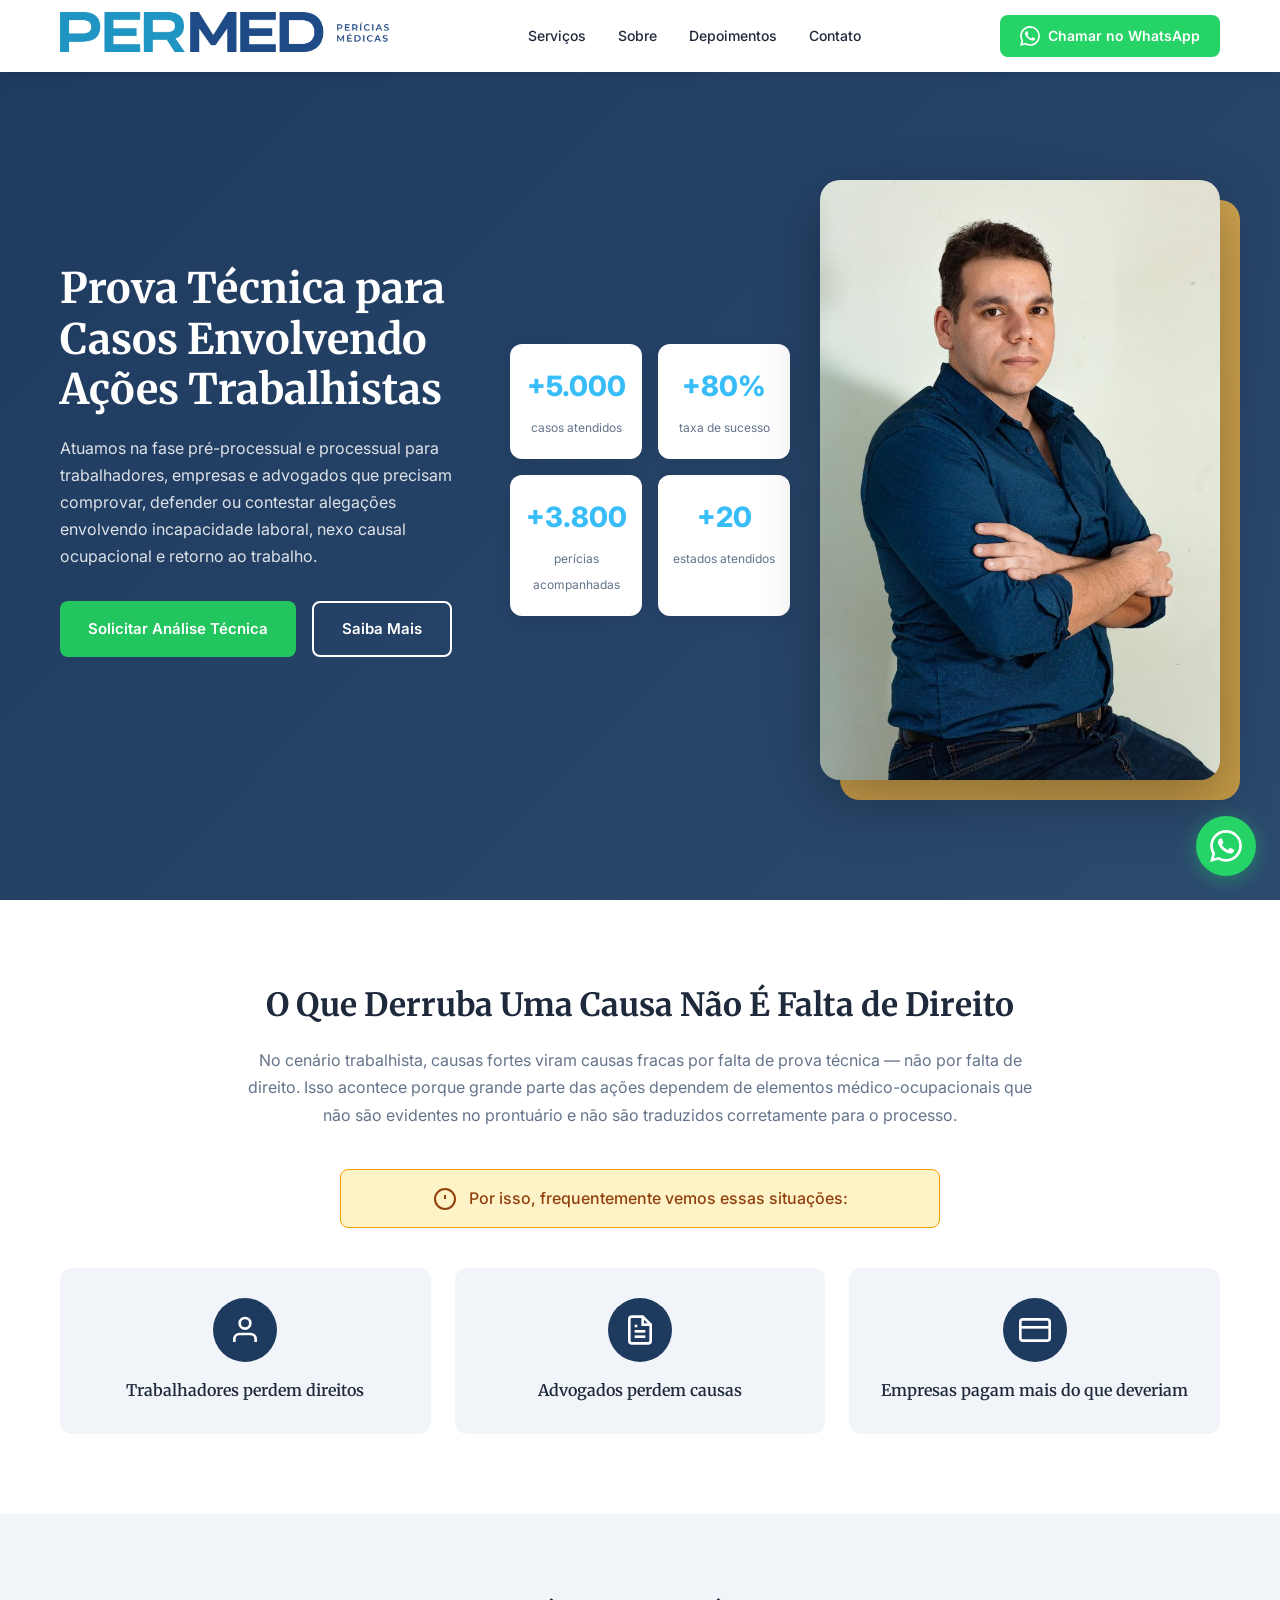
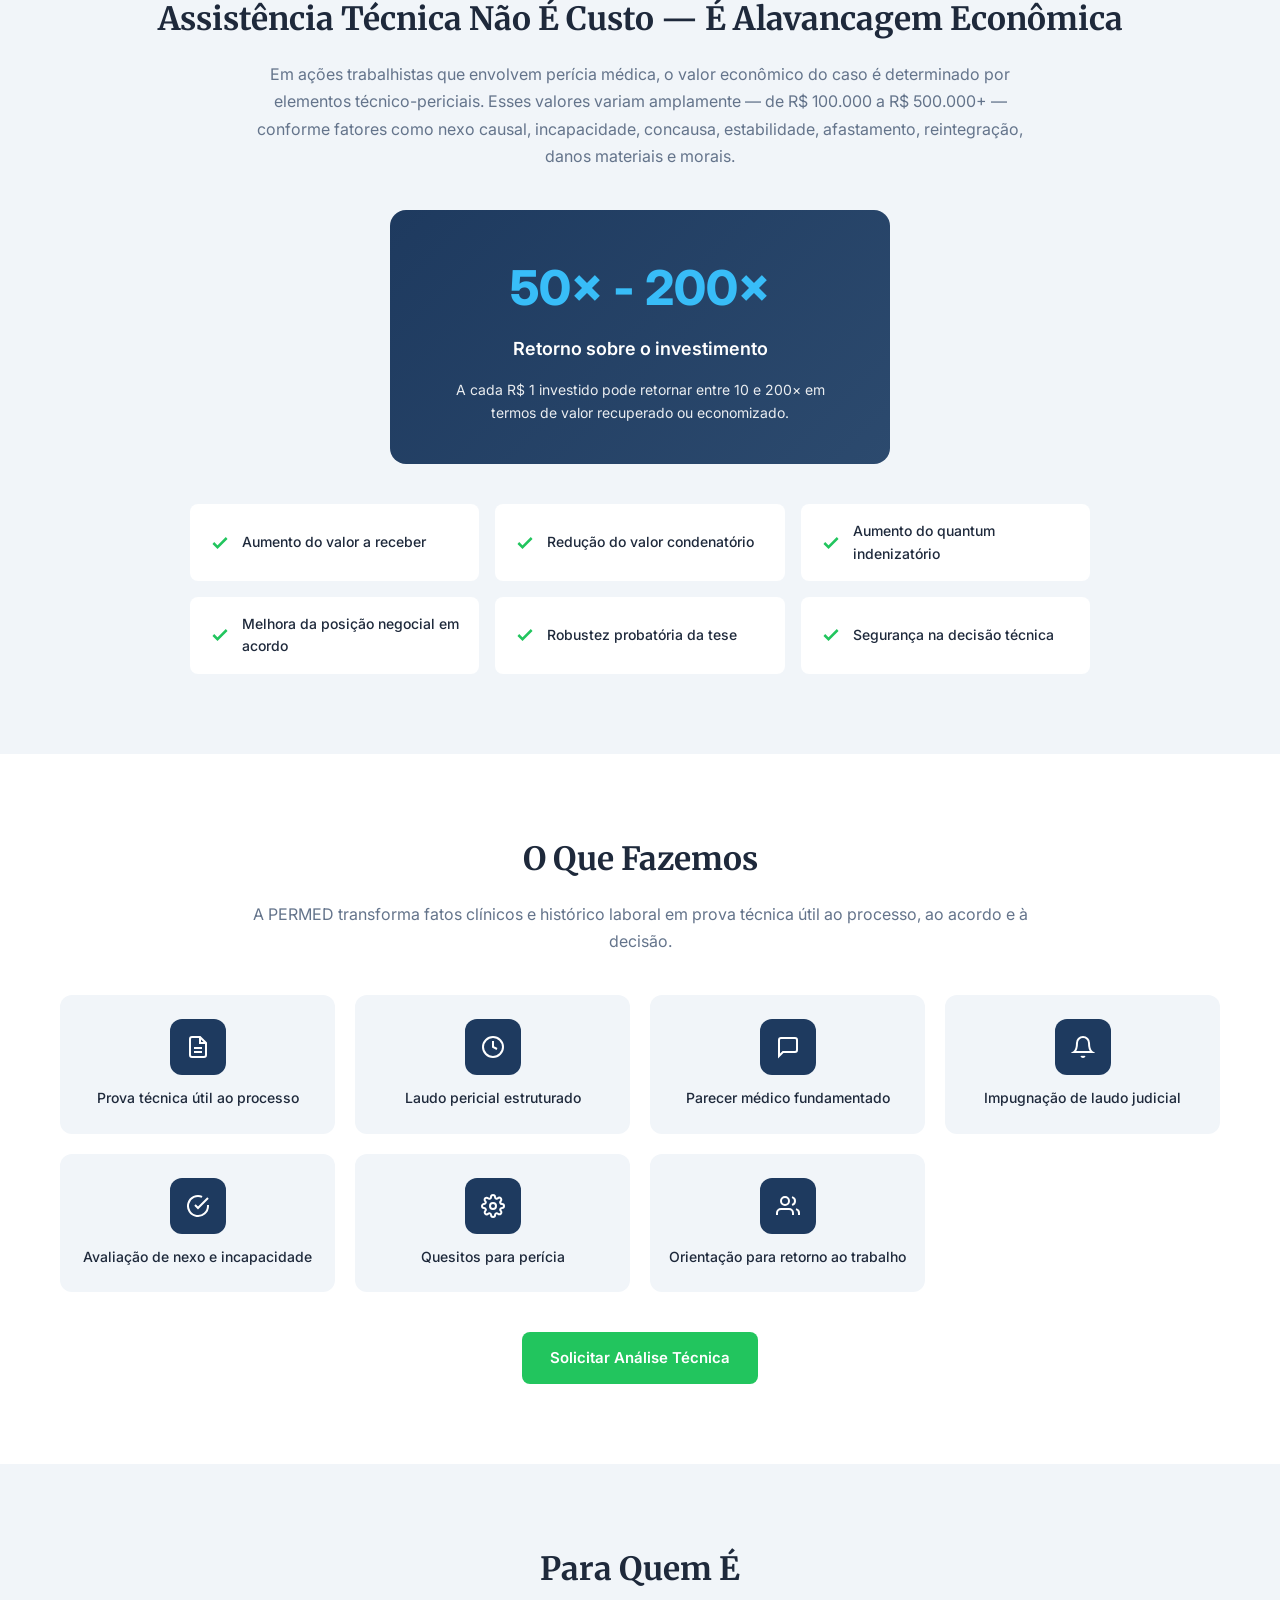
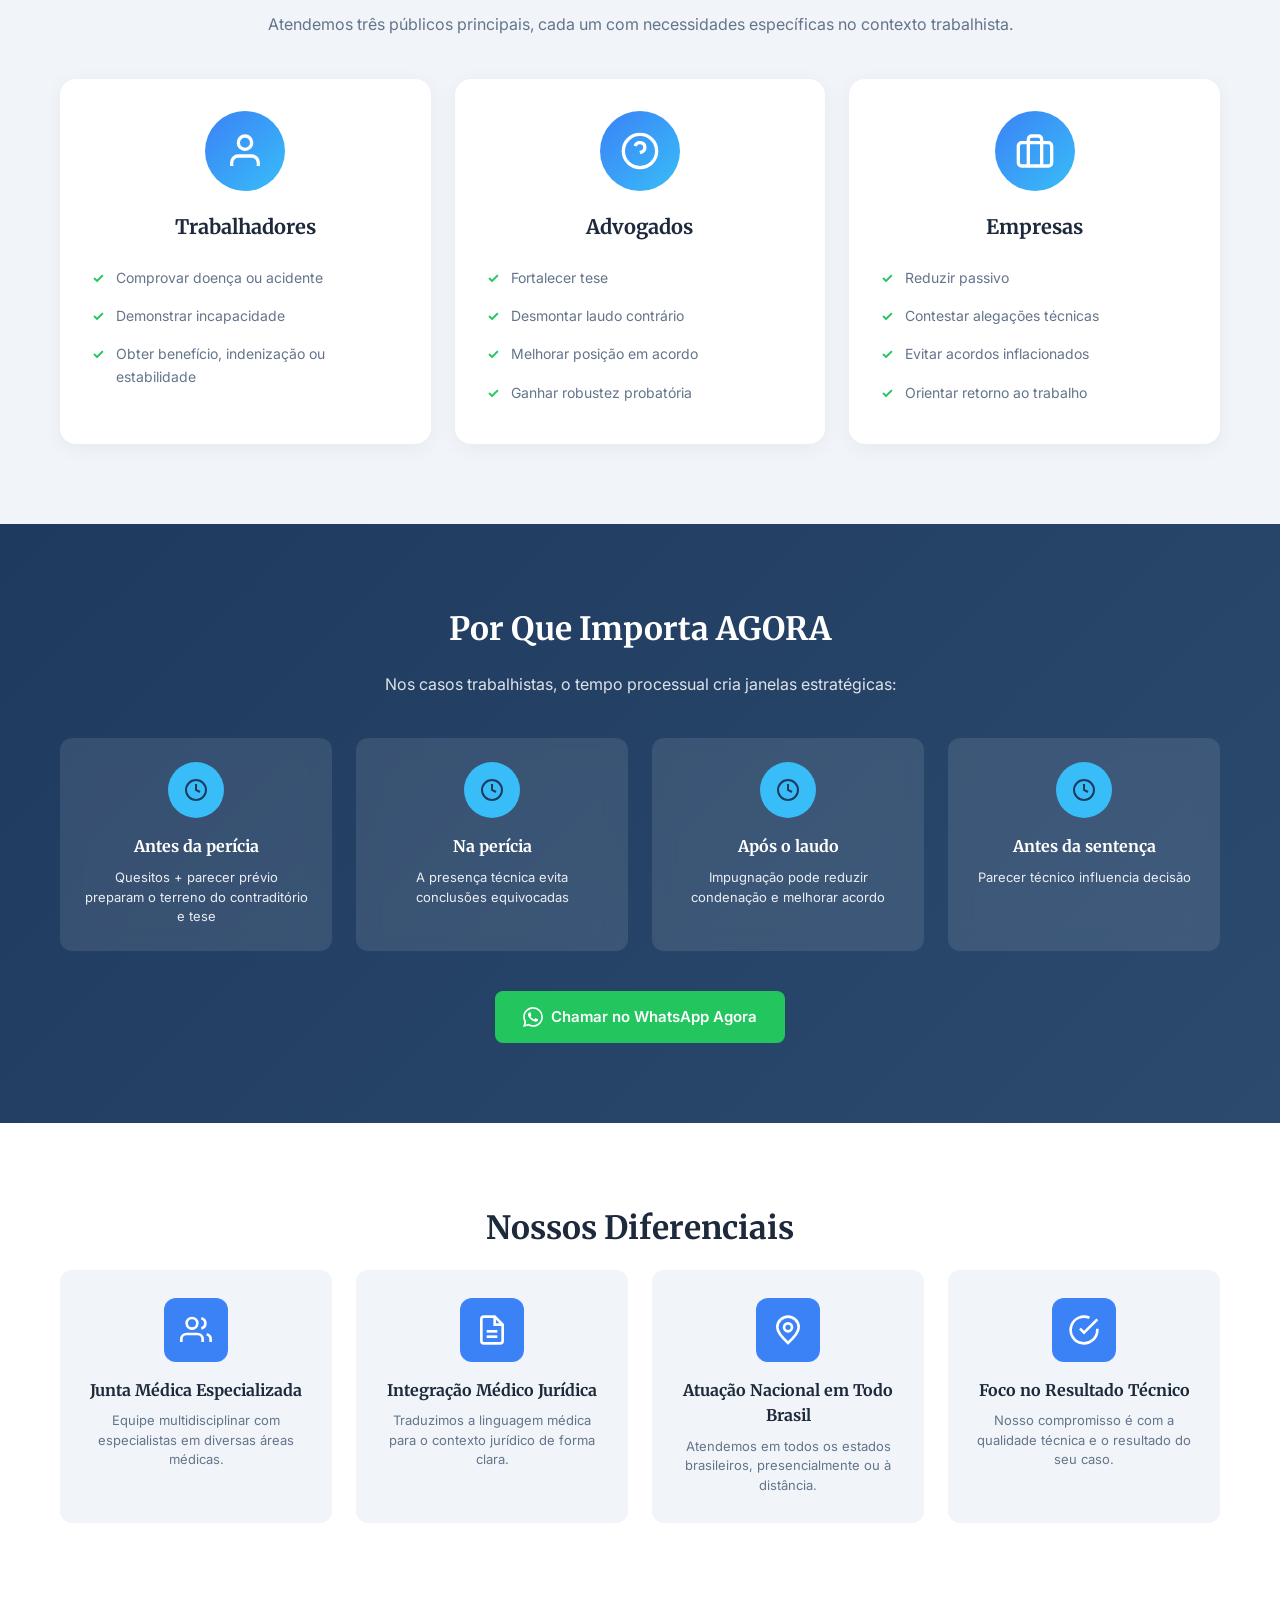
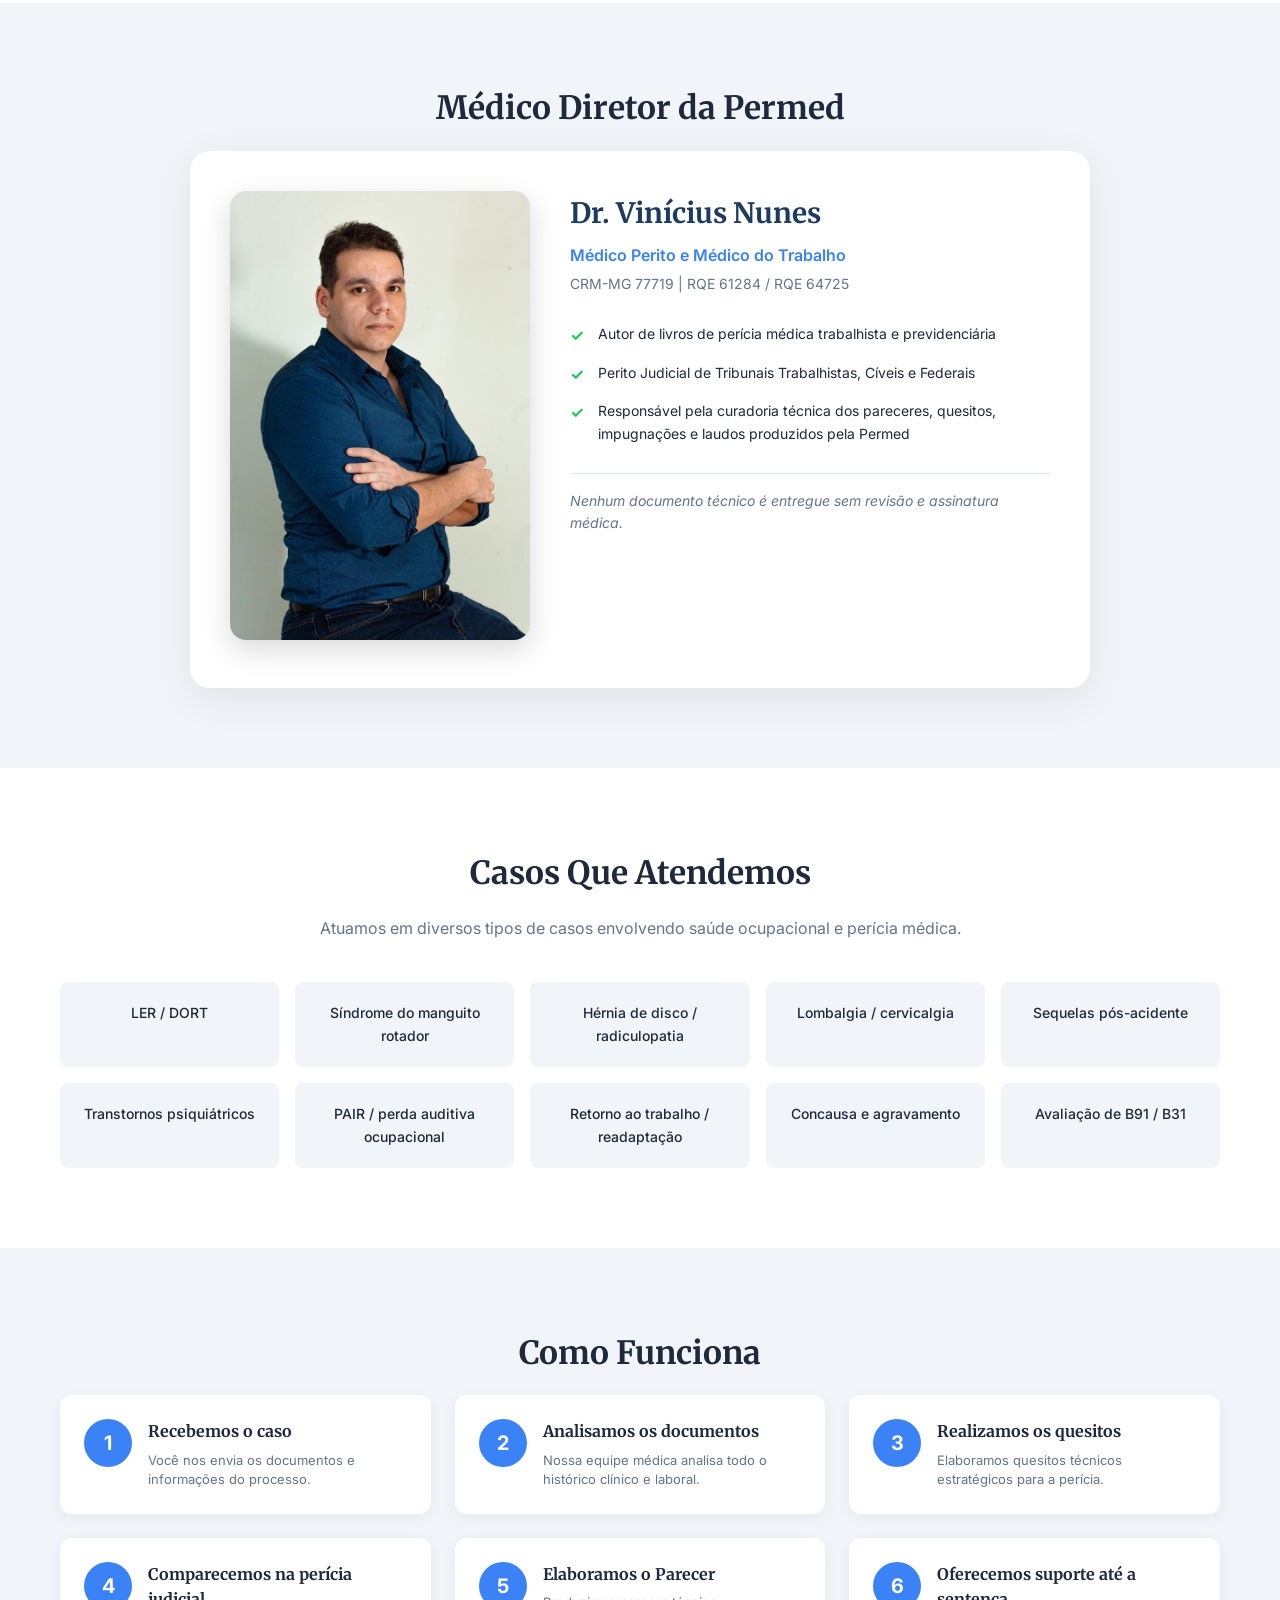
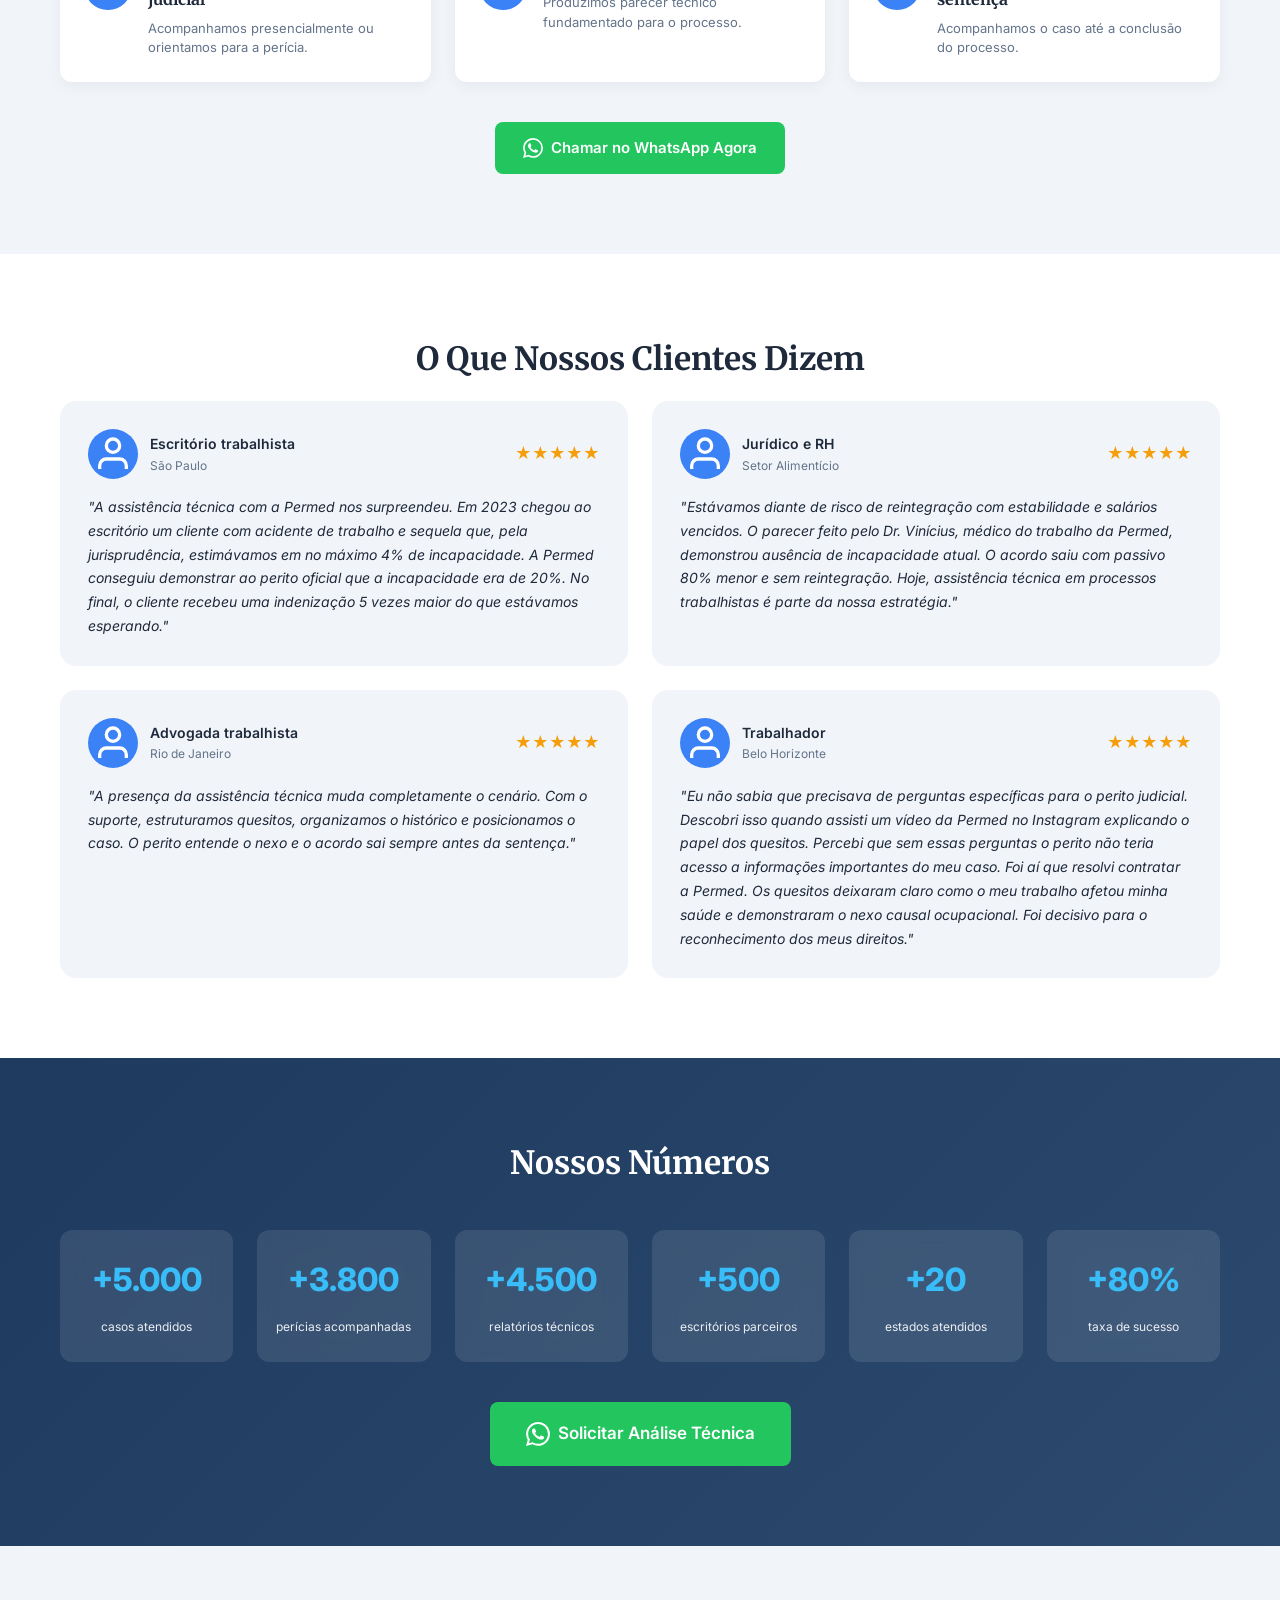
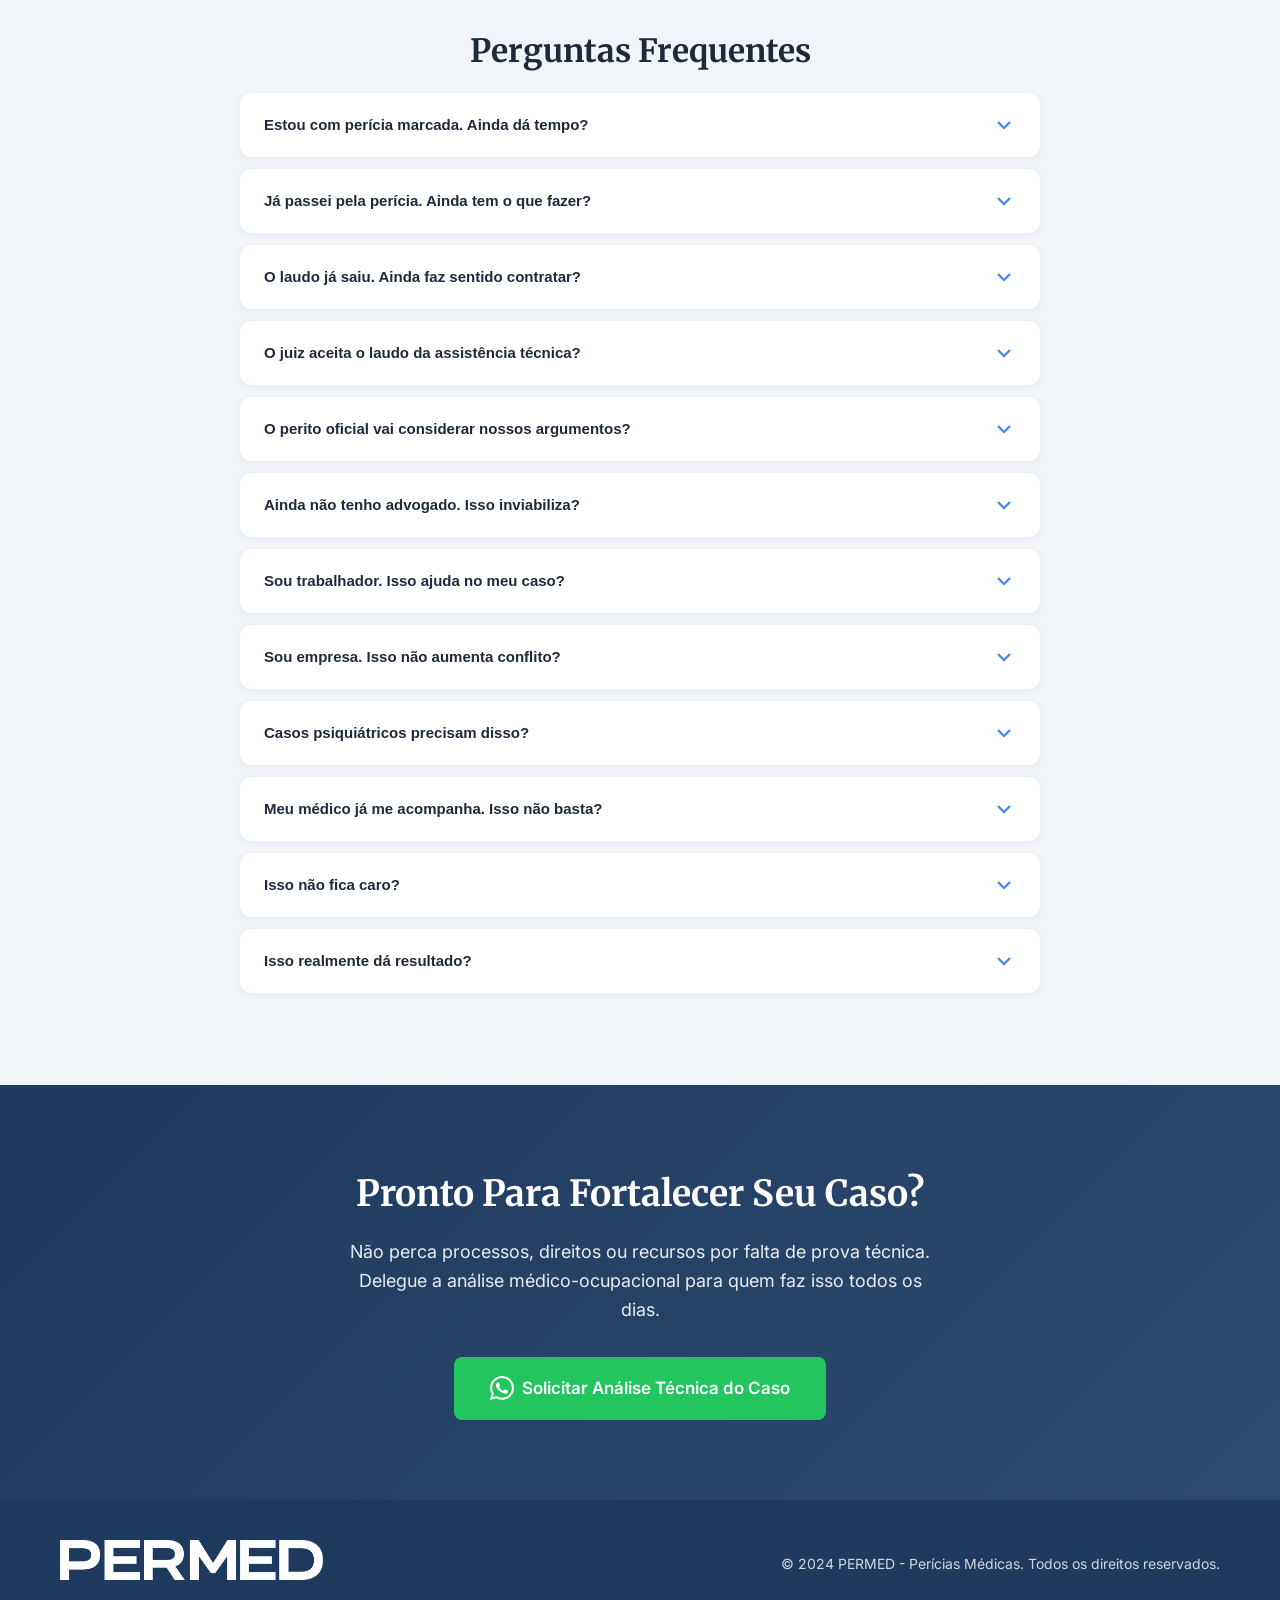
==== index.html @ 044e889b "Landing page PERMED - Perícias Médicas" ====
<!DOCTYPE html>
<html lang="pt-BR">
<head>
    <meta charset="UTF-8">
    <meta name="viewport" content="width=device-width, initial-scale=1.0">
    <title>PERMED - Perícias Médicas | Prova Técnica para Ações Trabalhistas</title>
    <link rel="preconnect" href="https://fonts.googleapis.com">
    <link rel="preconnect" href="https://fonts.gstatic.com" crossorigin>
    <link href="https://fonts.googleapis.com/css2?family=Inter:wght@400;500;600;700;800&family=Merriweather:wght@400;700;900&display=swap" rel="stylesheet">
    <link rel="stylesheet" href="styles.css">
</head>
<body>
    <!-- Header -->
    <header class="header">
        <div class="container header-container">
            <a href="#" class="logo">
                <img src="assets/images/Permedhorizontal.png" alt="PERMED - Perícias Médicas">
            </a>
            <nav class="nav-menu">
                <a href="#servicos">Serviços</a>
                <a href="#sobre">Sobre</a>
                <a href="#depoimentos">Depoimentos</a>
                <a href="#contato">Contato</a>
            </nav>
            <a href="https://wa.me/5534991131656" class="btn-whatsapp-header" target="_blank">
                <svg width="20" height="20" viewBox="0 0 24 24" fill="currentColor">
                    <path d="M17.472 14.382c-.297-.149-1.758-.867-2.03-.967-.273-.099-.471-.148-.67.15-.197.297-.767.966-.94 1.164-.173.199-.347.223-.644.075-.297-.15-1.255-.463-2.39-1.475-.883-.788-1.48-1.761-1.653-2.059-.173-.297-.018-.458.13-.606.134-.133.298-.347.446-.52.149-.174.198-.298.298-.497.099-.198.05-.371-.025-.52-.075-.149-.669-1.612-.916-2.207-.242-.579-.487-.5-.669-.51-.173-.008-.371-.01-.57-.01-.198 0-.52.074-.792.372-.272.297-1.04 1.016-1.04 2.479 0 1.462 1.065 2.875 1.213 3.074.149.198 2.096 3.2 5.077 4.487.709.306 1.262.489 1.694.625.712.227 1.36.195 1.871.118.571-.085 1.758-.719 2.006-1.413.248-.694.248-1.289.173-1.413-.074-.124-.272-.198-.57-.347m-5.421 7.403h-.004a9.87 9.87 0 01-5.031-1.378l-.361-.214-3.741.982.998-3.648-.235-.374a9.86 9.86 0 01-1.51-5.26c.001-5.45 4.436-9.884 9.888-9.884 2.64 0 5.122 1.03 6.988 2.898a9.825 9.825 0 012.893 6.994c-.003 5.45-4.437 9.884-9.885 9.884m8.413-18.297A11.815 11.815 0 0012.05 0C5.495 0 .16 5.335.157 11.892c0 2.096.547 4.142 1.588 5.945L.057 24l6.305-1.654a11.882 11.882 0 005.683 1.448h.005c6.554 0 11.89-5.335 11.893-11.893a11.821 11.821 0 00-3.48-8.413z"/>
                </svg>
                Chamar no WhatsApp
            </a>
            <button class="mobile-menu-btn">
                <span></span>
                <span></span>
                <span></span>
            </button>
        </div>
    </header>

    <!-- Hero Section -->
    <section class="hero">
        <div class="container hero-container">
            <div class="hero-text">
                <h1>Prova Técnica para Casos Envolvendo Ações Trabalhistas</h1>
                <p class="hero-subtitle">Atuamos na fase pré-processual e processual para trabalhadores, empresas e advogados que precisam comprovar, defender ou contestar alegações envolvendo incapacidade laboral, nexo causal ocupacional e retorno ao trabalho.</p>
                <div class="hero-buttons">
                    <a href="https://wa.me/5534991131656" class="btn btn-primary" target="_blank">Solicitar Análise Técnica</a>
                    <a href="#servicos" class="btn btn-outline">Saiba Mais</a>
                </div>
            </div>
            <div class="hero-stats">
                <div class="stat-item">
                    <span class="stat-number">+5.000</span>
                    <span class="stat-label">casos atendidos</span>
                </div>
                <div class="stat-item">
                    <span class="stat-number">+80%</span>
                    <span class="stat-label">taxa de sucesso</span>
                </div>
                <div class="stat-item">
                    <span class="stat-number">+3.800</span>
                    <span class="stat-label">perícias acompanhadas</span>
                </div>
                <div class="stat-item">
                    <span class="stat-number">+20</span>
                    <span class="stat-label">estados atendidos</span>
                </div>
            </div>
            <div class="hero-image">
                <img src="assets/images/PHOTO-2023-08-17-19-17-45.jpg" alt="Dr. Vinícius Nunes">
            </div>
        </div>
    </section>

    <!-- Seção Dor -->
    <section class="section-pain">
        <div class="container">
            <h2>O Que Derruba Uma Causa Não É Falta de Direito</h2>
            <p class="section-intro">No cenário trabalhista, causas fortes viram causas fracas por falta de prova técnica — não por falta de direito. Isso acontece porque grande parte das ações dependem de elementos médico-ocupacionais que não são evidentes no prontuário e não são traduzidos corretamente para o processo.</p>
            
            <div class="pain-alert">
                <svg width="24" height="24" viewBox="0 0 24 24" fill="none" stroke="currentColor" stroke-width="2">
                    <circle cx="12" cy="12" r="10"></circle>
                    <line x1="12" y1="8" x2="12" y2="12"></line>
                    <line x1="12" y1="16" x2="12.01" y2="16"></line>
                </svg>
                <span>Por isso, frequentemente vemos essas situações:</span>
            </div>

            <div class="pain-cards">
                <div class="pain-card">
                    <div class="pain-icon">
                        <svg width="32" height="32" viewBox="0 0 24 24" fill="none" stroke="currentColor" stroke-width="2">
                            <path d="M20 21v-2a4 4 0 0 0-4-4H8a4 4 0 0 0-4 4v2"></path>
                            <circle cx="12" cy="7" r="4"></circle>
                        </svg>
                    </div>
                    <h3>Trabalhadores perdem direitos</h3>
                </div>
                <div class="pain-card">
                    <div class="pain-icon">
                        <svg width="32" height="32" viewBox="0 0 24 24" fill="none" stroke="currentColor" stroke-width="2">
                            <path d="M14 2H6a2 2 0 0 0-2 2v16a2 2 0 0 0 2 2h12a2 2 0 0 0 2-2V8z"></path>
                            <polyline points="14 2 14 8 20 8"></polyline>
                            <line x1="16" y1="13" x2="8" y2="13"></line>
                            <line x1="16" y1="17" x2="8" y2="17"></line>
                            <polyline points="10 9 9 9 8 9"></polyline>
                        </svg>
                    </div>
                    <h3>Advogados perdem causas</h3>
                </div>
                <div class="pain-card">
                    <div class="pain-icon">
                        <svg width="32" height="32" viewBox="0 0 24 24" fill="none" stroke="currentColor" stroke-width="2">
                            <rect x="1" y="4" width="22" height="16" rx="2" ry="2"></rect>
                            <line x1="1" y1="10" x2="23" y2="10"></line>
                        </svg>
                    </div>
                    <h3>Empresas pagam mais do que deveriam</h3>
                </div>
            </div>
        </div>
    </section>

    <!-- Seção ROI -->
    <section class="section-roi" id="servicos">
        <div class="container">
            <h2>Assistência Técnica Não É Custo — É Alavancagem Econômica</h2>
            <p class="section-intro">Em ações trabalhistas que envolvem perícia médica, o valor econômico do caso é determinado por elementos técnico-periciais. Esses valores variam amplamente — de R$ 100.000 a R$ 500.000+ — conforme fatores como nexo causal, incapacidade, concausa, estabilidade, afastamento, reintegração, danos materiais e morais.</p>
            
            <div class="roi-highlight">
                <div class="roi-box">
                    <span class="roi-value">50× - 200×</span>
                    <span class="roi-label">Retorno sobre o investimento</span>
                    <p class="roi-desc">A cada R$ 1 investido pode retornar entre 10 e 200× em termos de valor recuperado ou economizado.</p>
                </div>
            </div>

            <div class="benefits-grid">
                <div class="benefit-item">
                    <svg width="20" height="20" viewBox="0 0 24 24" fill="none" stroke="currentColor" stroke-width="3">
                        <polyline points="20 6 9 17 4 12"></polyline>
                    </svg>
                    <span>Aumento do valor a receber</span>
                </div>
                <div class="benefit-item">
                    <svg width="20" height="20" viewBox="0 0 24 24" fill="none" stroke="currentColor" stroke-width="3">
                        <polyline points="20 6 9 17 4 12"></polyline>
                    </svg>
                    <span>Redução do valor condenatório</span>
                </div>
                <div class="benefit-item">
                    <svg width="20" height="20" viewBox="0 0 24 24" fill="none" stroke="currentColor" stroke-width="3">
                        <polyline points="20 6 9 17 4 12"></polyline>
                    </svg>
                    <span>Aumento do quantum indenizatório</span>
                </div>
                <div class="benefit-item">
                    <svg width="20" height="20" viewBox="0 0 24 24" fill="none" stroke="currentColor" stroke-width="3">
                        <polyline points="20 6 9 17 4 12"></polyline>
                    </svg>
                    <span>Melhora da posição negocial em acordo</span>
                </div>
                <div class="benefit-item">
                    <svg width="20" height="20" viewBox="0 0 24 24" fill="none" stroke="currentColor" stroke-width="3">
                        <polyline points="20 6 9 17 4 12"></polyline>
                    </svg>
                    <span>Robustez probatória da tese</span>
                </div>
                <div class="benefit-item">
                    <svg width="20" height="20" viewBox="0 0 24 24" fill="none" stroke="currentColor" stroke-width="3">
                        <polyline points="20 6 9 17 4 12"></polyline>
                    </svg>
                    <span>Segurança na decisão técnica</span>
                </div>
            </div>
        </div>
    </section>

    <!-- Seção O Que Fazemos -->
    <section class="section-services">
        <div class="container">
            <h2>O Que Fazemos</h2>
            <p class="section-intro">A PERMED transforma fatos clínicos e histórico laboral em prova técnica útil ao processo, ao acordo e à decisão.</p>
            
            <div class="services-grid">
                <div class="service-item">
                    <div class="service-icon">
                        <svg width="24" height="24" viewBox="0 0 24 24" fill="none" stroke="currentColor" stroke-width="2">
                            <path d="M14 2H6a2 2 0 0 0-2 2v16a2 2 0 0 0 2 2h12a2 2 0 0 0 2-2V8z"></path>
                            <polyline points="14 2 14 8 20 8"></polyline>
                            <line x1="16" y1="13" x2="8" y2="13"></line>
                            <line x1="16" y1="17" x2="8" y2="17"></line>
                        </svg>
                    </div>
                    <span>Prova técnica útil ao processo</span>
                </div>
                <div class="service-item">
                    <div class="service-icon">
                        <svg width="24" height="24" viewBox="0 0 24 24" fill="none" stroke="currentColor" stroke-width="2">
                            <circle cx="12" cy="12" r="10"></circle>
                            <polyline points="12 6 12 12 16 14"></polyline>
                        </svg>
                    </div>
                    <span>Laudo pericial estruturado</span>
                </div>
                <div class="service-item">
                    <div class="service-icon">
                        <svg width="24" height="24" viewBox="0 0 24 24" fill="none" stroke="currentColor" stroke-width="2">
                            <path d="M21 15a2 2 0 0 1-2 2H7l-4 4V5a2 2 0 0 1 2-2h14a2 2 0 0 1 2 2z"></path>
                        </svg>
                    </div>
                    <span>Parecer médico fundamentado</span>
                </div>
                <div class="service-item">
                    <div class="service-icon">
                        <svg width="24" height="24" viewBox="0 0 24 24" fill="none" stroke="currentColor" stroke-width="2">
                            <path d="M18 8A6 6 0 0 0 6 8c0 7-3 9-3 9h18s-3-2-3-9"></path>
                            <path d="M13.73 21a2 2 0 0 1-3.46 0"></path>
                        </svg>
                    </div>
                    <span>Impugnação de laudo judicial</span>
                </div>
                <div class="service-item">
                    <div class="service-icon">
                        <svg width="24" height="24" viewBox="0 0 24 24" fill="none" stroke="currentColor" stroke-width="2">
                            <path d="M22 11.08V12a10 10 0 1 1-5.93-9.14"></path>
                            <polyline points="22 4 12 14.01 9 11.01"></polyline>
                        </svg>
                    </div>
                    <span>Avaliação de nexo e incapacidade</span>
                </div>
                <div class="service-item">
                    <div class="service-icon">
                        <svg width="24" height="24" viewBox="0 0 24 24" fill="none" stroke="currentColor" stroke-width="2">
                            <circle cx="12" cy="12" r="3"></circle>
                            <path d="M19.4 15a1.65 1.65 0 0 0 .33 1.82l.06.06a2 2 0 0 1 0 2.83 2 2 0 0 1-2.83 0l-.06-.06a1.65 1.65 0 0 0-1.82-.33 1.65 1.65 0 0 0-1 1.51V21a2 2 0 0 1-2 2 2 2 0 0 1-2-2v-.09A1.65 1.65 0 0 0 9 19.4a1.65 1.65 0 0 0-1.82.33l-.06.06a2 2 0 0 1-2.83 0 2 2 0 0 1 0-2.83l.06-.06a1.65 1.65 0 0 0 .33-1.82 1.65 1.65 0 0 0-1.51-1H3a2 2 0 0 1-2-2 2 2 0 0 1 2-2h.09A1.65 1.65 0 0 0 4.6 9a1.65 1.65 0 0 0-.33-1.82l-.06-.06a2 2 0 0 1 0-2.83 2 2 0 0 1 2.83 0l.06.06a1.65 1.65 0 0 0 1.82.33H9a1.65 1.65 0 0 0 1-1.51V3a2 2 0 0 1 2-2 2 2 0 0 1 2 2v.09a1.65 1.65 0 0 0 1 1.51 1.65 1.65 0 0 0 1.82-.33l.06-.06a2 2 0 0 1 2.83 0 2 2 0 0 1 0 2.83l-.06.06a1.65 1.65 0 0 0-.33 1.82V9a1.65 1.65 0 0 0 1.51 1H21a2 2 0 0 1 2 2 2 2 0 0 1-2 2h-.09a1.65 1.65 0 0 0-1.51 1z"></path>
                        </svg>
                    </div>
                    <span>Quesitos para perícia</span>
                </div>
                <div class="service-item">
                    <div class="service-icon">
                        <svg width="24" height="24" viewBox="0 0 24 24" fill="none" stroke="currentColor" stroke-width="2">
                            <path d="M17 21v-2a4 4 0 0 0-4-4H5a4 4 0 0 0-4 4v2"></path>
                            <circle cx="9" cy="7" r="4"></circle>
                            <path d="M23 21v-2a4 4 0 0 0-3-3.87"></path>
                            <path d="M16 3.13a4 4 0 0 1 0 7.75"></path>
                        </svg>
                    </div>
                    <span>Orientação para retorno ao trabalho</span>
                </div>
            </div>

            <div class="cta-center">
                <a href="https://wa.me/5534991131656" class="btn btn-primary" target="_blank">Solicitar Análise Técnica</a>
            </div>
        </div>
    </section>

    <!-- Seção Para Quem É -->
    <section class="section-audience">
        <div class="container">
            <h2>Para Quem É</h2>
            <p class="section-intro">Atendemos três públicos principais, cada um com necessidades específicas no contexto trabalhista.</p>
            
            <div class="audience-grid">
                <div class="audience-card">
                    <div class="audience-icon">
                        <svg width="40" height="40" viewBox="0 0 24 24" fill="none" stroke="currentColor" stroke-width="2">
                            <path d="M20 21v-2a4 4 0 0 0-4-4H8a4 4 0 0 0-4 4v2"></path>
                            <circle cx="12" cy="7" r="4"></circle>
                        </svg>
                    </div>
                    <h3>Trabalhadores</h3>
                    <ul>
                        <li>Comprovar doença ou acidente</li>
                        <li>Demonstrar incapacidade</li>
                        <li>Obter benefício, indenização ou estabilidade</li>
                    </ul>
                </div>
                <div class="audience-card">
                    <div class="audience-icon">
                        <svg width="40" height="40" viewBox="0 0 24 24" fill="none" stroke="currentColor" stroke-width="2">
                            <circle cx="12" cy="12" r="10"></circle>
                            <path d="M9.09 9a3 3 0 0 1 5.83 1c0 2-3 3-3 3"></path>
                            <line x1="12" y1="17" x2="12.01" y2="17"></line>
                        </svg>
                    </div>
                    <h3>Advogados</h3>
                    <ul>
                        <li>Fortalecer tese</li>
                        <li>Desmontar laudo contrário</li>
                        <li>Melhorar posição em acordo</li>
                        <li>Ganhar robustez probatória</li>
                    </ul>
                </div>
                <div class="audience-card">
                    <div class="audience-icon">
                        <svg width="40" height="40" viewBox="0 0 24 24" fill="none" stroke="currentColor" stroke-width="2">
                            <rect x="2" y="7" width="20" height="14" rx="2" ry="2"></rect>
                            <path d="M16 21V5a2 2 0 0 0-2-2h-4a2 2 0 0 0-2 2v16"></path>
                        </svg>
                    </div>
                    <h3>Empresas</h3>
                    <ul>
                        <li>Reduzir passivo</li>
                        <li>Contestar alegações técnicas</li>
                        <li>Evitar acordos inflacionados</li>
                        <li>Orientar retorno ao trabalho</li>
                    </ul>
                </div>
            </div>
        </div>
    </section>

    <!-- Seção Por Que Importa Agora -->
    <section class="section-urgency">
        <div class="container">
            <h2>Por Que Importa AGORA</h2>
            <p class="section-intro">Nos casos trabalhistas, o tempo processual cria janelas estratégicas:</p>
            
            <div class="timeline">
                <div class="timeline-item">
                    <div class="timeline-icon">
                        <svg width="24" height="24" viewBox="0 0 24 24" fill="none" stroke="currentColor" stroke-width="2">
                            <circle cx="12" cy="12" r="10"></circle>
                            <polyline points="12 6 12 12 16 14"></polyline>
                        </svg>
                    </div>
                    <div class="timeline-content">
                        <h4>Antes da perícia</h4>
                        <p>Quesitos + parecer prévio preparam o terreno do contraditório e tese</p>
                    </div>
                </div>
                <div class="timeline-item">
                    <div class="timeline-icon">
                        <svg width="24" height="24" viewBox="0 0 24 24" fill="none" stroke="currentColor" stroke-width="2">
                            <circle cx="12" cy="12" r="10"></circle>
                            <polyline points="12 6 12 12 16 14"></polyline>
                        </svg>
                    </div>
                    <div class="timeline-content">
                        <h4>Na perícia</h4>
                        <p>A presença técnica evita conclusões equivocadas</p>
                    </div>
                </div>
                <div class="timeline-item">
                    <div class="timeline-icon">
                        <svg width="24" height="24" viewBox="0 0 24 24" fill="none" stroke="currentColor" stroke-width="2">
                            <circle cx="12" cy="12" r="10"></circle>
                            <polyline points="12 6 12 12 16 14"></polyline>
                        </svg>
                    </div>
                    <div class="timeline-content">
                        <h4>Após o laudo</h4>
                        <p>Impugnação pode reduzir condenação e melhorar acordo</p>
                    </div>
                </div>
                <div class="timeline-item">
                    <div class="timeline-icon">
                        <svg width="24" height="24" viewBox="0 0 24 24" fill="none" stroke="currentColor" stroke-width="2">
                            <circle cx="12" cy="12" r="10"></circle>
                            <polyline points="12 6 12 12 16 14"></polyline>
                        </svg>
                    </div>
                    <div class="timeline-content">
                        <h4>Antes da sentença</h4>
                        <p>Parecer técnico influencia decisão</p>
                    </div>
                </div>
            </div>

            <div class="cta-center">
                <a href="https://wa.me/5534991131656" class="btn btn-primary" target="_blank">
                    <svg width="20" height="20" viewBox="0 0 24 24" fill="currentColor">
                        <path d="M17.472 14.382c-.297-.149-1.758-.867-2.03-.967-.273-.099-.471-.148-.67.15-.197.297-.767.966-.94 1.164-.173.199-.347.223-.644.075-.297-.15-1.255-.463-2.39-1.475-.883-.788-1.48-1.761-1.653-2.059-.173-.297-.018-.458.13-.606.134-.133.298-.347.446-.52.149-.174.198-.298.298-.497.099-.198.05-.371-.025-.52-.075-.149-.669-1.612-.916-2.207-.242-.579-.487-.5-.669-.51-.173-.008-.371-.01-.57-.01-.198 0-.52.074-.792.372-.272.297-1.04 1.016-1.04 2.479 0 1.462 1.065 2.875 1.213 3.074.149.198 2.096 3.2 5.077 4.487.709.306 1.262.489 1.694.625.712.227 1.36.195 1.871.118.571-.085 1.758-.719 2.006-1.413.248-.694.248-1.289.173-1.413-.074-.124-.272-.198-.57-.347m-5.421 7.403h-.004a9.87 9.87 0 01-5.031-1.378l-.361-.214-3.741.982.998-3.648-.235-.374a9.86 9.86 0 01-1.51-5.26c.001-5.45 4.436-9.884 9.888-9.884 2.64 0 5.122 1.03 6.988 2.898a9.825 9.825 0 012.893 6.994c-.003 5.45-4.437 9.884-9.885 9.884m8.413-18.297A11.815 11.815 0 0012.05 0C5.495 0 .16 5.335.157 11.892c0 2.096.547 4.142 1.588 5.945L.057 24l6.305-1.654a11.882 11.882 0 005.683 1.448h.005c6.554 0 11.89-5.335 11.893-11.893a11.821 11.821 0 00-3.48-8.413z"/>
                    </svg>
                    Chamar no WhatsApp Agora
                </a>
            </div>
        </div>
    </section>

    <!-- Seção Diferenciais -->
    <section class="section-differentials">
        <div class="container">
            <h2>Nossos Diferenciais</h2>
            
            <div class="differentials-grid">
                <div class="differential-card">
                    <div class="differential-icon">
                        <svg width="32" height="32" viewBox="0 0 24 24" fill="none" stroke="currentColor" stroke-width="2">
                            <path d="M17 21v-2a4 4 0 0 0-4-4H5a4 4 0 0 0-4 4v2"></path>
                            <circle cx="9" cy="7" r="4"></circle>
                            <path d="M23 21v-2a4 4 0 0 0-3-3.87"></path>
                            <path d="M16 3.13a4 4 0 0 1 0 7.75"></path>
                        </svg>
                    </div>
                    <h3>Junta Médica Especializada</h3>
                    <p>Equipe multidisciplinar com especialistas em diversas áreas médicas.</p>
                </div>
                <div class="differential-card">
                    <div class="differential-icon">
                        <svg width="32" height="32" viewBox="0 0 24 24" fill="none" stroke="currentColor" stroke-width="2">
                            <path d="M14 2H6a2 2 0 0 0-2 2v16a2 2 0 0 0 2 2h12a2 2 0 0 0 2-2V8z"></path>
                            <polyline points="14 2 14 8 20 8"></polyline>
                            <line x1="16" y1="13" x2="8" y2="13"></line>
                            <line x1="16" y1="17" x2="8" y2="17"></line>
                        </svg>
                    </div>
                    <h3>Integração Médico Jurídica</h3>
                    <p>Traduzimos a linguagem médica para o contexto jurídico de forma clara.</p>
                </div>
                <div class="differential-card">
                    <div class="differential-icon">
                        <svg width="32" height="32" viewBox="0 0 24 24" fill="none" stroke="currentColor" stroke-width="2">
                            <circle cx="12" cy="10" r="3"></circle>
                            <path d="M12 21.7C17.3 17 20 13 20 10a8 8 0 1 0-16 0c0 3 2.7 6.9 8 11.7z"></path>
                        </svg>
                    </div>
                    <h3>Atuação Nacional em Todo Brasil</h3>
                    <p>Atendemos em todos os estados brasileiros, presencialmente ou à distância.</p>
                </div>
                <div class="differential-card">
                    <div class="differential-icon">
                        <svg width="32" height="32" viewBox="0 0 24 24" fill="none" stroke="currentColor" stroke-width="2">
                            <path d="M22 11.08V12a10 10 0 1 1-5.93-9.14"></path>
                            <polyline points="22 4 12 14.01 9 11.01"></polyline>
                        </svg>
                    </div>
                    <h3>Foco no Resultado Técnico</h3>
                    <p>Nosso compromisso é com a qualidade técnica e o resultado do seu caso.</p>
                </div>
            </div>
        </div>
    </section>

    <!-- Seção Médico Diretor -->
    <section class="section-doctor" id="sobre">
        <div class="container">
            <h2>Médico Diretor da Permed</h2>
            
            <div class="doctor-card">
                <div class="doctor-image">
                    <img src="assets/images/PHOTO-2023-08-17-19-17-45.jpg" alt="Dr. Vinícius Nunes">
                </div>
                <div class="doctor-info">
                    <h3>Dr. Vinícius Nunes</h3>
                    <p class="doctor-title">Médico Perito e Médico do Trabalho</p>
                    <p class="doctor-crm">CRM-MG 77719 | RQE 61284 / RQE 64725</p>
                    <ul class="doctor-credentials">
                        <li>Autor de livros de perícia médica trabalhista e previdenciária</li>
                        <li>Perito Judicial de Tribunais Trabalhistas, Cíveis e Federais</li>
                        <li>Responsável pela curadoria técnica dos pareceres, quesitos, impugnações e laudos produzidos pela Permed</li>
                    </ul>
                    <p class="doctor-note">Nenhum documento técnico é entregue sem revisão e assinatura médica.</p>
                </div>
            </div>
        </div>
    </section>

    <!-- Seção Casos que Atendemos -->
    <section class="section-cases">
        <div class="container">
            <h2>Casos Que Atendemos</h2>
            <p class="section-intro">Atuamos em diversos tipos de casos envolvendo saúde ocupacional e perícia médica.</p>
            
            <div class="cases-grid">
                <div class="case-item">LER / DORT</div>
                <div class="case-item">Síndrome do manguito rotador</div>
                <div class="case-item">Hérnia de disco / radiculopatia</div>
                <div class="case-item">Lombalgia / cervicalgia</div>
                <div class="case-item">Sequelas pós-acidente</div>
                <div class="case-item">Transtornos psiquiátricos</div>
                <div class="case-item">PAIR / perda auditiva ocupacional</div>
                <div class="case-item">Retorno ao trabalho / readaptação</div>
                <div class="case-item">Concausa e agravamento</div>
                <div class="case-item">Avaliação de B91 / B31</div>
            </div>
        </div>
    </section>

    <!-- Seção Como Funciona -->
    <section class="section-process">
        <div class="container">
            <h2>Como Funciona</h2>
            
            <div class="process-steps">
                <div class="process-step">
                    <div class="step-number">1</div>
                    <div class="step-content">
                        <h4>Recebemos o caso</h4>
                        <p>Você nos envia os documentos e informações do processo.</p>
                    </div>
                </div>
                <div class="process-step">
                    <div class="step-number">2</div>
                    <div class="step-content">
                        <h4>Analisamos os documentos</h4>
                        <p>Nossa equipe médica analisa todo o histórico clínico e laboral.</p>
                    </div>
                </div>
                <div class="process-step">
                    <div class="step-number">3</div>
                    <div class="step-content">
                        <h4>Realizamos os quesitos</h4>
                        <p>Elaboramos quesitos técnicos estratégicos para a perícia.</p>
                    </div>
                </div>
                <div class="process-step">
                    <div class="step-number">4</div>
                    <div class="step-content">
                        <h4>Comparecemos na perícia judicial</h4>
                        <p>Acompanhamos presencialmente ou orientamos para a perícia.</p>
                    </div>
                </div>
                <div class="process-step">
                    <div class="step-number">5</div>
                    <div class="step-content">
                        <h4>Elaboramos o Parecer</h4>
                        <p>Produzimos parecer técnico fundamentado para o processo.</p>
                    </div>
                </div>
                <div class="process-step">
                    <div class="step-number">6</div>
                    <div class="step-content">
                        <h4>Oferecemos suporte até a sentença</h4>
                        <p>Acompanhamos o caso até a conclusão do processo.</p>
                    </div>
                </div>
            </div>

            <div class="cta-center">
                <a href="https://wa.me/5534991131656" class="btn btn-primary" target="_blank">
                    <svg width="20" height="20" viewBox="0 0 24 24" fill="currentColor">
                        <path d="M17.472 14.382c-.297-.149-1.758-.867-2.03-.967-.273-.099-.471-.148-.67.15-.197.297-.767.966-.94 1.164-.173.199-.347.223-.644.075-.297-.15-1.255-.463-2.39-1.475-.883-.788-1.48-1.761-1.653-2.059-.173-.297-.018-.458.13-.606.134-.133.298-.347.446-.52.149-.174.198-.298.298-.497.099-.198.05-.371-.025-.52-.075-.149-.669-1.612-.916-2.207-.242-.579-.487-.5-.669-.51-.173-.008-.371-.01-.57-.01-.198 0-.52.074-.792.372-.272.297-1.04 1.016-1.04 2.479 0 1.462 1.065 2.875 1.213 3.074.149.198 2.096 3.2 5.077 4.487.709.306 1.262.489 1.694.625.712.227 1.36.195 1.871.118.571-.085 1.758-.719 2.006-1.413.248-.694.248-1.289.173-1.413-.074-.124-.272-.198-.57-.347m-5.421 7.403h-.004a9.87 9.87 0 01-5.031-1.378l-.361-.214-3.741.982.998-3.648-.235-.374a9.86 9.86 0 01-1.51-5.26c.001-5.45 4.436-9.884 9.888-9.884 2.64 0 5.122 1.03 6.988 2.898a9.825 9.825 0 012.893 6.994c-.003 5.45-4.437 9.884-9.885 9.884m8.413-18.297A11.815 11.815 0 0012.05 0C5.495 0 .16 5.335.157 11.892c0 2.096.547 4.142 1.588 5.945L.057 24l6.305-1.654a11.882 11.882 0 005.683 1.448h.005c6.554 0 11.89-5.335 11.893-11.893a11.821 11.821 0 00-3.48-8.413z"/>
                    </svg>
                    Chamar no WhatsApp Agora
                </a>
            </div>
        </div>
    </section>

    <!-- Seção Depoimentos -->
    <section class="section-testimonials" id="depoimentos">
        <div class="container">
            <h2>O Que Nossos Clientes Dizem</h2>
            
            <div class="testimonials-grid">
                <div class="testimonial-card">
                    <div class="testimonial-header">
                        <div class="testimonial-avatar">
                            <svg width="40" height="40" viewBox="0 0 24 24" fill="none" stroke="currentColor" stroke-width="2">
                                <path d="M20 21v-2a4 4 0 0 0-4-4H8a4 4 0 0 0-4 4v2"></path>
                                <circle cx="12" cy="7" r="4"></circle>
                            </svg>
                        </div>
                        <div class="testimonial-info">
                            <span class="testimonial-name">Escritório trabalhista</span>
                            <span class="testimonial-location">São Paulo</span>
                        </div>
                        <div class="testimonial-stars">★★★★★</div>
                    </div>
                    <p class="testimonial-text">"A assistência técnica com a Permed nos surpreendeu. Em 2023 chegou ao escritório um cliente com acidente de trabalho e sequela que, pela jurisprudência, estimávamos em no máximo 4% de incapacidade. A Permed conseguiu demonstrar ao perito oficial que a incapacidade era de 20%. No final, o cliente recebeu uma indenização 5 vezes maior do que estávamos esperando."</p>
                </div>

                <div class="testimonial-card">
                    <div class="testimonial-header">
                        <div class="testimonial-avatar">
                            <svg width="40" height="40" viewBox="0 0 24 24" fill="none" stroke="currentColor" stroke-width="2">
                                <path d="M20 21v-2a4 4 0 0 0-4-4H8a4 4 0 0 0-4 4v2"></path>
                                <circle cx="12" cy="7" r="4"></circle>
                            </svg>
                        </div>
                        <div class="testimonial-info">
                            <span class="testimonial-name">Jurídico e RH</span>
                            <span class="testimonial-location">Setor Alimentício</span>
                        </div>
                        <div class="testimonial-stars">★★★★★</div>
                    </div>
                    <p class="testimonial-text">"Estávamos diante de risco de reintegração com estabilidade e salários vencidos. O parecer feito pelo Dr. Vinícius, médico do trabalho da Permed, demonstrou ausência de incapacidade atual. O acordo saiu com passivo 80% menor e sem reintegração. Hoje, assistência técnica em processos trabalhistas é parte da nossa estratégia."</p>
                </div>

                <div class="testimonial-card">
                    <div class="testimonial-header">
                        <div class="testimonial-avatar">
                            <svg width="40" height="40" viewBox="0 0 24 24" fill="none" stroke="currentColor" stroke-width="2">
                                <path d="M20 21v-2a4 4 0 0 0-4-4H8a4 4 0 0 0-4 4v2"></path>
                                <circle cx="12" cy="7" r="4"></circle>
                            </svg>
                        </div>
                        <div class="testimonial-info">
                            <span class="testimonial-name">Advogada trabalhista</span>
                            <span class="testimonial-location">Rio de Janeiro</span>
                        </div>
                        <div class="testimonial-stars">★★★★★</div>
                    </div>
                    <p class="testimonial-text">"A presença da assistência técnica muda completamente o cenário. Com o suporte, estruturamos quesitos, organizamos o histórico e posicionamos o caso. O perito entende o nexo e o acordo sai sempre antes da sentença."</p>
                </div>

                <div class="testimonial-card">
                    <div class="testimonial-header">
                        <div class="testimonial-avatar">
                            <svg width="40" height="40" viewBox="0 0 24 24" fill="none" stroke="currentColor" stroke-width="2">
                                <path d="M20 21v-2a4 4 0 0 0-4-4H8a4 4 0 0 0-4 4v2"></path>
                                <circle cx="12" cy="7" r="4"></circle>
                            </svg>
                        </div>
                        <div class="testimonial-info">
                            <span class="testimonial-name">Trabalhador</span>
                            <span class="testimonial-location">Belo Horizonte</span>
                        </div>
                        <div class="testimonial-stars">★★★★★</div>
                    </div>
                    <p class="testimonial-text">"Eu não sabia que precisava de perguntas específicas para o perito judicial. Descobri isso quando assisti um vídeo da Permed no Instagram explicando o papel dos quesitos. Percebi que sem essas perguntas o perito não teria acesso a informações importantes do meu caso. Foi aí que resolvi contratar a Permed. Os quesitos deixaram claro como o meu trabalho afetou minha saúde e demonstraram o nexo causal ocupacional. Foi decisivo para o reconhecimento dos meus direitos."</p>
                </div>
            </div>
        </div>
    </section>

    <!-- Seção Números -->
    <section class="section-numbers">
        <div class="container">
            <h2>Nossos Números</h2>
            
            <div class="numbers-grid">
                <div class="number-item">
                    <span class="number-value">+5.000</span>
                    <span class="number-label">casos atendidos</span>
                </div>
                <div class="number-item">
                    <span class="number-value">+3.800</span>
                    <span class="number-label">perícias acompanhadas</span>
                </div>
                <div class="number-item">
                    <span class="number-value">+4.500</span>
                    <span class="number-label">relatórios técnicos</span>
                </div>
                <div class="number-item">
                    <span class="number-value">+500</span>
                    <span class="number-label">escritórios parceiros</span>
                </div>
                <div class="number-item">
                    <span class="number-value">+20</span>
                    <span class="number-label">estados atendidos</span>
                </div>
                <div class="number-item">
                    <span class="number-value">+80%</span>
                    <span class="number-label">taxa de sucesso</span>
                </div>
            </div>

            <div class="cta-center">
                <a href="https://wa.me/5534991131656" class="btn btn-primary btn-large" target="_blank">
                    <svg width="24" height="24" viewBox="0 0 24 24" fill="currentColor">
                        <path d="M17.472 14.382c-.297-.149-1.758-.867-2.03-.967-.273-.099-.471-.148-.67.15-.197.297-.767.966-.94 1.164-.173.199-.347.223-.644.075-.297-.15-1.255-.463-2.39-1.475-.883-.788-1.48-1.761-1.653-2.059-.173-.297-.018-.458.13-.606.134-.133.298-.347.446-.52.149-.174.198-.298.298-.497.099-.198.05-.371-.025-.52-.075-.149-.669-1.612-.916-2.207-.242-.579-.487-.5-.669-.51-.173-.008-.371-.01-.57-.01-.198 0-.52.074-.792.372-.272.297-1.04 1.016-1.04 2.479 0 1.462 1.065 2.875 1.213 3.074.149.198 2.096 3.2 5.077 4.487.709.306 1.262.489 1.694.625.712.227 1.36.195 1.871.118.571-.085 1.758-.719 2.006-1.413.248-.694.248-1.289.173-1.413-.074-.124-.272-.198-.57-.347m-5.421 7.403h-.004a9.87 9.87 0 01-5.031-1.378l-.361-.214-3.741.982.998-3.648-.235-.374a9.86 9.86 0 01-1.51-5.26c.001-5.45 4.436-9.884 9.888-9.884 2.64 0 5.122 1.03 6.988 2.898a9.825 9.825 0 012.893 6.994c-.003 5.45-4.437 9.884-9.885 9.884m8.413-18.297A11.815 11.815 0 0012.05 0C5.495 0 .16 5.335.157 11.892c0 2.096.547 4.142 1.588 5.945L.057 24l6.305-1.654a11.882 11.882 0 005.683 1.448h.005c6.554 0 11.89-5.335 11.893-11.893a11.821 11.821 0 00-3.48-8.413z"/>
                    </svg>
                    Solicitar Análise Técnica
                </a>
            </div>
        </div>
    </section>

    <!-- Seção FAQ -->
    <section class="section-faq">
        <div class="container">
            <h2>Perguntas Frequentes</h2>
            
            <div class="faq-list">
                <div class="faq-item">
                    <button class="faq-question">
                        <span>Estou com perícia marcada. Ainda dá tempo?</span>
                        <svg width="24" height="24" viewBox="0 0 24 24" fill="none" stroke="currentColor" stroke-width="2">
                            <polyline points="6 9 12 15 18 9"></polyline>
                        </svg>
                    </button>
                    <div class="faq-answer">
                        <p>Sim. Essa é uma das melhores janelas. Preparamos quesitos, parecer prévio e orientamos a presença na perícia.</p>
                    </div>
                </div>

                <div class="faq-item">
                    <button class="faq-question">
                        <span>Já passei pela perícia. Ainda tem o que fazer?</span>
                        <svg width="24" height="24" viewBox="0 0 24 24" fill="none" stroke="currentColor" stroke-width="2">
                            <polyline points="6 9 12 15 18 9"></polyline>
                        </svg>
                    </button>
                    <div class="faq-answer">
                        <p>Sim. Atuamos com parecer pós-perícia e auxiliamos na complementação dos quesitos.</p>
                    </div>
                </div>

                <div class="faq-item">
                    <button class="faq-question">
                        <span>O laudo já saiu. Ainda faz sentido contratar?</span>
                        <svg width="24" height="24" viewBox="0 0 24 24" fill="none" stroke="currentColor" stroke-width="2">
                            <polyline points="6 9 12 15 18 9"></polyline>
                        </svg>
                    </button>
                    <div class="faq-answer">
                        <p>Sim. Essa é a fase própria da impugnação técnica, onde podemos apontar falhas, omissões e melhorar as conclusões finais.</p>
                    </div>
                </div>

                <div class="faq-item">
                    <button class="faq-question">
                        <span>O juiz aceita o laudo da assistência técnica?</span>
                        <svg width="24" height="24" viewBox="0 0 24 24" fill="none" stroke="currentColor" stroke-width="2">
                            <polyline points="6 9 12 15 18 9"></polyline>
                        </svg>
                    </button>
                    <div class="faq-answer">
                        <p>Sim. A legislação garante contraditório técnico. As partes têm direito de produzir prova própria.</p>
                    </div>
                </div>

                <div class="faq-item">
                    <button class="faq-question">
                        <span>O perito oficial vai considerar nossos argumentos?</span>
                        <svg width="24" height="24" viewBox="0 0 24 24" fill="none" stroke="currentColor" stroke-width="2">
                            <polyline points="6 9 12 15 18 9"></polyline>
                        </svg>
                    </button>
                    <div class="faq-answer">
                        <p>Peritos consideram o que está nos autos. Por isso atuamos via quesitos, pareceres e impugnações dentro do processo.</p>
                    </div>
                </div>

                <div class="faq-item">
                    <button class="faq-question">
                        <span>Ainda não tenho advogado. Isso inviabiliza?</span>
                        <svg width="24" height="24" viewBox="0 0 24 24" fill="none" stroke="currentColor" stroke-width="2">
                            <polyline points="6 9 12 15 18 9"></polyline>
                        </svg>
                    </button>
                    <div class="faq-answer">
                        <p>Não. Atuamos antes do jurídico e, quando necessário, fazemos o encaminhamento para escritório parceiro.</p>
                    </div>
                </div>

                <div class="faq-item">
                    <button class="faq-question">
                        <span>Sou trabalhador. Isso ajuda no meu caso?</span>
                        <svg width="24" height="24" viewBox="0 0 24 24" fill="none" stroke="currentColor" stroke-width="2">
                            <polyline points="6 9 12 15 18 9"></polyline>
                        </svg>
                    </button>
                    <div class="faq-answer">
                        <p>Sim. Auxilia a demonstrar nexo, incapacidade e repercussões ocupacionais — elementos que não aparecem no prontuário clínico comum.</p>
                    </div>
                </div>

                <div class="faq-item">
                    <button class="faq-question">
                        <span>Sou empresa. Isso não aumenta conflito?</span>
                        <svg width="24" height="24" viewBox="0 0 24 24" fill="none" stroke="currentColor" stroke-width="2">
                            <polyline points="6 9 12 15 18 9"></polyline>
                        </svg>
                    </button>
                    <div class="faq-answer">
                        <p>Não. Prova técnica traz proporcionalidade e dados concretos, evitando acordos inflacionados e decisões desproporcionais.</p>
                    </div>
                </div>

                <div class="faq-item">
                    <button class="faq-question">
                        <span>Casos psiquiátricos precisam disso?</span>
                        <svg width="24" height="24" viewBox="0 0 24 24" fill="none" stroke="currentColor" stroke-width="2">
                            <polyline points="6 9 12 15 18 9"></polyline>
                        </svg>
                    </button>
                    <div class="faq-answer">
                        <p>Muito. São os que mais dependem de estruturação técnica pela subjetividade e fragmentação do histórico.</p>
                    </div>
                </div>

                <div class="faq-item">
                    <button class="faq-question">
                        <span>Meu médico já me acompanha. Isso não basta?</span>
                        <svg width="24" height="24" viewBox="0 0 24 24" fill="none" stroke="currentColor" stroke-width="2">
                            <polyline points="6 9 12 15 18 9"></polyline>
                        </svg>
                    </button>
                    <div class="faq-answer">
                        <p>O médico assistente avalia o tratamento. A perícia judicial avalia repercussão funcional e laboral. São análises diferentes.</p>
                    </div>
                </div>

                <div class="faq-item">
                    <button class="faq-question">
                        <span>Isso não fica caro?</span>
                        <svg width="24" height="24" viewBox="0 0 24 24" fill="none" stroke="currentColor" stroke-width="2">
                            <polyline points="6 9 12 15 18 9"></polyline>
                        </svg>
                    </button>
                    <div class="faq-answer">
                        <p>O alto custo está na incerteza. Em casos que envolvem perícia, assistência técnica não é gasto — é estratégia econômica.</p>
                    </div>
                </div>

                <div class="faq-item">
                    <button class="faq-question">
                        <span>Isso realmente dá resultado?</span>
                        <svg width="24" height="24" viewBox="0 0 24 24" fill="none" stroke="currentColor" stroke-width="2">
                            <polyline points="6 9 12 15 18 9"></polyline>
                        </svg>
                    </button>
                    <div class="faq-answer">
                        <p>Sim. Em média, cada R$ 1 investido pode retornar entre 10× e 200× em termos de valor recuperado ou economizado.</p>
                    </div>
                </div>
            </div>
        </div>
    </section>

    <!-- Seção CTA Final -->
    <section class="section-final-cta" id="contato">
        <div class="container">
            <h2>Pronto Para Fortalecer Seu Caso?</h2>
            <p>Não perca processos, direitos ou recursos por falta de prova técnica. Delegue a análise médico-ocupacional para quem faz isso todos os dias.</p>
            
            <a href="https://wa.me/5534991131656" class="btn btn-primary btn-large" target="_blank">
                <svg width="24" height="24" viewBox="0 0 24 24" fill="currentColor">
                    <path d="M17.472 14.382c-.297-.149-1.758-.867-2.03-.967-.273-.099-.471-.148-.67.15-.197.297-.767.966-.94 1.164-.173.199-.347.223-.644.075-.297-.15-1.255-.463-2.39-1.475-.883-.788-1.48-1.761-1.653-2.059-.173-.297-.018-.458.13-.606.134-.133.298-.347.446-.52.149-.174.198-.298.298-.497.099-.198.05-.371-.025-.52-.075-.149-.669-1.612-.916-2.207-.242-.579-.487-.5-.669-.51-.173-.008-.371-.01-.57-.01-.198 0-.52.074-.792.372-.272.297-1.04 1.016-1.04 2.479 0 1.462 1.065 2.875 1.213 3.074.149.198 2.096 3.2 5.077 4.487.709.306 1.262.489 1.694.625.712.227 1.36.195 1.871.118.571-.085 1.758-.719 2.006-1.413.248-.694.248-1.289.173-1.413-.074-.124-.272-.198-.57-.347m-5.421 7.403h-.004a9.87 9.87 0 01-5.031-1.378l-.361-.214-3.741.982.998-3.648-.235-.374a9.86 9.86 0 01-1.51-5.26c.001-5.45 4.436-9.884 9.888-9.884 2.64 0 5.122 1.03 6.988 2.898a9.825 9.825 0 012.893 6.994c-.003 5.45-4.437 9.884-9.885 9.884m8.413-18.297A11.815 11.815 0 0012.05 0C5.495 0 .16 5.335.157 11.892c0 2.096.547 4.142 1.588 5.945L.057 24l6.305-1.654a11.882 11.882 0 005.683 1.448h.005c6.554 0 11.89-5.335 11.893-11.893a11.821 11.821 0 00-3.48-8.413z"/>
                </svg>
                Solicitar Análise Técnica do Caso
            </a>
        </div>
    </section>

    <!-- Footer -->
    <footer class="footer">
        <div class="container footer-container">
            <div class="footer-logo">
                <img src="assets/images/PermedBranca.png" alt="PERMED - Perícias Médicas">
            </div>
            <div class="footer-info">
                <p>© 2024 PERMED - Perícias Médicas. Todos os direitos reservados.</p>
            </div>
        </div>
    </footer>

    <!-- WhatsApp Float Button -->
    <a href="https://wa.me/5534991131656" class="whatsapp-float" target="_blank">
        <svg width="32" height="32" viewBox="0 0 24 24" fill="currentColor">
            <path d="M17.472 14.382c-.297-.149-1.758-.867-2.03-.967-.273-.099-.471-.148-.67.15-.197.297-.767.966-.94 1.164-.173.199-.347.223-.644.075-.297-.15-1.255-.463-2.39-1.475-.883-.788-1.48-1.761-1.653-2.059-.173-.297-.018-.458.13-.606.134-.133.298-.347.446-.52.149-.174.198-.298.298-.497.099-.198.05-.371-.025-.52-.075-.149-.669-1.612-.916-2.207-.242-.579-.487-.5-.669-.51-.173-.008-.371-.01-.57-.01-.198 0-.52.074-.792.372-.272.297-1.04 1.016-1.04 2.479 0 1.462 1.065 2.875 1.213 3.074.149.198 2.096 3.2 5.077 4.487.709.306 1.262.489 1.694.625.712.227 1.36.195 1.871.118.571-.085 1.758-.719 2.006-1.413.248-.694.248-1.289.173-1.413-.074-.124-.272-.198-.57-.347m-5.421 7.403h-.004a9.87 9.87 0 01-5.031-1.378l-.361-.214-3.741.982.998-3.648-.235-.374a9.86 9.86 0 01-1.51-5.26c.001-5.45 4.436-9.884 9.888-9.884 2.64 0 5.122 1.03 6.988 2.898a9.825 9.825 0 012.893 6.994c-.003 5.45-4.437 9.884-9.885 9.884m8.413-18.297A11.815 11.815 0 0012.05 0C5.495 0 .16 5.335.157 11.892c0 2.096.547 4.142 1.588 5.945L.057 24l6.305-1.654a11.882 11.882 0 005.683 1.448h.005c6.554 0 11.89-5.335 11.893-11.893a11.821 11.821 0 00-3.48-8.413z"/>
        </svg>
    </a>

    <script src="script.js"></script>
</body>
</html>
---- styles.css ----
/* Reset e Base */
* {
    margin: 0;
    padding: 0;
    box-sizing: border-box;
}

html {
    scroll-behavior: smooth;
}

body {
    font-family: 'Inter', -apple-system, BlinkMacSystemFont, 'Segoe UI', Roboto, sans-serif;
    font-size: 16px;
    line-height: 1.6;
    color: #333;
    background-color: #fff;
}

/* Títulos com Merriweather */
h1, h2, h3, h4, h5, h6 {
    font-family: 'Merriweather', Georgia, serif;
}

.container {
    max-width: 1200px;
    margin: 0 auto;
    padding: 0 20px;
}

/* Cores principais baseadas no PDF */
:root {
    --primary-dark: #1e3a5f;
    --primary-blue: #2c4a6e;
    --secondary-blue: #3b82f6;
    --accent-cyan: #38bdf8;
    --green-whatsapp: #25d366;
    --green-cta: #22c55e;
    --gray-light: #f1f5f9;
    --gray-medium: #94a3b8;
    --gray-dark: #475569;
    --white: #ffffff;
    --text-dark: #1e293b;
    --text-medium: #64748b;
    --border-color: #e2e8f0;
}

/* Header */
.header {
    position: fixed;
    top: 0;
    left: 0;
    right: 0;
    background: var(--white);
    box-shadow: 0 2px 10px rgba(0, 0, 0, 0.1);
    z-index: 1000;
    padding: 12px 0;
}

.header-container {
    display: flex;
    align-items: center;
    justify-content: space-between;
}

.logo img {
    height: 40px;
    width: auto;
}

.nav-menu {
    display: flex;
    gap: 32px;
}

.nav-menu a {
    text-decoration: none;
    color: var(--text-dark);
    font-weight: 500;
    font-size: 14px;
    transition: color 0.3s;
}

.nav-menu a:hover {
    color: var(--secondary-blue);
}

.btn-whatsapp-header {
    display: flex;
    align-items: center;
    gap: 8px;
    background: var(--green-whatsapp);
    color: var(--white);
    padding: 10px 20px;
    border-radius: 8px;
    text-decoration: none;
    font-weight: 600;
    font-size: 14px;
    transition: background 0.3s, transform 0.2s;
}

.btn-whatsapp-header:hover {
    background: #20bd5a;
    transform: translateY(-2px);
}

.mobile-menu-btn {
    display: none;
    flex-direction: column;
    gap: 5px;
    background: none;
    border: none;
    cursor: pointer;
    padding: 5px;
}

.mobile-menu-btn span {
    display: block;
    width: 25px;
    height: 3px;
    background: var(--text-dark);
    border-radius: 2px;
    transition: 0.3s;
}

/* Hero Section */
.hero {
    background: linear-gradient(135deg, var(--primary-dark) 0%, var(--primary-blue) 100%);
    padding: 120px 0 60px;
    min-height: 100vh;
    display: flex;
    align-items: center;
    position: relative;
    overflow: hidden;
}

.hero-container {
    display: grid;
    grid-template-columns: 1fr auto auto;
    gap: 30px;
    align-items: center;
}

.hero-text {
    max-width: 500px;
}

.hero h1 {
    font-family: 'Merriweather', Georgia, serif;
    font-size: 42px;
    font-weight: 700;
    color: var(--white);
    line-height: 1.2;
    margin-bottom: 20px;
}

.hero-subtitle {
    font-size: 16px;
    color: rgba(255, 255, 255, 0.85);
    margin-bottom: 30px;
    line-height: 1.7;
}

.hero-buttons {
    display: flex;
    gap: 16px;
    margin-bottom: 40px;
}

.btn {
    display: inline-flex;
    align-items: center;
    justify-content: center;
    gap: 8px;
    padding: 14px 28px;
    border-radius: 8px;
    font-weight: 600;
    font-size: 15px;
    text-decoration: none;
    transition: all 0.3s;
    cursor: pointer;
    border: none;
}

.btn-primary {
    background: var(--green-cta);
    color: var(--white);
}

.btn-primary:hover {
    background: #16a34a;
    transform: translateY(-2px);
    box-shadow: 0 4px 15px rgba(34, 197, 94, 0.4);
}

.btn-outline {
    background: transparent;
    color: var(--white);
    border: 2px solid var(--white);
}

.btn-outline:hover {
    background: var(--white);
    color: var(--primary-dark);
}

.btn-large {
    padding: 18px 36px;
    font-size: 17px;
}

.hero-stats {
    display: grid;
    grid-template-columns: repeat(2, 1fr);
    gap: 16px;
    max-width: 280px;
}

.stat-item {
    text-align: center;
    padding: 20px 15px;
    background: #ffffff;
    border-radius: 12px;
    box-shadow: 0 4px 15px rgba(0, 0, 0, 0.1);
}

.stat-number {
    display: block;
    font-size: 28px;
    font-weight: 800;
    color: #38bdf8;
    margin-bottom: 5px;
}

.stat-label {
    font-size: 12px;
    color: #64748b;
    text-transform: lowercase;
}

.hero-image {
    display: flex;
    justify-content: center;
    align-items: center;
    position: relative;
}

.hero-image::before {
    content: '';
    position: absolute;
    top: 20px;
    right: -20px;
    bottom: -20px;
    left: 20px;
    background: linear-gradient(135deg, #d4a853 0%, #c49a47 100%);
    border-radius: 20px;
    z-index: 0;
}

.hero-image img {
    max-width: 400px;
    width: 100%;
    position: relative;
    z-index: 1;
    height: auto;
    border-radius: 20px;
    box-shadow: 0 20px 60px rgba(0, 0, 0, 0.3);
}

/* Seções */
section {
    padding: 80px 0;
}

section h2 {
    font-family: 'Merriweather', Georgia, serif;
    font-size: 32px;
    font-weight: 700;
    color: var(--text-dark);
    text-align: center;
    margin-bottom: 16px;
}

.section-intro {
    text-align: center;
    color: var(--text-medium);
    max-width: 800px;
    margin: 0 auto 40px;
    font-size: 16px;
    line-height: 1.7;
}

/* Seção Dor */
.section-pain {
    background: var(--white);
}

.pain-alert {
    display: flex;
    align-items: center;
    justify-content: center;
    gap: 12px;
    background: #fef3c7;
    border: 1px solid #f59e0b;
    border-radius: 8px;
    padding: 16px 24px;
    margin: 30px auto;
    max-width: 600px;
    color: #92400e;
    font-weight: 500;
}

.pain-cards {
    display: grid;
    grid-template-columns: repeat(3, 1fr);
    gap: 24px;
    margin-top: 40px;
}

.pain-card {
    background: var(--gray-light);
    border-radius: 12px;
    padding: 30px;
    text-align: center;
    transition: transform 0.3s, box-shadow 0.3s;
}

.pain-card:hover {
    transform: translateY(-5px);
    box-shadow: 0 10px 30px rgba(0, 0, 0, 0.1);
}

.pain-icon {
    width: 64px;
    height: 64px;
    background: var(--primary-dark);
    border-radius: 50%;
    display: flex;
    align-items: center;
    justify-content: center;
    margin: 0 auto 16px;
    color: var(--white);
}

.pain-card h3 {
    font-size: 16px;
    font-weight: 600;
    color: var(--text-dark);
}

/* Seção ROI */
.section-roi {
    background: var(--gray-light);
}

.roi-highlight {
    display: flex;
    justify-content: center;
    margin: 40px 0;
}

.roi-box {
    background: linear-gradient(135deg, var(--primary-dark) 0%, var(--primary-blue) 100%);
    color: var(--white);
    padding: 40px 60px;
    border-radius: 16px;
    text-align: center;
    max-width: 500px;
}

.roi-value {
    display: block;
    font-size: 48px;
    font-weight: 800;
    color: var(--accent-cyan);
    margin-bottom: 8px;
}

.roi-label {
    display: block;
    font-size: 18px;
    font-weight: 600;
    margin-bottom: 16px;
}

.roi-desc {
    font-size: 14px;
    opacity: 0.9;
}

.benefits-grid {
    display: grid;
    grid-template-columns: repeat(3, 1fr);
    gap: 16px;
    max-width: 900px;
    margin: 0 auto;
}

.benefit-item {
    display: flex;
    align-items: center;
    gap: 12px;
    padding: 16px 20px;
    background: var(--white);
    border-radius: 8px;
    font-size: 14px;
    font-weight: 500;
    color: var(--text-dark);
}

.benefit-item svg {
    color: var(--green-cta);
    flex-shrink: 0;
}

/* Seção Serviços */
.section-services {
    background: var(--white);
}

.services-grid {
    display: grid;
    grid-template-columns: repeat(4, 1fr);
    gap: 20px;
    margin-bottom: 40px;
}

.service-item {
    display: flex;
    flex-direction: column;
    align-items: center;
    text-align: center;
    padding: 24px 16px;
    background: var(--gray-light);
    border-radius: 12px;
    transition: transform 0.3s;
}

.service-item:hover {
    transform: translateY(-5px);
}

.service-icon {
    width: 56px;
    height: 56px;
    background: var(--primary-dark);
    border-radius: 12px;
    display: flex;
    align-items: center;
    justify-content: center;
    margin-bottom: 12px;
    color: var(--white);
}

.service-item span {
    font-size: 14px;
    font-weight: 500;
    color: var(--text-dark);
}

.cta-center {
    text-align: center;
    margin-top: 40px;
}

/* Seção Audiência */
.section-audience {
    background: var(--gray-light);
}

.audience-grid {
    display: grid;
    grid-template-columns: repeat(3, 1fr);
    gap: 24px;
}

.audience-card {
    background: var(--white);
    border-radius: 16px;
    padding: 32px;
    text-align: center;
    box-shadow: 0 4px 20px rgba(0, 0, 0, 0.05);
    transition: transform 0.3s, box-shadow 0.3s;
}

.audience-card:hover {
    transform: translateY(-5px);
    box-shadow: 0 10px 40px rgba(0, 0, 0, 0.1);
}

.audience-icon {
    width: 80px;
    height: 80px;
    background: linear-gradient(135deg, var(--secondary-blue) 0%, var(--accent-cyan) 100%);
    border-radius: 50%;
    display: flex;
    align-items: center;
    justify-content: center;
    margin: 0 auto 20px;
    color: var(--white);
}

.audience-card h3 {
    font-size: 20px;
    font-weight: 700;
    color: var(--text-dark);
    margin-bottom: 16px;
}

.audience-card ul {
    list-style: none;
    text-align: left;
}

.audience-card li {
    padding: 8px 0;
    padding-left: 24px;
    position: relative;
    font-size: 14px;
    color: var(--text-medium);
}

.audience-card li::before {
    content: "✓";
    position: absolute;
    left: 0;
    color: var(--green-cta);
    font-weight: bold;
}

/* Seção Urgência */
.section-urgency {
    background: linear-gradient(135deg, var(--primary-dark) 0%, var(--primary-blue) 100%);
    color: var(--white);
}

.section-urgency h2 {
    color: var(--white);
}

.section-urgency .section-intro {
    color: rgba(255, 255, 255, 0.85);
}

.timeline {
    display: grid;
    grid-template-columns: repeat(4, 1fr);
    gap: 24px;
    margin: 40px 0;
}

.timeline-item {
    text-align: center;
    padding: 24px;
    background: rgba(255, 255, 255, 0.1);
    border-radius: 12px;
    backdrop-filter: blur(10px);
}

.timeline-icon {
    width: 56px;
    height: 56px;
    background: var(--accent-cyan);
    border-radius: 50%;
    display: flex;
    align-items: center;
    justify-content: center;
    margin: 0 auto 16px;
    color: var(--primary-dark);
}

.timeline-content h4 {
    font-size: 16px;
    font-weight: 700;
    margin-bottom: 8px;
}

.timeline-content p {
    font-size: 13px;
    opacity: 0.9;
    line-height: 1.5;
}

/* Seção Diferenciais */
.section-differentials {
    background: var(--white);
}

.differentials-grid {
    display: grid;
    grid-template-columns: repeat(4, 1fr);
    gap: 24px;
}

.differential-card {
    background: var(--gray-light);
    border-radius: 12px;
    padding: 28px;
    text-align: center;
    transition: transform 0.3s;
}

.differential-card:hover {
    transform: translateY(-5px);
}

.differential-icon {
    width: 64px;
    height: 64px;
    background: var(--secondary-blue);
    border-radius: 12px;
    display: flex;
    align-items: center;
    justify-content: center;
    margin: 0 auto 16px;
    color: var(--white);
}

.differential-card h3 {
    font-size: 16px;
    font-weight: 700;
    color: var(--text-dark);
    margin-bottom: 8px;
}

.differential-card p {
    font-size: 13px;
    color: var(--text-medium);
    line-height: 1.5;
}

/* Seção Médico */
.section-doctor {
    background: var(--gray-light);
}

.doctor-card {
    display: grid;
    grid-template-columns: 300px 1fr;
    gap: 40px;
    background: var(--white);
    border-radius: 20px;
    padding: 40px;
    box-shadow: 0 10px 40px rgba(0, 0, 0, 0.08);
    max-width: 900px;
    margin: 0 auto;
}

.doctor-image img {
    width: 100%;
    border-radius: 16px;
    box-shadow: 0 10px 30px rgba(0, 0, 0, 0.15);
}

.doctor-info h3 {
    font-size: 28px;
    font-weight: 700;
    color: var(--primary-dark);
    margin-bottom: 8px;
}

.doctor-title {
    font-size: 16px;
    color: var(--secondary-blue);
    font-weight: 600;
    margin-bottom: 4px;
}

.doctor-crm {
    font-size: 14px;
    color: var(--text-medium);
    margin-bottom: 20px;
}

.doctor-credentials {
    list-style: none;
    margin-bottom: 20px;
}

.doctor-credentials li {
    padding: 8px 0;
    padding-left: 28px;
    position: relative;
    font-size: 14px;
    color: var(--text-dark);
}

.doctor-credentials li::before {
    content: "✓";
    position: absolute;
    left: 0;
    color: var(--green-cta);
    font-weight: bold;
    font-size: 16px;
}

.doctor-note {
    font-size: 14px;
    color: var(--text-medium);
    font-style: italic;
    padding-top: 16px;
    border-top: 1px solid var(--border-color);
}

/* Seção Casos */
.section-cases {
    background: var(--white);
}

.cases-grid {
    display: grid;
    grid-template-columns: repeat(5, 1fr);
    gap: 16px;
}

.case-item {
    background: var(--gray-light);
    border-radius: 8px;
    padding: 20px 16px;
    text-align: center;
    font-size: 14px;
    font-weight: 500;
    color: var(--text-dark);
    transition: background 0.3s, transform 0.3s;
}

.case-item:hover {
    background: var(--primary-dark);
    color: var(--white);
    transform: translateY(-3px);
}

/* Seção Processo */
.section-process {
    background: var(--gray-light);
}

.process-steps {
    display: grid;
    grid-template-columns: repeat(3, 1fr);
    gap: 24px;
    margin-bottom: 40px;
}

.process-step {
    display: flex;
    gap: 16px;
    background: var(--white);
    border-radius: 12px;
    padding: 24px;
    box-shadow: 0 4px 15px rgba(0, 0, 0, 0.05);
}

.step-number {
    width: 48px;
    height: 48px;
    background: var(--secondary-blue);
    color: var(--white);
    border-radius: 50%;
    display: flex;
    align-items: center;
    justify-content: center;
    font-size: 20px;
    font-weight: 700;
    flex-shrink: 0;
}

.step-content h4 {
    font-size: 16px;
    font-weight: 700;
    color: var(--text-dark);
    margin-bottom: 6px;
}

.step-content p {
    font-size: 13px;
    color: var(--text-medium);
    line-height: 1.5;
}

/* Seção Depoimentos */
.section-testimonials {
    background: var(--white);
}

.testimonials-grid {
    display: grid;
    grid-template-columns: repeat(2, 1fr);
    gap: 24px;
}

.testimonial-card {
    background: var(--gray-light);
    border-radius: 16px;
    padding: 28px;
    transition: transform 0.3s;
}

.testimonial-card:hover {
    transform: translateY(-5px);
}

.testimonial-header {
    display: flex;
    align-items: center;
    gap: 12px;
    margin-bottom: 16px;
}

.testimonial-avatar {
    width: 50px;
    height: 50px;
    background: var(--secondary-blue);
    border-radius: 50%;
    display: flex;
    align-items: center;
    justify-content: center;
    color: var(--white);
}

.testimonial-info {
    flex: 1;
}

.testimonial-name {
    display: block;
    font-weight: 600;
    color: var(--text-dark);
    font-size: 14px;
}

.testimonial-location {
    display: block;
    font-size: 12px;
    color: var(--text-medium);
}

.testimonial-stars {
    color: #f59e0b;
    font-size: 16px;
}

.testimonial-text {
    font-size: 14px;
    color: var(--text-dark);
    line-height: 1.7;
    font-style: italic;
}

/* Seção Números */
.section-numbers {
    background: linear-gradient(135deg, var(--primary-dark) 0%, var(--primary-blue) 100%);
    color: var(--white);
}

.section-numbers h2 {
    color: var(--white);
}

.numbers-grid {
    display: grid;
    grid-template-columns: repeat(6, 1fr);
    gap: 24px;
    margin: 40px 0;
}

.number-item {
    text-align: center;
    padding: 24px 16px;
    background: rgba(255, 255, 255, 0.1);
    border-radius: 12px;
    backdrop-filter: blur(10px);
}

.number-value {
    display: block;
    font-size: 32px;
    font-weight: 800;
    color: var(--accent-cyan);
    margin-bottom: 8px;
}

.number-label {
    font-size: 12px;
    opacity: 0.9;
    text-transform: lowercase;
}

/* Seção FAQ */
.section-faq {
    background: var(--gray-light);
}

.faq-list {
    max-width: 800px;
    margin: 0 auto;
}

.faq-item {
    background: var(--white);
    border-radius: 12px;
    margin-bottom: 12px;
    overflow: hidden;
    box-shadow: 0 2px 10px rgba(0, 0, 0, 0.05);
}

.faq-question {
    width: 100%;
    display: flex;
    align-items: center;
    justify-content: space-between;
    padding: 20px 24px;
    background: none;
    border: none;
    cursor: pointer;
    text-align: left;
    font-size: 15px;
    font-weight: 600;
    color: var(--text-dark);
    transition: background 0.3s;
}

.faq-question:hover {
    background: var(--gray-light);
}

.faq-question svg {
    flex-shrink: 0;
    transition: transform 0.3s;
    color: var(--secondary-blue);
}

.faq-item.active .faq-question svg {
    transform: rotate(180deg);
}

.faq-answer {
    max-height: 0;
    overflow: hidden;
    transition: max-height 0.3s ease-out;
}

.faq-item.active .faq-answer {
    max-height: 200px;
}

.faq-answer p {
    padding: 0 24px 20px;
    font-size: 14px;
    color: var(--text-medium);
    line-height: 1.7;
}

/* Seção CTA Final */
.section-final-cta {
    background: linear-gradient(135deg, var(--primary-dark) 0%, var(--primary-blue) 100%);
    color: var(--white);
    text-align: center;
    padding: 80px 0;
}

.section-final-cta h2 {
    color: var(--white);
    font-size: 36px;
    margin-bottom: 16px;
}

.section-final-cta p {
    font-size: 18px;
    opacity: 0.9;
    max-width: 600px;
    margin: 0 auto 32px;
}

/* Footer */
.footer {
    background: var(--primary-dark);
    color: var(--white);
    padding: 40px 0;
}

.footer-container {
    display: flex;
    align-items: center;
    justify-content: space-between;
}

.footer-logo img {
    height: 40px;
    width: auto;
}

.footer-info p {
    font-size: 14px;
    opacity: 0.8;
}

/* WhatsApp Float */
.whatsapp-float {
    position: fixed;
    bottom: 24px;
    right: 24px;
    width: 60px;
    height: 60px;
    background: var(--green-whatsapp);
    border-radius: 50%;
    display: flex;
    align-items: center;
    justify-content: center;
    color: var(--white);
    box-shadow: 0 4px 20px rgba(37, 211, 102, 0.4);
    z-index: 999;
    transition: transform 0.3s, box-shadow 0.3s;
}

.whatsapp-float:hover {
    transform: scale(1.1);
    box-shadow: 0 6px 30px rgba(37, 211, 102, 0.5);
}

/* Responsivo */
@media (max-width: 1024px) {
    .hero-container {
        grid-template-columns: 1fr;
    }

    .hero-image {
        grid-column: 1;
        grid-row: 3;
        order: 3;
    }

    .hero-stats {
        grid-template-columns: repeat(2, 1fr);
    }

    .numbers-grid {
        grid-template-columns: repeat(3, 1fr);
    }

    .timeline {
        grid-template-columns: repeat(2, 1fr);
    }

    .differentials-grid {
        grid-template-columns: repeat(2, 1fr);
    }

    .services-grid {
        grid-template-columns: repeat(2, 1fr);
    }

    .cases-grid {
        grid-template-columns: repeat(3, 1fr);
    }

    .process-steps {
        grid-template-columns: repeat(2, 1fr);
    }
}

@media (max-width: 768px) {
    .header-container {
        flex-wrap: wrap;
    }

    .nav-menu {
        display: none;
        width: 100%;
        flex-direction: column;
        gap: 0;
        padding: 20px 0;
        order: 3;
    }

    .nav-menu.active {
        display: flex;
    }

    .nav-menu a {
        padding: 12px 0;
        border-bottom: 1px solid var(--border-color);
    }

    .btn-whatsapp-header {
        display: none;
    }

    .mobile-menu-btn {
        display: flex;
    }

    .hero {
        padding: 100px 0 40px;
        min-height: auto;
    }

    .hero-container {
        display: flex;
        flex-direction: column;
        text-align: center;
    }

    .hero-text {
        max-width: 100%;
        order: 1;
    }

    .hero h1 {
        font-size: 28px;
    }

    .hero-subtitle {
        font-size: 14px;
    }

    .hero-buttons {
        flex-direction: column;
        align-items: center;
    }

    .hero-buttons .btn {
        width: 100%;
        max-width: 300px;
    }

    .hero-stats {
        order: 2;
        grid-template-columns: repeat(2, 1fr);
        gap: 12px;
        max-width: 100%;
        margin-top: 30px;
    }

    .stat-number {
        font-size: 22px;
    }

    .hero-image {
        order: 3;
        margin-top: 30px;
    }

    .hero-image img {
        max-width: 280px;
    }

    section {
        padding: 50px 0;
    }

    section h2 {
        font-size: 24px;
    }

    .pain-cards {
        grid-template-columns: 1fr;
    }

    .benefits-grid {
        grid-template-columns: 1fr;
    }

    .audience-grid {
        grid-template-columns: 1fr;
    }

    .timeline {
        grid-template-columns: 1fr;
    }

    .differentials-grid {
        grid-template-columns: 1fr;
    }

    .services-grid {
        grid-template-columns: repeat(2, 1fr);
    }

    .doctor-card {
        grid-template-columns: 1fr;
        text-align: center;
    }

    .doctor-image {
        max-width: 250px;
        margin: 0 auto;
    }

    .doctor-credentials {
        text-align: left;
    }

    .cases-grid {
        grid-template-columns: repeat(2, 1fr);
    }

    .process-steps {
        grid-template-columns: 1fr;
    }

    .testimonials-grid {
        grid-template-columns: 1fr;
    }

    .numbers-grid {
        grid-template-columns: repeat(2, 1fr);
    }

    .number-value {
        font-size: 24px;
    }

    .footer-container {
        flex-direction: column;
        gap: 20px;
        text-align: center;
    }

    .roi-box {
        padding: 30px;
    }

    .roi-value {
        font-size: 36px;
    }

    .section-final-cta h2 {
        font-size: 28px;
    }

    .section-final-cta p {
        font-size: 16px;
    }
}

@media (max-width: 480px) {
    .container {
        padding: 0 16px;
    }

    .hero h1 {
        font-size: 24px;
    }

    .hero-stats {
        grid-template-columns: 1fr 1fr;
    }

    .stat-item {
        padding: 16px 10px;
    }

    .stat-number {
        font-size: 20px;
    }

    .services-grid {
        grid-template-columns: 1fr;
    }

    .cases-grid {
        grid-template-columns: 1fr;
    }

    .numbers-grid {
        grid-template-columns: 1fr 1fr;
        gap: 12px;
    }

    .number-item {
        padding: 16px 12px;
    }

    .number-value {
        font-size: 22px;
    }

    .btn {
        width: 100%;
        justify-content: center;
    }

    .btn-large {
        padding: 16px 24px;
        font-size: 15px;
    }
}

/* Animações */
@keyframes fadeInUp {
    from {
        opacity: 0;
        transform: translateY(30px);
    }
    to {
        opacity: 1;
        transform: translateY(0);
    }
}

.animate-on-scroll {
    opacity: 0;
    transform: translateY(30px);
    transition: opacity 0.6s ease-out, transform 0.6s ease-out;
}

.animate-on-scroll.visible {
    opacity: 1;
    transform: translateY(0);
}
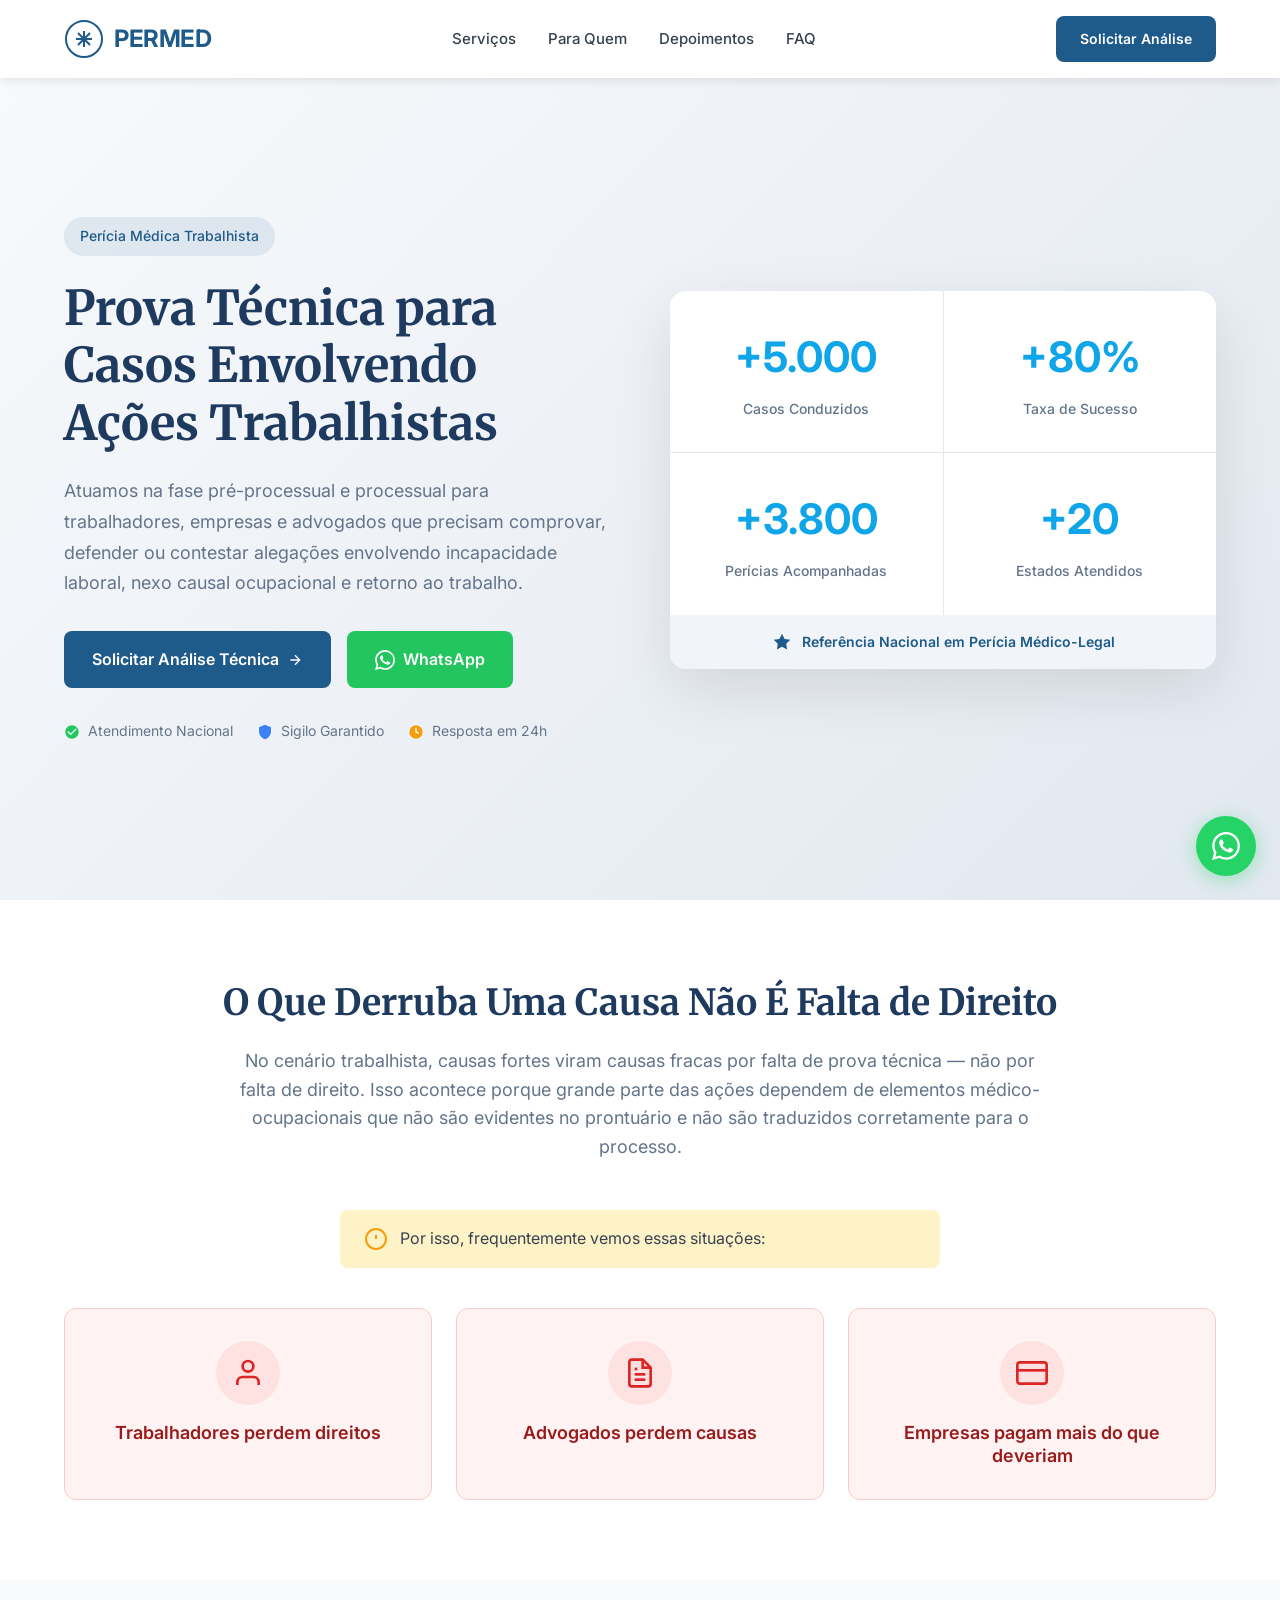
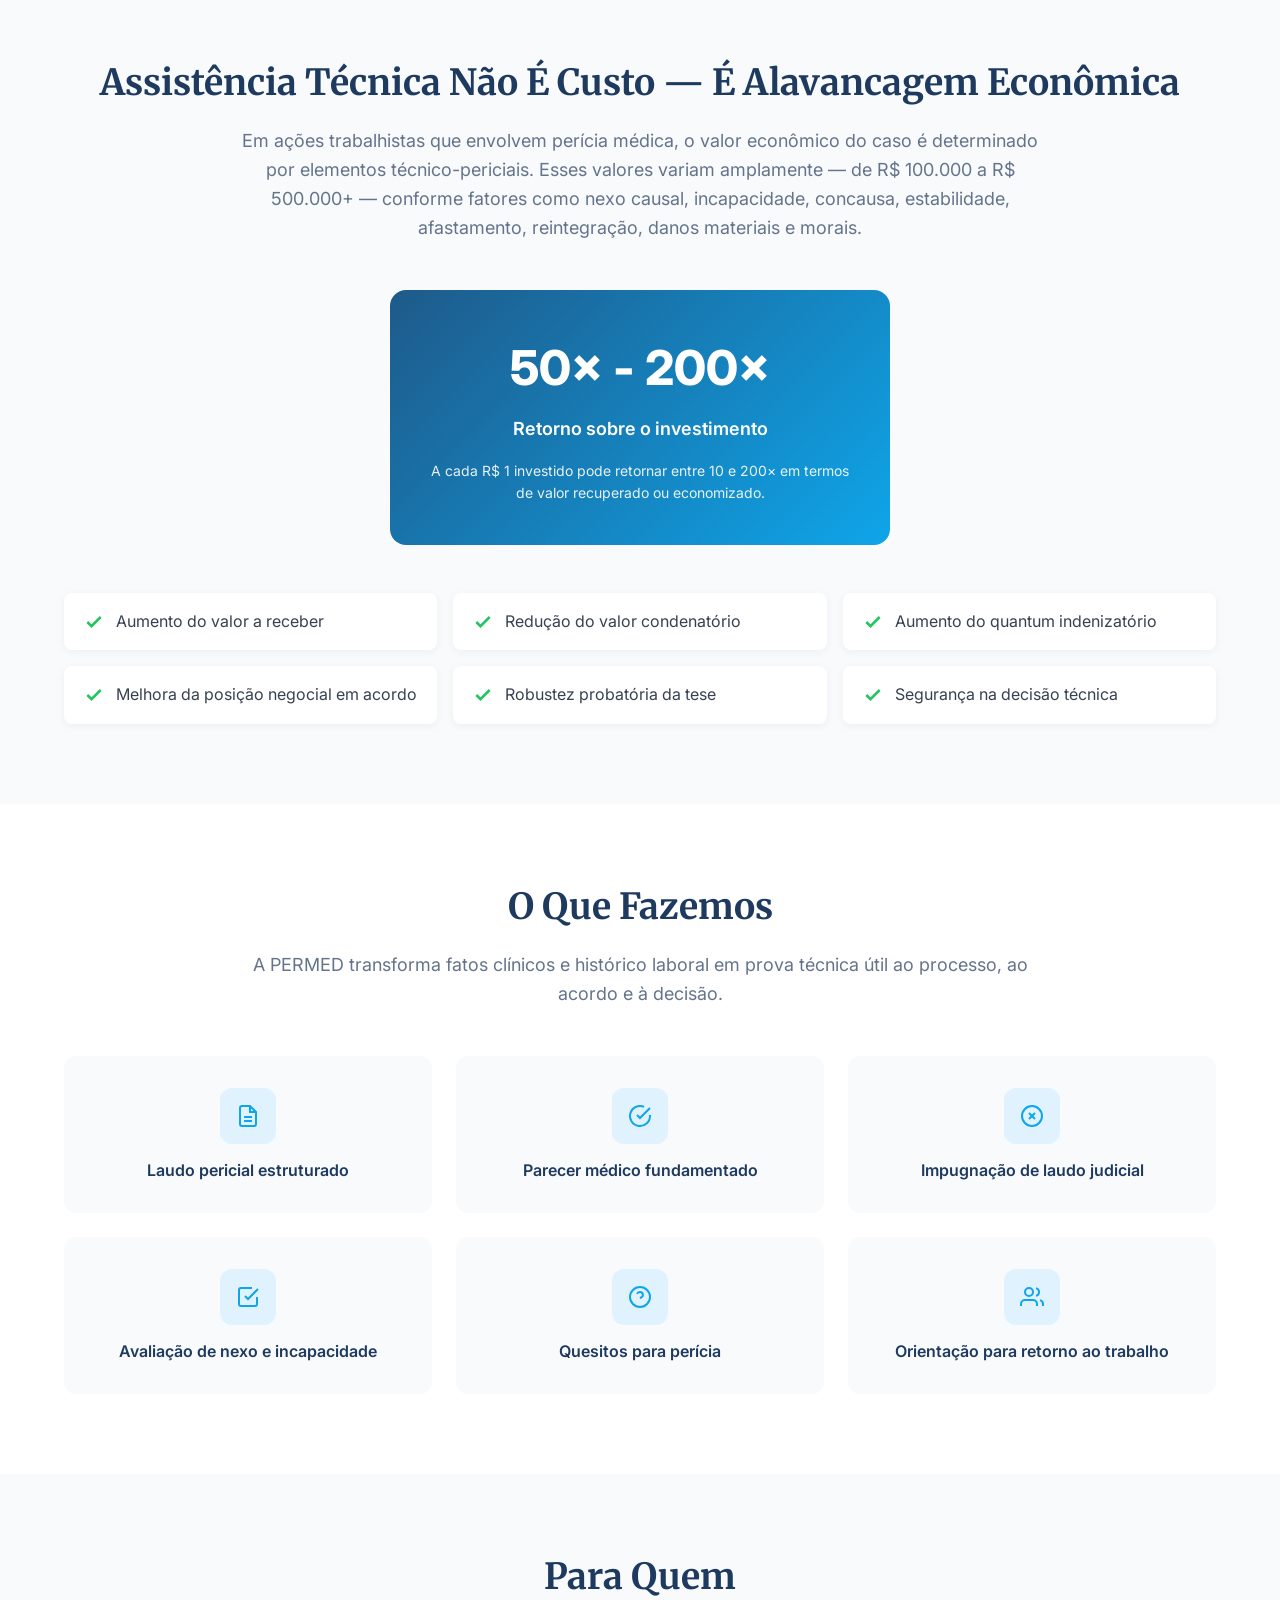
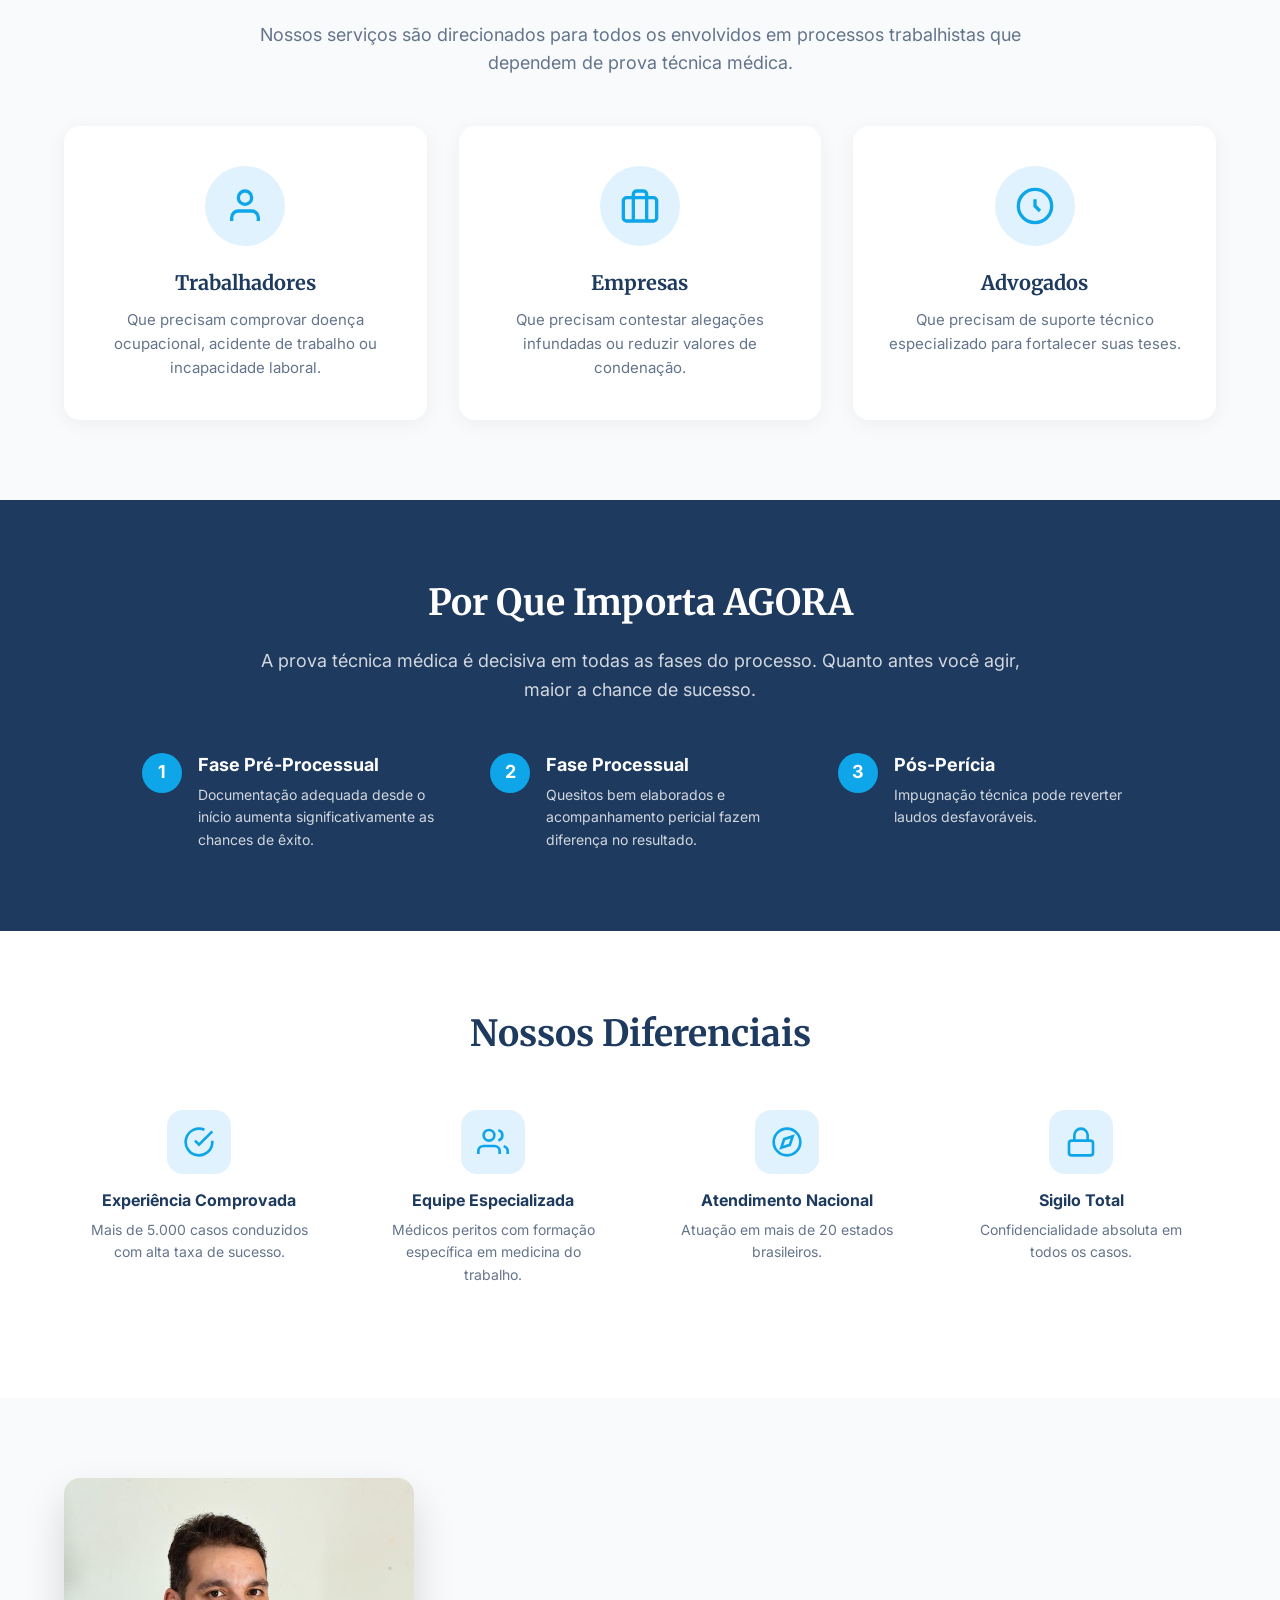
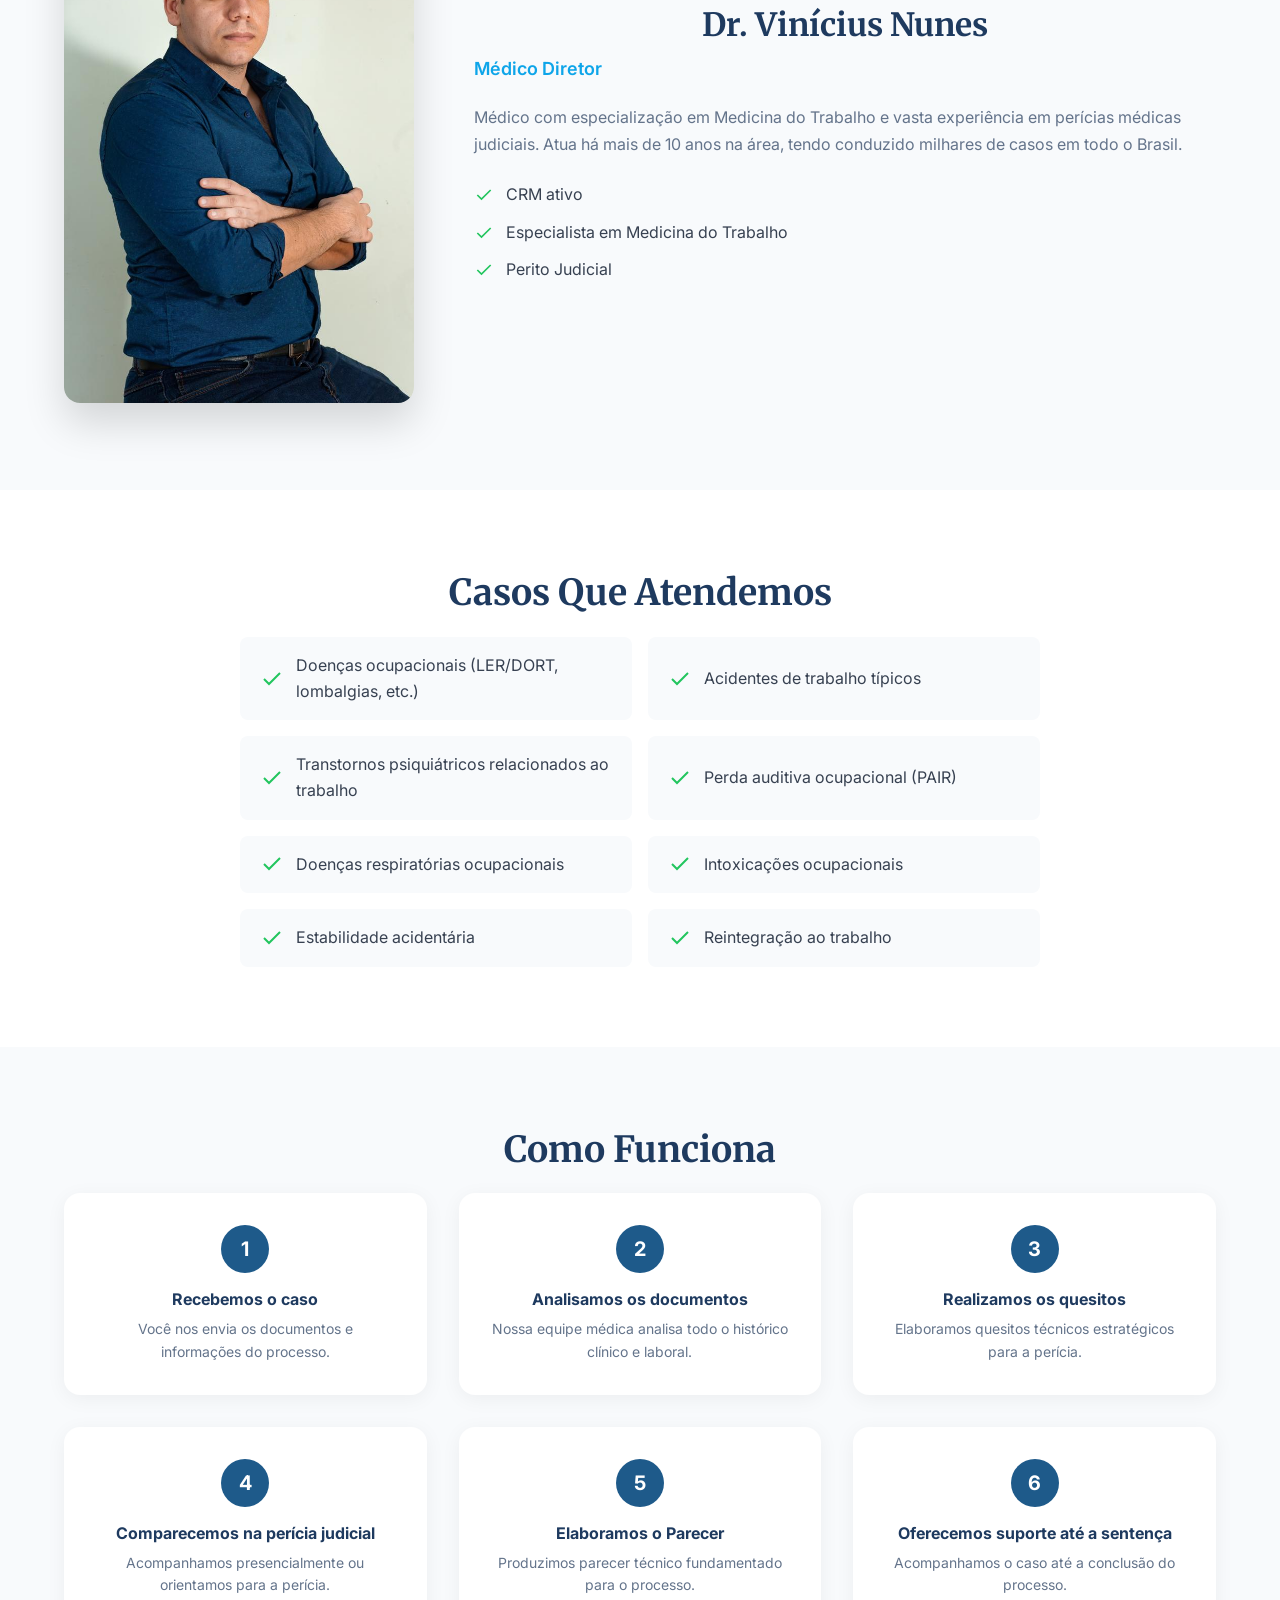
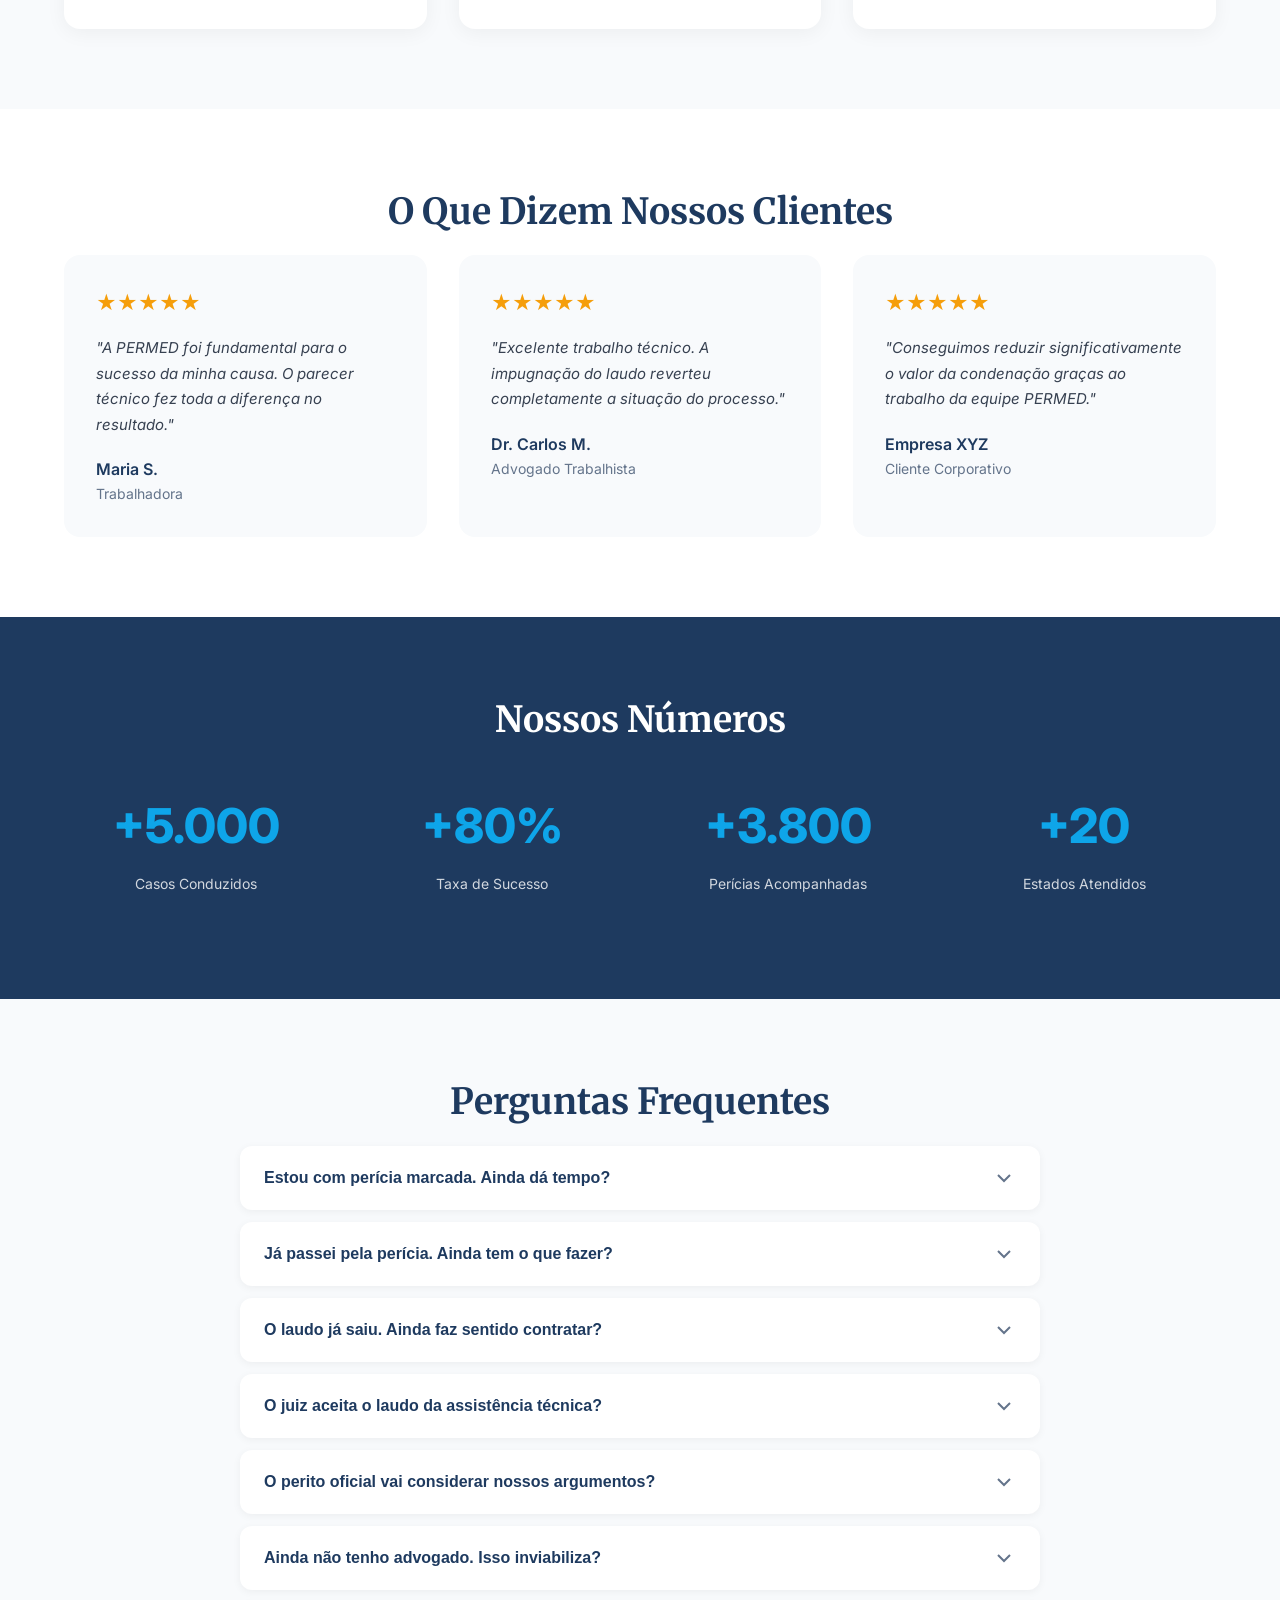
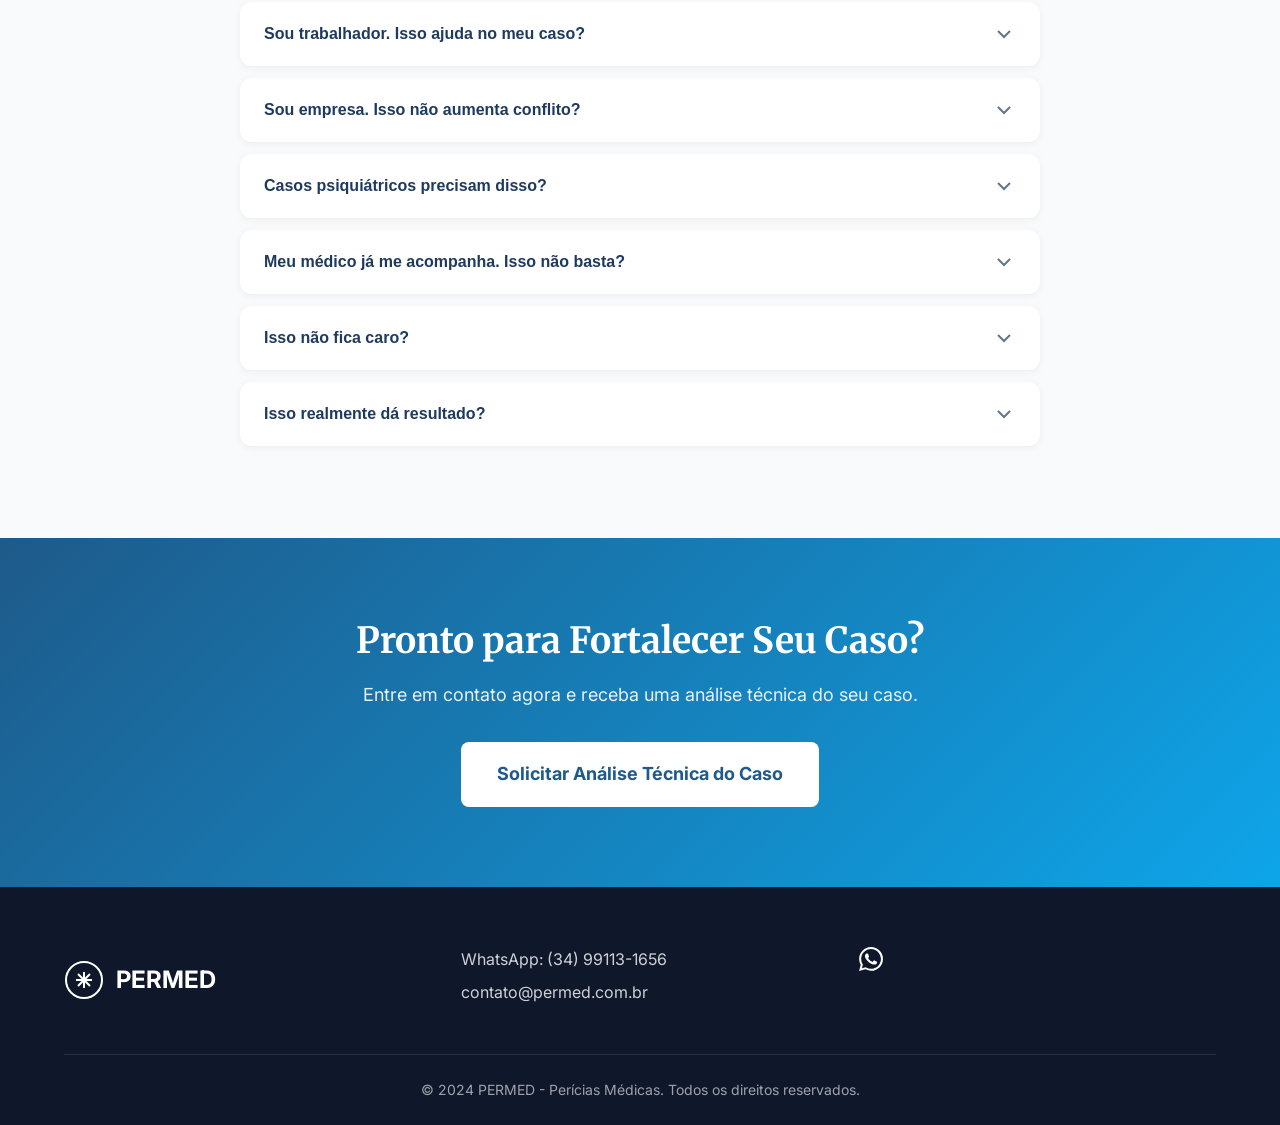
==== commit 8be2c180: "Correção do hero: fundo claro, sem foto do doutor, card de estatísticas à direita" ====
--- a/index.html
+++ b/index.html
@@ -14,20 +14,19 @@
     <header class="header">
         <div class="container header-container">
             <a href="#" class="logo">
-                <img src="assets/images/Permedhorizontal.png" alt="PERMED - Perícias Médicas">
+                <svg class="logo-icon" width="40" height="40" viewBox="0 0 40 40" fill="none">
+                    <circle cx="20" cy="20" r="18" stroke="#1e5a8a" stroke-width="2"/>
+                    <path d="M12 20h16M20 12v16M14 14l12 12M26 14l-12 12" stroke="#1e5a8a" stroke-width="2"/>
+                </svg>
+                <span class="logo-text">PERMED</span>
             </a>
             <nav class="nav-menu">
                 <a href="#servicos">Serviços</a>
-                <a href="#sobre">Sobre</a>
+                <a href="#para-quem">Para Quem</a>
                 <a href="#depoimentos">Depoimentos</a>
-                <a href="#contato">Contato</a>
+                <a href="#faq">FAQ</a>
             </nav>
-            <a href="https://wa.me/5534991131656" class="btn-whatsapp-header" target="_blank">
-                <svg width="20" height="20" viewBox="0 0 24 24" fill="currentColor">
-                    <path d="M17.472 14.382c-.297-.149-1.758-.867-2.03-.967-.273-.099-.471-.148-.67.15-.197.297-.767.966-.94 1.164-.173.199-.347.223-.644.075-.297-.15-1.255-.463-2.39-1.475-.883-.788-1.48-1.761-1.653-2.059-.173-.297-.018-.458.13-.606.134-.133.298-.347.446-.52.149-.174.198-.298.298-.497.099-.198.05-.371-.025-.52-.075-.149-.669-1.612-.916-2.207-.242-.579-.487-.5-.669-.51-.173-.008-.371-.01-.57-.01-.198 0-.52.074-.792.372-.272.297-1.04 1.016-1.04 2.479 0 1.462 1.065 2.875 1.213 3.074.149.198 2.096 3.2 5.077 4.487.709.306 1.262.489 1.694.625.712.227 1.36.195 1.871.118.571-.085 1.758-.719 2.006-1.413.248-.694.248-1.289.173-1.413-.074-.124-.272-.198-.57-.347m-5.421 7.403h-.004a9.87 9.87 0 01-5.031-1.378l-.361-.214-3.741.982.998-3.648-.235-.374a9.86 9.86 0 01-1.51-5.26c.001-5.45 4.436-9.884 9.888-9.884 2.64 0 5.122 1.03 6.988 2.898a9.825 9.825 0 012.893 6.994c-.003 5.45-4.437 9.884-9.885 9.884m8.413-18.297A11.815 11.815 0 0012.05 0C5.495 0 .16 5.335.157 11.892c0 2.096.547 4.142 1.588 5.945L.057 24l6.305-1.654a11.882 11.882 0 005.683 1.448h.005c6.554 0 11.89-5.335 11.893-11.893a11.821 11.821 0 00-3.48-8.413z"/>
-                </svg>
-                Chamar no WhatsApp
-            </a>
+            <a href="https://wa.me/5534991131656" class="btn-header" target="_blank">Solicitar Análise</a>
             <button class="mobile-menu-btn">
                 <span></span>
                 <span></span>
@@ -39,34 +38,71 @@
     <!-- Hero Section -->
     <section class="hero">
         <div class="container hero-container">
-            <div class="hero-text">
+            <div class="hero-content">
+                <span class="hero-tag">Perícia Médica Trabalhista</span>
                 <h1>Prova Técnica para Casos Envolvendo Ações Trabalhistas</h1>
                 <p class="hero-subtitle">Atuamos na fase pré-processual e processual para trabalhadores, empresas e advogados que precisam comprovar, defender ou contestar alegações envolvendo incapacidade laboral, nexo causal ocupacional e retorno ao trabalho.</p>
                 <div class="hero-buttons">
-                    <a href="https://wa.me/5534991131656" class="btn btn-primary" target="_blank">Solicitar Análise Técnica</a>
-                    <a href="#servicos" class="btn btn-outline">Saiba Mais</a>
-                </div>
-            </div>
-            <div class="hero-stats">
-                <div class="stat-item">
-                    <span class="stat-number">+5.000</span>
-                    <span class="stat-label">casos atendidos</span>
-                </div>
-                <div class="stat-item">
-                    <span class="stat-number">+80%</span>
-                    <span class="stat-label">taxa de sucesso</span>
-                </div>
-                <div class="stat-item">
-                    <span class="stat-number">+3.800</span>
-                    <span class="stat-label">perícias acompanhadas</span>
-                </div>
-                <div class="stat-item">
-                    <span class="stat-number">+20</span>
-                    <span class="stat-label">estados atendidos</span>
-                </div>
-            </div>
-            <div class="hero-image">
-                <img src="assets/images/PHOTO-2023-08-17-19-17-45.jpg" alt="Dr. Vinícius Nunes">
+                    <a href="https://wa.me/5534991131656" class="btn btn-primary" target="_blank">
+                        Solicitar Análise Técnica
+                        <svg width="16" height="16" viewBox="0 0 24 24" fill="none" stroke="currentColor" stroke-width="2">
+                            <path d="M5 12h14M12 5l7 7-7 7"/>
+                        </svg>
+                    </a>
+                    <a href="https://wa.me/5534991131656" class="btn btn-whatsapp" target="_blank">
+                        <svg width="20" height="20" viewBox="0 0 24 24" fill="currentColor">
+                            <path d="M17.472 14.382c-.297-.149-1.758-.867-2.03-.967-.273-.099-.471-.148-.67.15-.197.297-.767.966-.94 1.164-.173.199-.347.223-.644.075-.297-.15-1.255-.463-2.39-1.475-.883-.788-1.48-1.761-1.653-2.059-.173-.297-.018-.458.13-.606.134-.133.298-.347.446-.52.149-.174.198-.298.298-.497.099-.198.05-.371-.025-.52-.075-.149-.669-1.612-.916-2.207-.242-.579-.487-.5-.669-.51-.173-.008-.371-.01-.57-.01-.198 0-.52.074-.792.372-.272.297-1.04 1.016-1.04 2.479 0 1.462 1.065 2.875 1.213 3.074.149.198 2.096 3.2 5.077 4.487.709.306 1.262.489 1.694.625.712.227 1.36.195 1.871.118.571-.085 1.758-.719 2.006-1.413.248-.694.248-1.289.173-1.413-.074-.124-.272-.198-.57-.347m-5.421 7.403h-.004a9.87 9.87 0 01-5.031-1.378l-.361-.214-3.741.982.998-3.648-.235-.374a9.86 9.86 0 01-1.51-5.26c.001-5.45 4.436-9.884 9.888-9.884 2.64 0 5.122 1.03 6.988 2.898a9.825 9.825 0 012.893 6.994c-.003 5.45-4.437 9.884-9.885 9.884m8.413-18.297A11.815 11.815 0 0012.05 0C5.495 0 .16 5.335.157 11.892c0 2.096.547 4.142 1.588 5.945L.057 24l6.305-1.654a11.882 11.882 0 005.683 1.448h.005c6.554 0 11.89-5.335 11.893-11.893a11.821 11.821 0 00-3.48-8.413z"/>
+                        </svg>
+                        WhatsApp
+                    </a>
+                </div>
+                <div class="hero-badges">
+                    <div class="badge">
+                        <svg width="16" height="16" viewBox="0 0 24 24" fill="#22c55e">
+                            <path d="M12 2C6.48 2 2 6.48 2 12s4.48 10 10 10 10-4.48 10-10S17.52 2 12 2zm-2 15l-5-5 1.41-1.41L10 14.17l7.59-7.59L19 8l-9 9z"/>
+                        </svg>
+                        <span>Atendimento Nacional</span>
+                    </div>
+                    <div class="badge">
+                        <svg width="16" height="16" viewBox="0 0 24 24" fill="#3b82f6">
+                            <path d="M12 1L3 5v6c0 5.55 3.84 10.74 9 12 5.16-1.26 9-6.45 9-12V5l-9-4z"/>
+                        </svg>
+                        <span>Sigilo Garantido</span>
+                    </div>
+                    <div class="badge">
+                        <svg width="16" height="16" viewBox="0 0 24 24" fill="#f59e0b">
+                            <circle cx="12" cy="12" r="10"/>
+                            <path d="M12 6v6l4 2" stroke="white" stroke-width="2" fill="none"/>
+                        </svg>
+                        <span>Resposta em 24h</span>
+                    </div>
+                </div>
+            </div>
+            <div class="hero-card">
+                <div class="stats-grid">
+                    <div class="stat-item">
+                        <span class="stat-number">+5.000</span>
+                        <span class="stat-label">Casos Conduzidos</span>
+                    </div>
+                    <div class="stat-item">
+                        <span class="stat-number">+80%</span>
+                        <span class="stat-label">Taxa de Sucesso</span>
+                    </div>
+                    <div class="stat-item">
+                        <span class="stat-number">+3.800</span>
+                        <span class="stat-label">Perícias Acompanhadas</span>
+                    </div>
+                    <div class="stat-item">
+                        <span class="stat-number">+20</span>
+                        <span class="stat-label">Estados Atendidos</span>
+                    </div>
+                </div>
+                <div class="card-footer">
+                    <svg width="20" height="20" viewBox="0 0 24 24" fill="#1e5a8a">
+                        <path d="M12 2L15.09 8.26L22 9.27L17 14.14L18.18 21.02L12 17.77L5.82 21.02L7 14.14L2 9.27L8.91 8.26L12 2Z"/>
+                    </svg>
+                    <span>Referência Nacional em Perícia Médico-Legal</span>
+                </div>
             </div>
         </div>
     </section>
@@ -192,51 +228,45 @@
                             <line x1="16" y1="17" x2="8" y2="17"></line>
                         </svg>
                     </div>
-                    <span>Prova técnica útil ao processo</span>
+                    <h3>Laudo pericial estruturado</h3>
                 </div>
                 <div class="service-item">
                     <div class="service-icon">
                         <svg width="24" height="24" viewBox="0 0 24 24" fill="none" stroke="currentColor" stroke-width="2">
-                            <circle cx="12" cy="12" r="10"></circle>
-                            <polyline points="12 6 12 12 16 14"></polyline>
-                        </svg>
-                    </div>
-                    <span>Laudo pericial estruturado</span>
+                            <path d="M22 11.08V12a10 10 0 1 1-5.93-9.14"></path>
+                            <polyline points="22 4 12 14.01 9 11.01"></polyline>
+                        </svg>
+                    </div>
+                    <h3>Parecer médico fundamentado</h3>
                 </div>
                 <div class="service-item">
                     <div class="service-icon">
                         <svg width="24" height="24" viewBox="0 0 24 24" fill="none" stroke="currentColor" stroke-width="2">
-                            <path d="M21 15a2 2 0 0 1-2 2H7l-4 4V5a2 2 0 0 1 2-2h14a2 2 0 0 1 2 2z"></path>
-                        </svg>
-                    </div>
-                    <span>Parecer médico fundamentado</span>
+                            <circle cx="12" cy="12" r="10"></circle>
+                            <line x1="15" y1="9" x2="9" y2="15"></line>
+                            <line x1="9" y1="9" x2="15" y2="15"></line>
+                        </svg>
+                    </div>
+                    <h3>Impugnação de laudo judicial</h3>
                 </div>
                 <div class="service-item">
                     <div class="service-icon">
                         <svg width="24" height="24" viewBox="0 0 24 24" fill="none" stroke="currentColor" stroke-width="2">
-                            <path d="M18 8A6 6 0 0 0 6 8c0 7-3 9-3 9h18s-3-2-3-9"></path>
-                            <path d="M13.73 21a2 2 0 0 1-3.46 0"></path>
-                        </svg>
-                    </div>
-                    <span>Impugnação de laudo judicial</span>
+                            <path d="M9 11l3 3L22 4"></path>
+                            <path d="M21 12v7a2 2 0 0 1-2 2H5a2 2 0 0 1-2-2V5a2 2 0 0 1 2-2h11"></path>
+                        </svg>
+                    </div>
+                    <h3>Avaliação de nexo e incapacidade</h3>
                 </div>
                 <div class="service-item">
                     <div class="service-icon">
                         <svg width="24" height="24" viewBox="0 0 24 24" fill="none" stroke="currentColor" stroke-width="2">
-                            <path d="M22 11.08V12a10 10 0 1 1-5.93-9.14"></path>
-                            <polyline points="22 4 12 14.01 9 11.01"></polyline>
-                        </svg>
-                    </div>
-                    <span>Avaliação de nexo e incapacidade</span>
-                </div>
-                <div class="service-item">
-                    <div class="service-icon">
-                        <svg width="24" height="24" viewBox="0 0 24 24" fill="none" stroke="currentColor" stroke-width="2">
-                            <circle cx="12" cy="12" r="3"></circle>
-                            <path d="M19.4 15a1.65 1.65 0 0 0 .33 1.82l.06.06a2 2 0 0 1 0 2.83 2 2 0 0 1-2.83 0l-.06-.06a1.65 1.65 0 0 0-1.82-.33 1.65 1.65 0 0 0-1 1.51V21a2 2 0 0 1-2 2 2 2 0 0 1-2-2v-.09A1.65 1.65 0 0 0 9 19.4a1.65 1.65 0 0 0-1.82.33l-.06.06a2 2 0 0 1-2.83 0 2 2 0 0 1 0-2.83l.06-.06a1.65 1.65 0 0 0 .33-1.82 1.65 1.65 0 0 0-1.51-1H3a2 2 0 0 1-2-2 2 2 0 0 1 2-2h.09A1.65 1.65 0 0 0 4.6 9a1.65 1.65 0 0 0-.33-1.82l-.06-.06a2 2 0 0 1 0-2.83 2 2 0 0 1 2.83 0l.06.06a1.65 1.65 0 0 0 1.82.33H9a1.65 1.65 0 0 0 1-1.51V3a2 2 0 0 1 2-2 2 2 0 0 1 2 2v.09a1.65 1.65 0 0 0 1 1.51 1.65 1.65 0 0 0 1.82-.33l.06-.06a2 2 0 0 1 2.83 0 2 2 0 0 1 0 2.83l-.06.06a1.65 1.65 0 0 0-.33 1.82V9a1.65 1.65 0 0 0 1.51 1H21a2 2 0 0 1 2 2 2 2 0 0 1-2 2h-.09a1.65 1.65 0 0 0-1.51 1z"></path>
-                        </svg>
-                    </div>
-                    <span>Quesitos para perícia</span>
+                            <circle cx="12" cy="12" r="10"></circle>
+                            <path d="M9.09 9a3 3 0 0 1 5.83 1c0 2-3 3-3 3"></path>
+                            <line x1="12" y1="17" x2="12.01" y2="17"></line>
+                        </svg>
+                    </div>
+                    <h3>Quesitos para perícia</h3>
                 </div>
                 <div class="service-item">
                     <div class="service-icon">
@@ -247,21 +277,17 @@
                             <path d="M16 3.13a4 4 0 0 1 0 7.75"></path>
                         </svg>
                     </div>
-                    <span>Orientação para retorno ao trabalho</span>
-                </div>
-            </div>
-
-            <div class="cta-center">
-                <a href="https://wa.me/5534991131656" class="btn btn-primary" target="_blank">Solicitar Análise Técnica</a>
-            </div>
-        </div>
-    </section>
-
-    <!-- Seção Para Quem É -->
-    <section class="section-audience">
-        <div class="container">
-            <h2>Para Quem É</h2>
-            <p class="section-intro">Atendemos três públicos principais, cada um com necessidades específicas no contexto trabalhista.</p>
+                    <h3>Orientação para retorno ao trabalho</h3>
+                </div>
+            </div>
+        </div>
+    </section>
+
+    <!-- Seção Para Quem -->
+    <section class="section-audience" id="para-quem">
+        <div class="container">
+            <h2>Para Quem</h2>
+            <p class="section-intro">Nossos serviços são direcionados para todos os envolvidos em processos trabalhistas que dependem de prova técnica médica.</p>
             
             <div class="audience-grid">
                 <div class="audience-card">
@@ -272,27 +298,7 @@
                         </svg>
                     </div>
                     <h3>Trabalhadores</h3>
-                    <ul>
-                        <li>Comprovar doença ou acidente</li>
-                        <li>Demonstrar incapacidade</li>
-                        <li>Obter benefício, indenização ou estabilidade</li>
-                    </ul>
-                </div>
-                <div class="audience-card">
-                    <div class="audience-icon">
-                        <svg width="40" height="40" viewBox="0 0 24 24" fill="none" stroke="currentColor" stroke-width="2">
-                            <circle cx="12" cy="12" r="10"></circle>
-                            <path d="M9.09 9a3 3 0 0 1 5.83 1c0 2-3 3-3 3"></path>
-                            <line x1="12" y1="17" x2="12.01" y2="17"></line>
-                        </svg>
-                    </div>
-                    <h3>Advogados</h3>
-                    <ul>
-                        <li>Fortalecer tese</li>
-                        <li>Desmontar laudo contrário</li>
-                        <li>Melhorar posição em acordo</li>
-                        <li>Ganhar robustez probatória</li>
-                    </ul>
+                    <p>Que precisam comprovar doença ocupacional, acidente de trabalho ou incapacidade laboral.</p>
                 </div>
                 <div class="audience-card">
                     <div class="audience-icon">
@@ -302,92 +308,71 @@
                         </svg>
                     </div>
                     <h3>Empresas</h3>
-                    <ul>
-                        <li>Reduzir passivo</li>
-                        <li>Contestar alegações técnicas</li>
-                        <li>Evitar acordos inflacionados</li>
-                        <li>Orientar retorno ao trabalho</li>
-                    </ul>
-                </div>
-            </div>
-        </div>
-    </section>
-
-    <!-- Seção Por Que Importa Agora -->
+                    <p>Que precisam contestar alegações infundadas ou reduzir valores de condenação.</p>
+                </div>
+                <div class="audience-card">
+                    <div class="audience-icon">
+                        <svg width="40" height="40" viewBox="0 0 24 24" fill="none" stroke="currentColor" stroke-width="2">
+                            <circle cx="12" cy="12" r="10"></circle>
+                            <path d="M12 8v4l3 3"></path>
+                        </svg>
+                    </div>
+                    <h3>Advogados</h3>
+                    <p>Que precisam de suporte técnico especializado para fortalecer suas teses.</p>
+                </div>
+            </div>
+        </div>
+    </section>
+
+    <!-- Seção Por Que Importa AGORA -->
     <section class="section-urgency">
         <div class="container">
             <h2>Por Que Importa AGORA</h2>
-            <p class="section-intro">Nos casos trabalhistas, o tempo processual cria janelas estratégicas:</p>
-            
-            <div class="timeline">
+            <p class="section-intro">A prova técnica médica é decisiva em todas as fases do processo. Quanto antes você agir, maior a chance de sucesso.</p>
+            
+            <div class="urgency-timeline">
                 <div class="timeline-item">
-                    <div class="timeline-icon">
-                        <svg width="24" height="24" viewBox="0 0 24 24" fill="none" stroke="currentColor" stroke-width="2">
-                            <circle cx="12" cy="12" r="10"></circle>
-                            <polyline points="12 6 12 12 16 14"></polyline>
-                        </svg>
-                    </div>
+                    <div class="timeline-number">1</div>
                     <div class="timeline-content">
-                        <h4>Antes da perícia</h4>
-                        <p>Quesitos + parecer prévio preparam o terreno do contraditório e tese</p>
+                        <h3>Fase Pré-Processual</h3>
+                        <p>Documentação adequada desde o início aumenta significativamente as chances de êxito.</p>
                     </div>
                 </div>
                 <div class="timeline-item">
-                    <div class="timeline-icon">
-                        <svg width="24" height="24" viewBox="0 0 24 24" fill="none" stroke="currentColor" stroke-width="2">
-                            <circle cx="12" cy="12" r="10"></circle>
-                            <polyline points="12 6 12 12 16 14"></polyline>
-                        </svg>
-                    </div>
+                    <div class="timeline-number">2</div>
                     <div class="timeline-content">
-                        <h4>Na perícia</h4>
-                        <p>A presença técnica evita conclusões equivocadas</p>
+                        <h3>Fase Processual</h3>
+                        <p>Quesitos bem elaborados e acompanhamento pericial fazem diferença no resultado.</p>
                     </div>
                 </div>
                 <div class="timeline-item">
-                    <div class="timeline-icon">
-                        <svg width="24" height="24" viewBox="0 0 24 24" fill="none" stroke="currentColor" stroke-width="2">
-                            <circle cx="12" cy="12" r="10"></circle>
-                            <polyline points="12 6 12 12 16 14"></polyline>
-                        </svg>
-                    </div>
+                    <div class="timeline-number">3</div>
                     <div class="timeline-content">
-                        <h4>Após o laudo</h4>
-                        <p>Impugnação pode reduzir condenação e melhorar acordo</p>
-                    </div>
-                </div>
-                <div class="timeline-item">
-                    <div class="timeline-icon">
-                        <svg width="24" height="24" viewBox="0 0 24 24" fill="none" stroke="currentColor" stroke-width="2">
-                            <circle cx="12" cy="12" r="10"></circle>
-                            <polyline points="12 6 12 12 16 14"></polyline>
-                        </svg>
-                    </div>
-                    <div class="timeline-content">
-                        <h4>Antes da sentença</h4>
-                        <p>Parecer técnico influencia decisão</p>
-                    </div>
-                </div>
-            </div>
-
-            <div class="cta-center">
-                <a href="https://wa.me/5534991131656" class="btn btn-primary" target="_blank">
-                    <svg width="20" height="20" viewBox="0 0 24 24" fill="currentColor">
-                        <path d="M17.472 14.382c-.297-.149-1.758-.867-2.03-.967-.273-.099-.471-.148-.67.15-.197.297-.767.966-.94 1.164-.173.199-.347.223-.644.075-.297-.15-1.255-.463-2.39-1.475-.883-.788-1.48-1.761-1.653-2.059-.173-.297-.018-.458.13-.606.134-.133.298-.347.446-.52.149-.174.198-.298.298-.497.099-.198.05-.371-.025-.52-.075-.149-.669-1.612-.916-2.207-.242-.579-.487-.5-.669-.51-.173-.008-.371-.01-.57-.01-.198 0-.52.074-.792.372-.272.297-1.04 1.016-1.04 2.479 0 1.462 1.065 2.875 1.213 3.074.149.198 2.096 3.2 5.077 4.487.709.306 1.262.489 1.694.625.712.227 1.36.195 1.871.118.571-.085 1.758-.719 2.006-1.413.248-.694.248-1.289.173-1.413-.074-.124-.272-.198-.57-.347m-5.421 7.403h-.004a9.87 9.87 0 01-5.031-1.378l-.361-.214-3.741.982.998-3.648-.235-.374a9.86 9.86 0 01-1.51-5.26c.001-5.45 4.436-9.884 9.888-9.884 2.64 0 5.122 1.03 6.988 2.898a9.825 9.825 0 012.893 6.994c-.003 5.45-4.437 9.884-9.885 9.884m8.413-18.297A11.815 11.815 0 0012.05 0C5.495 0 .16 5.335.157 11.892c0 2.096.547 4.142 1.588 5.945L.057 24l6.305-1.654a11.882 11.882 0 005.683 1.448h.005c6.554 0 11.89-5.335 11.893-11.893a11.821 11.821 0 00-3.48-8.413z"/>
-                    </svg>
-                    Chamar no WhatsApp Agora
-                </a>
-            </div>
-        </div>
-    </section>
-
-    <!-- Seção Diferenciais -->
+                        <h3>Pós-Perícia</h3>
+                        <p>Impugnação técnica pode reverter laudos desfavoráveis.</p>
+                    </div>
+                </div>
+            </div>
+        </div>
+    </section>
+
+    <!-- Seção Nossos Diferenciais -->
     <section class="section-differentials">
         <div class="container">
             <h2>Nossos Diferenciais</h2>
             
             <div class="differentials-grid">
-                <div class="differential-card">
+                <div class="differential-item">
+                    <div class="differential-icon">
+                        <svg width="32" height="32" viewBox="0 0 24 24" fill="none" stroke="currentColor" stroke-width="2">
+                            <path d="M22 11.08V12a10 10 0 1 1-5.93-9.14"></path>
+                            <polyline points="22 4 12 14.01 9 11.01"></polyline>
+                        </svg>
+                    </div>
+                    <h3>Experiência Comprovada</h3>
+                    <p>Mais de 5.000 casos conduzidos com alta taxa de sucesso.</p>
+                </div>
+                <div class="differential-item">
                     <div class="differential-icon">
                         <svg width="32" height="32" viewBox="0 0 24 24" fill="none" stroke="currentColor" stroke-width="2">
                             <path d="M17 21v-2a4 4 0 0 0-4-4H5a4 4 0 0 0-4 4v2"></path>
@@ -396,86 +381,123 @@
                             <path d="M16 3.13a4 4 0 0 1 0 7.75"></path>
                         </svg>
                     </div>
-                    <h3>Junta Médica Especializada</h3>
-                    <p>Equipe multidisciplinar com especialistas em diversas áreas médicas.</p>
-                </div>
-                <div class="differential-card">
+                    <h3>Equipe Especializada</h3>
+                    <p>Médicos peritos com formação específica em medicina do trabalho.</p>
+                </div>
+                <div class="differential-item">
                     <div class="differential-icon">
                         <svg width="32" height="32" viewBox="0 0 24 24" fill="none" stroke="currentColor" stroke-width="2">
-                            <path d="M14 2H6a2 2 0 0 0-2 2v16a2 2 0 0 0 2 2h12a2 2 0 0 0 2-2V8z"></path>
-                            <polyline points="14 2 14 8 20 8"></polyline>
-                            <line x1="16" y1="13" x2="8" y2="13"></line>
-                            <line x1="16" y1="17" x2="8" y2="17"></line>
-                        </svg>
-                    </div>
-                    <h3>Integração Médico Jurídica</h3>
-                    <p>Traduzimos a linguagem médica para o contexto jurídico de forma clara.</p>
-                </div>
-                <div class="differential-card">
+                            <circle cx="12" cy="12" r="10"></circle>
+                            <polygon points="16.24 7.76 14.12 14.12 7.76 16.24 9.88 9.88 16.24 7.76"></polygon>
+                        </svg>
+                    </div>
+                    <h3>Atendimento Nacional</h3>
+                    <p>Atuação em mais de 20 estados brasileiros.</p>
+                </div>
+                <div class="differential-item">
                     <div class="differential-icon">
                         <svg width="32" height="32" viewBox="0 0 24 24" fill="none" stroke="currentColor" stroke-width="2">
-                            <circle cx="12" cy="10" r="3"></circle>
-                            <path d="M12 21.7C17.3 17 20 13 20 10a8 8 0 1 0-16 0c0 3 2.7 6.9 8 11.7z"></path>
-                        </svg>
-                    </div>
-                    <h3>Atuação Nacional em Todo Brasil</h3>
-                    <p>Atendemos em todos os estados brasileiros, presencialmente ou à distância.</p>
-                </div>
-                <div class="differential-card">
-                    <div class="differential-icon">
-                        <svg width="32" height="32" viewBox="0 0 24 24" fill="none" stroke="currentColor" stroke-width="2">
-                            <path d="M22 11.08V12a10 10 0 1 1-5.93-9.14"></path>
-                            <polyline points="22 4 12 14.01 9 11.01"></polyline>
-                        </svg>
-                    </div>
-                    <h3>Foco no Resultado Técnico</h3>
-                    <p>Nosso compromisso é com a qualidade técnica e o resultado do seu caso.</p>
+                            <rect x="3" y="11" width="18" height="11" rx="2" ry="2"></rect>
+                            <path d="M7 11V7a5 5 0 0 1 10 0v4"></path>
+                        </svg>
+                    </div>
+                    <h3>Sigilo Total</h3>
+                    <p>Confidencialidade absoluta em todos os casos.</p>
                 </div>
             </div>
         </div>
     </section>
 
     <!-- Seção Médico Diretor -->
-    <section class="section-doctor" id="sobre">
-        <div class="container">
-            <h2>Médico Diretor da Permed</h2>
-            
-            <div class="doctor-card">
+    <section class="section-doctor">
+        <div class="container">
+            <div class="doctor-content">
                 <div class="doctor-image">
                     <img src="assets/images/PHOTO-2023-08-17-19-17-45.jpg" alt="Dr. Vinícius Nunes">
                 </div>
                 <div class="doctor-info">
-                    <h3>Dr. Vinícius Nunes</h3>
-                    <p class="doctor-title">Médico Perito e Médico do Trabalho</p>
-                    <p class="doctor-crm">CRM-MG 77719 | RQE 61284 / RQE 64725</p>
-                    <ul class="doctor-credentials">
-                        <li>Autor de livros de perícia médica trabalhista e previdenciária</li>
-                        <li>Perito Judicial de Tribunais Trabalhistas, Cíveis e Federais</li>
-                        <li>Responsável pela curadoria técnica dos pareceres, quesitos, impugnações e laudos produzidos pela Permed</li>
-                    </ul>
-                    <p class="doctor-note">Nenhum documento técnico é entregue sem revisão e assinatura médica.</p>
-                </div>
-            </div>
-        </div>
-    </section>
-
-    <!-- Seção Casos que Atendemos -->
+                    <h2>Dr. Vinícius Nunes</h2>
+                    <p class="doctor-title">Médico Diretor</p>
+                    <p class="doctor-bio">Médico com especialização em Medicina do Trabalho e vasta experiência em perícias médicas judiciais. Atua há mais de 10 anos na área, tendo conduzido milhares de casos em todo o Brasil.</p>
+                    <div class="doctor-credentials">
+                        <div class="credential">
+                            <svg width="20" height="20" viewBox="0 0 24 24" fill="none" stroke="currentColor" stroke-width="2">
+                                <polyline points="20 6 9 17 4 12"></polyline>
+                            </svg>
+                            <span>CRM ativo</span>
+                        </div>
+                        <div class="credential">
+                            <svg width="20" height="20" viewBox="0 0 24 24" fill="none" stroke="currentColor" stroke-width="2">
+                                <polyline points="20 6 9 17 4 12"></polyline>
+                            </svg>
+                            <span>Especialista em Medicina do Trabalho</span>
+                        </div>
+                        <div class="credential">
+                            <svg width="20" height="20" viewBox="0 0 24 24" fill="none" stroke="currentColor" stroke-width="2">
+                                <polyline points="20 6 9 17 4 12"></polyline>
+                            </svg>
+                            <span>Perito Judicial</span>
+                        </div>
+                    </div>
+                </div>
+            </div>
+        </div>
+    </section>
+
+    <!-- Seção Casos Que Atendemos -->
     <section class="section-cases">
         <div class="container">
             <h2>Casos Que Atendemos</h2>
-            <p class="section-intro">Atuamos em diversos tipos de casos envolvendo saúde ocupacional e perícia médica.</p>
             
             <div class="cases-grid">
-                <div class="case-item">LER / DORT</div>
-                <div class="case-item">Síndrome do manguito rotador</div>
-                <div class="case-item">Hérnia de disco / radiculopatia</div>
-                <div class="case-item">Lombalgia / cervicalgia</div>
-                <div class="case-item">Sequelas pós-acidente</div>
-                <div class="case-item">Transtornos psiquiátricos</div>
-                <div class="case-item">PAIR / perda auditiva ocupacional</div>
-                <div class="case-item">Retorno ao trabalho / readaptação</div>
-                <div class="case-item">Concausa e agravamento</div>
-                <div class="case-item">Avaliação de B91 / B31</div>
+                <div class="case-item">
+                    <svg width="24" height="24" viewBox="0 0 24 24" fill="none" stroke="currentColor" stroke-width="2">
+                        <polyline points="20 6 9 17 4 12"></polyline>
+                    </svg>
+                    <span>Doenças ocupacionais (LER/DORT, lombalgias, etc.)</span>
+                </div>
+                <div class="case-item">
+                    <svg width="24" height="24" viewBox="0 0 24 24" fill="none" stroke="currentColor" stroke-width="2">
+                        <polyline points="20 6 9 17 4 12"></polyline>
+                    </svg>
+                    <span>Acidentes de trabalho típicos</span>
+                </div>
+                <div class="case-item">
+                    <svg width="24" height="24" viewBox="0 0 24 24" fill="none" stroke="currentColor" stroke-width="2">
+                        <polyline points="20 6 9 17 4 12"></polyline>
+                    </svg>
+                    <span>Transtornos psiquiátricos relacionados ao trabalho</span>
+                </div>
+                <div class="case-item">
+                    <svg width="24" height="24" viewBox="0 0 24 24" fill="none" stroke="currentColor" stroke-width="2">
+                        <polyline points="20 6 9 17 4 12"></polyline>
+                    </svg>
+                    <span>Perda auditiva ocupacional (PAIR)</span>
+                </div>
+                <div class="case-item">
+                    <svg width="24" height="24" viewBox="0 0 24 24" fill="none" stroke="currentColor" stroke-width="2">
+                        <polyline points="20 6 9 17 4 12"></polyline>
+                    </svg>
+                    <span>Doenças respiratórias ocupacionais</span>
+                </div>
+                <div class="case-item">
+                    <svg width="24" height="24" viewBox="0 0 24 24" fill="none" stroke="currentColor" stroke-width="2">
+                        <polyline points="20 6 9 17 4 12"></polyline>
+                    </svg>
+                    <span>Intoxicações ocupacionais</span>
+                </div>
+                <div class="case-item">
+                    <svg width="24" height="24" viewBox="0 0 24 24" fill="none" stroke="currentColor" stroke-width="2">
+                        <polyline points="20 6 9 17 4 12"></polyline>
+                    </svg>
+                    <span>Estabilidade acidentária</span>
+                </div>
+                <div class="case-item">
+                    <svg width="24" height="24" viewBox="0 0 24 24" fill="none" stroke="currentColor" stroke-width="2">
+                        <polyline points="20 6 9 17 4 12"></polyline>
+                    </svg>
+                    <span>Reintegração ao trabalho</span>
+                </div>
             </div>
         </div>
     </section>
@@ -488,55 +510,34 @@
             <div class="process-steps">
                 <div class="process-step">
                     <div class="step-number">1</div>
-                    <div class="step-content">
-                        <h4>Recebemos o caso</h4>
-                        <p>Você nos envia os documentos e informações do processo.</p>
-                    </div>
+                    <h3>Recebemos o caso</h3>
+                    <p>Você nos envia os documentos e informações do processo.</p>
                 </div>
                 <div class="process-step">
                     <div class="step-number">2</div>
-                    <div class="step-content">
-                        <h4>Analisamos os documentos</h4>
-                        <p>Nossa equipe médica analisa todo o histórico clínico e laboral.</p>
-                    </div>
+                    <h3>Analisamos os documentos</h3>
+                    <p>Nossa equipe médica analisa todo o histórico clínico e laboral.</p>
                 </div>
                 <div class="process-step">
                     <div class="step-number">3</div>
-                    <div class="step-content">
-                        <h4>Realizamos os quesitos</h4>
-                        <p>Elaboramos quesitos técnicos estratégicos para a perícia.</p>
-                    </div>
+                    <h3>Realizamos os quesitos</h3>
+                    <p>Elaboramos quesitos técnicos estratégicos para a perícia.</p>
                 </div>
                 <div class="process-step">
                     <div class="step-number">4</div>
-                    <div class="step-content">
-                        <h4>Comparecemos na perícia judicial</h4>
-                        <p>Acompanhamos presencialmente ou orientamos para a perícia.</p>
-                    </div>
+                    <h3>Comparecemos na perícia judicial</h3>
+                    <p>Acompanhamos presencialmente ou orientamos para a perícia.</p>
                 </div>
                 <div class="process-step">
                     <div class="step-number">5</div>
-                    <div class="step-content">
-                        <h4>Elaboramos o Parecer</h4>
-                        <p>Produzimos parecer técnico fundamentado para o processo.</p>
-                    </div>
+                    <h3>Elaboramos o Parecer</h3>
+                    <p>Produzimos parecer técnico fundamentado para o processo.</p>
                 </div>
                 <div class="process-step">
                     <div class="step-number">6</div>
-                    <div class="step-content">
-                        <h4>Oferecemos suporte até a sentença</h4>
-                        <p>Acompanhamos o caso até a conclusão do processo.</p>
-                    </div>
-                </div>
-            </div>
-
-            <div class="cta-center">
-                <a href="https://wa.me/5534991131656" class="btn btn-primary" target="_blank">
-                    <svg width="20" height="20" viewBox="0 0 24 24" fill="currentColor">
-                        <path d="M17.472 14.382c-.297-.149-1.758-.867-2.03-.967-.273-.099-.471-.148-.67.15-.197.297-.767.966-.94 1.164-.173.199-.347.223-.644.075-.297-.15-1.255-.463-2.39-1.475-.883-.788-1.48-1.761-1.653-2.059-.173-.297-.018-.458.13-.606.134-.133.298-.347.446-.52.149-.174.198-.298.298-.497.099-.198.05-.371-.025-.52-.075-.149-.669-1.612-.916-2.207-.242-.579-.487-.5-.669-.51-.173-.008-.371-.01-.57-.01-.198 0-.52.074-.792.372-.272.297-1.04 1.016-1.04 2.479 0 1.462 1.065 2.875 1.213 3.074.149.198 2.096 3.2 5.077 4.487.709.306 1.262.489 1.694.625.712.227 1.36.195 1.871.118.571-.085 1.758-.719 2.006-1.413.248-.694.248-1.289.173-1.413-.074-.124-.272-.198-.57-.347m-5.421 7.403h-.004a9.87 9.87 0 01-5.031-1.378l-.361-.214-3.741.982.998-3.648-.235-.374a9.86 9.86 0 01-1.51-5.26c.001-5.45 4.436-9.884 9.888-9.884 2.64 0 5.122 1.03 6.988 2.898a9.825 9.825 0 012.893 6.994c-.003 5.45-4.437 9.884-9.885 9.884m8.413-18.297A11.815 11.815 0 0012.05 0C5.495 0 .16 5.335.157 11.892c0 2.096.547 4.142 1.588 5.945L.057 24l6.305-1.654a11.882 11.882 0 005.683 1.448h.005c6.554 0 11.89-5.335 11.893-11.893a11.821 11.821 0 00-3.48-8.413z"/>
-                    </svg>
-                    Chamar no WhatsApp Agora
-                </a>
+                    <h3>Oferecemos suporte até a sentença</h3>
+                    <p>Acompanhamos o caso até a conclusão do processo.</p>
+                </div>
             </div>
         </div>
     </section>
@@ -544,125 +545,65 @@
     <!-- Seção Depoimentos -->
     <section class="section-testimonials" id="depoimentos">
         <div class="container">
-            <h2>O Que Nossos Clientes Dizem</h2>
+            <h2>O Que Dizem Nossos Clientes</h2>
             
             <div class="testimonials-grid">
                 <div class="testimonial-card">
-                    <div class="testimonial-header">
-                        <div class="testimonial-avatar">
-                            <svg width="40" height="40" viewBox="0 0 24 24" fill="none" stroke="currentColor" stroke-width="2">
-                                <path d="M20 21v-2a4 4 0 0 0-4-4H8a4 4 0 0 0-4 4v2"></path>
-                                <circle cx="12" cy="7" r="4"></circle>
-                            </svg>
-                        </div>
-                        <div class="testimonial-info">
-                            <span class="testimonial-name">Escritório trabalhista</span>
-                            <span class="testimonial-location">São Paulo</span>
-                        </div>
-                        <div class="testimonial-stars">★★★★★</div>
-                    </div>
-                    <p class="testimonial-text">"A assistência técnica com a Permed nos surpreendeu. Em 2023 chegou ao escritório um cliente com acidente de trabalho e sequela que, pela jurisprudência, estimávamos em no máximo 4% de incapacidade. A Permed conseguiu demonstrar ao perito oficial que a incapacidade era de 20%. No final, o cliente recebeu uma indenização 5 vezes maior do que estávamos esperando."</p>
-                </div>
-
+                    <div class="testimonial-stars">★★★★★</div>
+                    <p class="testimonial-text">"A PERMED foi fundamental para o sucesso da minha causa. O parecer técnico fez toda a diferença no resultado."</p>
+                    <div class="testimonial-author">
+                        <span class="author-name">Maria S.</span>
+                        <span class="author-role">Trabalhadora</span>
+                    </div>
+                </div>
                 <div class="testimonial-card">
-                    <div class="testimonial-header">
-                        <div class="testimonial-avatar">
-                            <svg width="40" height="40" viewBox="0 0 24 24" fill="none" stroke="currentColor" stroke-width="2">
-                                <path d="M20 21v-2a4 4 0 0 0-4-4H8a4 4 0 0 0-4 4v2"></path>
-                                <circle cx="12" cy="7" r="4"></circle>
-                            </svg>
-                        </div>
-                        <div class="testimonial-info">
-                            <span class="testimonial-name">Jurídico e RH</span>
-                            <span class="testimonial-location">Setor Alimentício</span>
-                        </div>
-                        <div class="testimonial-stars">★★★★★</div>
-                    </div>
-                    <p class="testimonial-text">"Estávamos diante de risco de reintegração com estabilidade e salários vencidos. O parecer feito pelo Dr. Vinícius, médico do trabalho da Permed, demonstrou ausência de incapacidade atual. O acordo saiu com passivo 80% menor e sem reintegração. Hoje, assistência técnica em processos trabalhistas é parte da nossa estratégia."</p>
-                </div>
-
+                    <div class="testimonial-stars">★★★★★</div>
+                    <p class="testimonial-text">"Excelente trabalho técnico. A impugnação do laudo reverteu completamente a situação do processo."</p>
+                    <div class="testimonial-author">
+                        <span class="author-name">Dr. Carlos M.</span>
+                        <span class="author-role">Advogado Trabalhista</span>
+                    </div>
+                </div>
                 <div class="testimonial-card">
-                    <div class="testimonial-header">
-                        <div class="testimonial-avatar">
-                            <svg width="40" height="40" viewBox="0 0 24 24" fill="none" stroke="currentColor" stroke-width="2">
-                                <path d="M20 21v-2a4 4 0 0 0-4-4H8a4 4 0 0 0-4 4v2"></path>
-                                <circle cx="12" cy="7" r="4"></circle>
-                            </svg>
-                        </div>
-                        <div class="testimonial-info">
-                            <span class="testimonial-name">Advogada trabalhista</span>
-                            <span class="testimonial-location">Rio de Janeiro</span>
-                        </div>
-                        <div class="testimonial-stars">★★★★★</div>
-                    </div>
-                    <p class="testimonial-text">"A presença da assistência técnica muda completamente o cenário. Com o suporte, estruturamos quesitos, organizamos o histórico e posicionamos o caso. O perito entende o nexo e o acordo sai sempre antes da sentença."</p>
-                </div>
-
-                <div class="testimonial-card">
-                    <div class="testimonial-header">
-                        <div class="testimonial-avatar">
-                            <svg width="40" height="40" viewBox="0 0 24 24" fill="none" stroke="currentColor" stroke-width="2">
-                                <path d="M20 21v-2a4 4 0 0 0-4-4H8a4 4 0 0 0-4 4v2"></path>
-                                <circle cx="12" cy="7" r="4"></circle>
-                            </svg>
-                        </div>
-                        <div class="testimonial-info">
-                            <span class="testimonial-name">Trabalhador</span>
-                            <span class="testimonial-location">Belo Horizonte</span>
-                        </div>
-                        <div class="testimonial-stars">★★★★★</div>
-                    </div>
-                    <p class="testimonial-text">"Eu não sabia que precisava de perguntas específicas para o perito judicial. Descobri isso quando assisti um vídeo da Permed no Instagram explicando o papel dos quesitos. Percebi que sem essas perguntas o perito não teria acesso a informações importantes do meu caso. Foi aí que resolvi contratar a Permed. Os quesitos deixaram claro como o meu trabalho afetou minha saúde e demonstraram o nexo causal ocupacional. Foi decisivo para o reconhecimento dos meus direitos."</p>
-                </div>
-            </div>
-        </div>
-    </section>
-
-    <!-- Seção Números -->
+                    <div class="testimonial-stars">★★★★★</div>
+                    <p class="testimonial-text">"Conseguimos reduzir significativamente o valor da condenação graças ao trabalho da equipe PERMED."</p>
+                    <div class="testimonial-author">
+                        <span class="author-name">Empresa XYZ</span>
+                        <span class="author-role">Cliente Corporativo</span>
+                    </div>
+                </div>
+            </div>
+        </div>
+    </section>
+
+    <!-- Seção Nossos Números -->
     <section class="section-numbers">
         <div class="container">
             <h2>Nossos Números</h2>
             
             <div class="numbers-grid">
                 <div class="number-item">
-                    <span class="number-value">+5.000</span>
-                    <span class="number-label">casos atendidos</span>
-                </div>
-                <div class="number-item">
-                    <span class="number-value">+3.800</span>
-                    <span class="number-label">perícias acompanhadas</span>
-                </div>
-                <div class="number-item">
-                    <span class="number-value">+4.500</span>
-                    <span class="number-label">relatórios técnicos</span>
-                </div>
-                <div class="number-item">
-                    <span class="number-value">+500</span>
-                    <span class="number-label">escritórios parceiros</span>
-                </div>
-                <div class="number-item">
-                    <span class="number-value">+20</span>
-                    <span class="number-label">estados atendidos</span>
+                    <span class="number-value" data-target="5000">+5.000</span>
+                    <span class="number-label">Casos Conduzidos</span>
                 </div>
                 <div class="number-item">
                     <span class="number-value">+80%</span>
-                    <span class="number-label">taxa de sucesso</span>
-                </div>
-            </div>
-
-            <div class="cta-center">
-                <a href="https://wa.me/5534991131656" class="btn btn-primary btn-large" target="_blank">
-                    <svg width="24" height="24" viewBox="0 0 24 24" fill="currentColor">
-                        <path d="M17.472 14.382c-.297-.149-1.758-.867-2.03-.967-.273-.099-.471-.148-.67.15-.197.297-.767.966-.94 1.164-.173.199-.347.223-.644.075-.297-.15-1.255-.463-2.39-1.475-.883-.788-1.48-1.761-1.653-2.059-.173-.297-.018-.458.13-.606.134-.133.298-.347.446-.52.149-.174.198-.298.298-.497.099-.198.05-.371-.025-.52-.075-.149-.669-1.612-.916-2.207-.242-.579-.487-.5-.669-.51-.173-.008-.371-.01-.57-.01-.198 0-.52.074-.792.372-.272.297-1.04 1.016-1.04 2.479 0 1.462 1.065 2.875 1.213 3.074.149.198 2.096 3.2 5.077 4.487.709.306 1.262.489 1.694.625.712.227 1.36.195 1.871.118.571-.085 1.758-.719 2.006-1.413.248-.694.248-1.289.173-1.413-.074-.124-.272-.198-.57-.347m-5.421 7.403h-.004a9.87 9.87 0 01-5.031-1.378l-.361-.214-3.741.982.998-3.648-.235-.374a9.86 9.86 0 01-1.51-5.26c.001-5.45 4.436-9.884 9.888-9.884 2.64 0 5.122 1.03 6.988 2.898a9.825 9.825 0 012.893 6.994c-.003 5.45-4.437 9.884-9.885 9.884m8.413-18.297A11.815 11.815 0 0012.05 0C5.495 0 .16 5.335.157 11.892c0 2.096.547 4.142 1.588 5.945L.057 24l6.305-1.654a11.882 11.882 0 005.683 1.448h.005c6.554 0 11.89-5.335 11.893-11.893a11.821 11.821 0 00-3.48-8.413z"/>
-                    </svg>
-                    Solicitar Análise Técnica
-                </a>
+                    <span class="number-label">Taxa de Sucesso</span>
+                </div>
+                <div class="number-item">
+                    <span class="number-value" data-target="3800">+3.800</span>
+                    <span class="number-label">Perícias Acompanhadas</span>
+                </div>
+                <div class="number-item">
+                    <span class="number-value" data-target="20">+20</span>
+                    <span class="number-label">Estados Atendidos</span>
+                </div>
             </div>
         </div>
     </section>
 
     <!-- Seção FAQ -->
-    <section class="section-faq">
+    <section class="section-faq" id="faq">
         <div class="container">
             <h2>Perguntas Frequentes</h2>
             
@@ -675,10 +616,9 @@
                         </svg>
                     </button>
                     <div class="faq-answer">
-                        <p>Sim. Essa é uma das melhores janelas. Preparamos quesitos, parecer prévio e orientamos a presença na perícia.</p>
-                    </div>
-                </div>
-
+                        <p>Sim, ainda dá tempo. Mesmo com a perícia próxima, podemos elaborar quesitos estratégicos e orientar sobre como se portar durante o exame pericial. O ideal é nos contatar o quanto antes para maximizar as chances de sucesso.</p>
+                    </div>
+                </div>
                 <div class="faq-item">
                     <button class="faq-question">
                         <span>Já passei pela perícia. Ainda tem o que fazer?</span>
@@ -687,10 +627,9 @@
                         </svg>
                     </button>
                     <div class="faq-answer">
-                        <p>Sim. Atuamos com parecer pós-perícia e auxiliamos na complementação dos quesitos.</p>
-                    </div>
-                </div>
-
+                        <p>Sim! Após a perícia, ainda é possível elaborar parecer técnico sobre o laudo do perito oficial, impugnar conclusões equivocadas e solicitar esclarecimentos. Muitos casos são revertidos nessa fase.</p>
+                    </div>
+                </div>
                 <div class="faq-item">
                     <button class="faq-question">
                         <span>O laudo já saiu. Ainda faz sentido contratar?</span>
@@ -699,10 +638,9 @@
                         </svg>
                     </button>
                     <div class="faq-answer">
-                        <p>Sim. Essa é a fase própria da impugnação técnica, onde podemos apontar falhas, omissões e melhorar as conclusões finais.</p>
-                    </div>
-                </div>
-
+                        <p>Faz sentido sim. Podemos analisar o laudo e identificar pontos técnicos que podem ser contestados. A impugnação técnica bem fundamentada pode mudar o rumo do processo.</p>
+                    </div>
+                </div>
                 <div class="faq-item">
                     <button class="faq-question">
                         <span>O juiz aceita o laudo da assistência técnica?</span>
@@ -711,10 +649,9 @@
                         </svg>
                     </button>
                     <div class="faq-answer">
-                        <p>Sim. A legislação garante contraditório técnico. As partes têm direito de produzir prova própria.</p>
-                    </div>
-                </div>
-
+                        <p>Sim. O parecer do assistente técnico é prova legítima e deve ser considerado pelo juiz. Quando bem fundamentado, pode influenciar decisivamente na sentença.</p>
+                    </div>
+                </div>
                 <div class="faq-item">
                     <button class="faq-question">
                         <span>O perito oficial vai considerar nossos argumentos?</span>
@@ -723,10 +660,9 @@
                         </svg>
                     </button>
                     <div class="faq-answer">
-                        <p>Peritos consideram o que está nos autos. Por isso atuamos via quesitos, pareceres e impugnações dentro do processo.</p>
-                    </div>
-                </div>
-
+                        <p>O perito oficial é obrigado a responder aos quesitos apresentados pelas partes. Quesitos bem elaborados direcionam a análise pericial e podem evidenciar pontos importantes para o caso.</p>
+                    </div>
+                </div>
                 <div class="faq-item">
                     <button class="faq-question">
                         <span>Ainda não tenho advogado. Isso inviabiliza?</span>
@@ -735,10 +671,9 @@
                         </svg>
                     </button>
                     <div class="faq-answer">
-                        <p>Não. Atuamos antes do jurídico e, quando necessário, fazemos o encaminhamento para escritório parceiro.</p>
-                    </div>
-                </div>
-
+                        <p>Não inviabiliza. Podemos iniciar a análise técnica do seu caso e, se necessário, indicar advogados parceiros especializados em direito trabalhista.</p>
+                    </div>
+                </div>
                 <div class="faq-item">
                     <button class="faq-question">
                         <span>Sou trabalhador. Isso ajuda no meu caso?</span>
@@ -747,10 +682,9 @@
                         </svg>
                     </button>
                     <div class="faq-answer">
-                        <p>Sim. Auxilia a demonstrar nexo, incapacidade e repercussões ocupacionais — elementos que não aparecem no prontuário clínico comum.</p>
-                    </div>
-                </div>
-
+                        <p>Sim! A assistência técnica ajuda a comprovar tecnicamente a relação entre sua condição de saúde e o trabalho, fortalecendo sua posição no processo.</p>
+                    </div>
+                </div>
                 <div class="faq-item">
                     <button class="faq-question">
                         <span>Sou empresa. Isso não aumenta conflito?</span>
@@ -759,10 +693,9 @@
                         </svg>
                     </button>
                     <div class="faq-answer">
-                        <p>Não. Prova técnica traz proporcionalidade e dados concretos, evitando acordos inflacionados e decisões desproporcionais.</p>
-                    </div>
-                </div>
-
+                        <p>Não. A assistência técnica é um direito legal e demonstra que a empresa está buscando a verdade técnica. Pode inclusive facilitar acordos justos para ambas as partes.</p>
+                    </div>
+                </div>
                 <div class="faq-item">
                     <button class="faq-question">
                         <span>Casos psiquiátricos precisam disso?</span>
@@ -771,10 +704,9 @@
                         </svg>
                     </button>
                     <div class="faq-answer">
-                        <p>Muito. São os que mais dependem de estruturação técnica pela subjetividade e fragmentação do histórico.</p>
-                    </div>
-                </div>
-
+                        <p>Especialmente casos psiquiátricos! O nexo causal em transtornos mentais é complexo e frequentemente mal avaliado. A assistência técnica especializada é fundamental.</p>
+                    </div>
+                </div>
                 <div class="faq-item">
                     <button class="faq-question">
                         <span>Meu médico já me acompanha. Isso não basta?</span>
@@ -783,10 +715,9 @@
                         </svg>
                     </button>
                     <div class="faq-answer">
-                        <p>O médico assistente avalia o tratamento. A perícia judicial avalia repercussão funcional e laboral. São análises diferentes.</p>
-                    </div>
-                </div>
-
+                        <p>O médico assistente trata sua saúde, mas não tem expertise em perícia judicial. O assistente técnico traduz sua condição clínica para a linguagem jurídica necessária ao processo.</p>
+                    </div>
+                </div>
                 <div class="faq-item">
                     <button class="faq-question">
                         <span>Isso não fica caro?</span>
@@ -795,10 +726,9 @@
                         </svg>
                     </button>
                     <div class="faq-answer">
-                        <p>O alto custo está na incerteza. Em casos que envolvem perícia, assistência técnica não é gasto — é estratégia econômica.</p>
-                    </div>
-                </div>
-
+                        <p>O investimento em assistência técnica é pequeno comparado aos valores envolvidos em ações trabalhistas. O retorno pode ser de 50 a 200 vezes o valor investido.</p>
+                    </div>
+                </div>
                 <div class="faq-item">
                     <button class="faq-question">
                         <span>Isso realmente dá resultado?</span>
@@ -807,23 +737,19 @@
                         </svg>
                     </button>
                     <div class="faq-answer">
-                        <p>Sim. Em média, cada R$ 1 investido pode retornar entre 10× e 200× em termos de valor recuperado ou economizado.</p>
-                    </div>
-                </div>
-            </div>
-        </div>
-    </section>
-
-    <!-- Seção CTA Final -->
-    <section class="section-final-cta" id="contato">
-        <div class="container">
-            <h2>Pronto Para Fortalecer Seu Caso?</h2>
-            <p>Não perca processos, direitos ou recursos por falta de prova técnica. Delegue a análise médico-ocupacional para quem faz isso todos os dias.</p>
-            
-            <a href="https://wa.me/5534991131656" class="btn btn-primary btn-large" target="_blank">
-                <svg width="24" height="24" viewBox="0 0 24 24" fill="currentColor">
-                    <path d="M17.472 14.382c-.297-.149-1.758-.867-2.03-.967-.273-.099-.471-.148-.67.15-.197.297-.767.966-.94 1.164-.173.199-.347.223-.644.075-.297-.15-1.255-.463-2.39-1.475-.883-.788-1.48-1.761-1.653-2.059-.173-.297-.018-.458.13-.606.134-.133.298-.347.446-.52.149-.174.198-.298.298-.497.099-.198.05-.371-.025-.52-.075-.149-.669-1.612-.916-2.207-.242-.579-.487-.5-.669-.51-.173-.008-.371-.01-.57-.01-.198 0-.52.074-.792.372-.272.297-1.04 1.016-1.04 2.479 0 1.462 1.065 2.875 1.213 3.074.149.198 2.096 3.2 5.077 4.487.709.306 1.262.489 1.694.625.712.227 1.36.195 1.871.118.571-.085 1.758-.719 2.006-1.413.248-.694.248-1.289.173-1.413-.074-.124-.272-.198-.57-.347m-5.421 7.403h-.004a9.87 9.87 0 01-5.031-1.378l-.361-.214-3.741.982.998-3.648-.235-.374a9.86 9.86 0 01-1.51-5.26c.001-5.45 4.436-9.884 9.888-9.884 2.64 0 5.122 1.03 6.988 2.898a9.825 9.825 0 012.893 6.994c-.003 5.45-4.437 9.884-9.885 9.884m8.413-18.297A11.815 11.815 0 0012.05 0C5.495 0 .16 5.335.157 11.892c0 2.096.547 4.142 1.588 5.945L.057 24l6.305-1.654a11.882 11.882 0 005.683 1.448h.005c6.554 0 11.89-5.335 11.893-11.893a11.821 11.821 0 00-3.48-8.413z"/>
-                </svg>
+                        <p>Sim! Nossa taxa de sucesso é superior a 80%. Temos mais de 5.000 casos conduzidos e milhares de clientes satisfeitos em todo o Brasil.</p>
+                    </div>
+                </div>
+            </div>
+        </div>
+    </section>
+
+    <!-- CTA Final -->
+    <section class="section-cta">
+        <div class="container">
+            <h2>Pronto para Fortalecer Seu Caso?</h2>
+            <p>Entre em contato agora e receba uma análise técnica do seu caso.</p>
+            <a href="https://wa.me/5534991131656" class="btn btn-cta" target="_blank">
                 Solicitar Análise Técnica do Caso
             </a>
         </div>
@@ -831,19 +757,36 @@
 
     <!-- Footer -->
     <footer class="footer">
-        <div class="container footer-container">
-            <div class="footer-logo">
-                <img src="assets/images/PermedBranca.png" alt="PERMED - Perícias Médicas">
-            </div>
-            <div class="footer-info">
-                <p>© 2024 PERMED - Perícias Médicas. Todos os direitos reservados.</p>
+        <div class="container">
+            <div class="footer-content">
+                <div class="footer-logo">
+                    <svg class="logo-icon" width="40" height="40" viewBox="0 0 40 40" fill="none">
+                        <circle cx="20" cy="20" r="18" stroke="white" stroke-width="2"/>
+                        <path d="M12 20h16M20 12v16M14 14l12 12M26 14l-12 12" stroke="white" stroke-width="2"/>
+                    </svg>
+                    <span>PERMED</span>
+                </div>
+                <div class="footer-contact">
+                    <p>WhatsApp: (34) 99113-1656</p>
+                    <p>contato@permed.com.br</p>
+                </div>
+                <div class="footer-social">
+                    <a href="https://wa.me/5534991131656" target="_blank" aria-label="WhatsApp">
+                        <svg width="24" height="24" viewBox="0 0 24 24" fill="currentColor">
+                            <path d="M17.472 14.382c-.297-.149-1.758-.867-2.03-.967-.273-.099-.471-.148-.67.15-.197.297-.767.966-.94 1.164-.173.199-.347.223-.644.075-.297-.15-1.255-.463-2.39-1.475-.883-.788-1.48-1.761-1.653-2.059-.173-.297-.018-.458.13-.606.134-.133.298-.347.446-.52.149-.174.198-.298.298-.497.099-.198.05-.371-.025-.52-.075-.149-.669-1.612-.916-2.207-.242-.579-.487-.5-.669-.51-.173-.008-.371-.01-.57-.01-.198 0-.52.074-.792.372-.272.297-1.04 1.016-1.04 2.479 0 1.462 1.065 2.875 1.213 3.074.149.198 2.096 3.2 5.077 4.487.709.306 1.262.489 1.694.625.712.227 1.36.195 1.871.118.571-.085 1.758-.719 2.006-1.413.248-.694.248-1.289.173-1.413-.074-.124-.272-.198-.57-.347m-5.421 7.403h-.004a9.87 9.87 0 01-5.031-1.378l-.361-.214-3.741.982.998-3.648-.235-.374a9.86 9.86 0 01-1.51-5.26c.001-5.45 4.436-9.884 9.888-9.884 2.64 0 5.122 1.03 6.988 2.898a9.825 9.825 0 012.893 6.994c-.003 5.45-4.437 9.884-9.885 9.884m8.413-18.297A11.815 11.815 0 0012.05 0C5.495 0 .16 5.335.157 11.892c0 2.096.547 4.142 1.588 5.945L.057 24l6.305-1.654a11.882 11.882 0 005.683 1.448h.005c6.554 0 11.89-5.335 11.893-11.893a11.821 11.821 0 00-3.48-8.413z"/>
+                        </svg>
+                    </a>
+                </div>
+            </div>
+            <div class="footer-bottom">
+                <p>&copy; 2024 PERMED - Perícias Médicas. Todos os direitos reservados.</p>
             </div>
         </div>
     </footer>
 
     <!-- WhatsApp Float Button -->
-    <a href="https://wa.me/5534991131656" class="whatsapp-float" target="_blank">
-        <svg width="32" height="32" viewBox="0 0 24 24" fill="currentColor">
+    <a href="https://wa.me/5534991131656" class="whatsapp-float" target="_blank" aria-label="Chamar no WhatsApp">
+        <svg width="28" height="28" viewBox="0 0 24 24" fill="currentColor">
             <path d="M17.472 14.382c-.297-.149-1.758-.867-2.03-.967-.273-.099-.471-.148-.67.15-.197.297-.767.966-.94 1.164-.173.199-.347.223-.644.075-.297-.15-1.255-.463-2.39-1.475-.883-.788-1.48-1.761-1.653-2.059-.173-.297-.018-.458.13-.606.134-.133.298-.347.446-.52.149-.174.198-.298.298-.497.099-.198.05-.371-.025-.52-.075-.149-.669-1.612-.916-2.207-.242-.579-.487-.5-.669-.51-.173-.008-.371-.01-.57-.01-.198 0-.52.074-.792.372-.272.297-1.04 1.016-1.04 2.479 0 1.462 1.065 2.875 1.213 3.074.149.198 2.096 3.2 5.077 4.487.709.306 1.262.489 1.694.625.712.227 1.36.195 1.871.118.571-.085 1.758-.719 2.006-1.413.248-.694.248-1.289.173-1.413-.074-.124-.272-.198-.57-.347m-5.421 7.403h-.004a9.87 9.87 0 01-5.031-1.378l-.361-.214-3.741.982.998-3.648-.235-.374a9.86 9.86 0 01-1.51-5.26c.001-5.45 4.436-9.884 9.888-9.884 2.64 0 5.122 1.03 6.988 2.898a9.825 9.825 0 012.893 6.994c-.003 5.45-4.437 9.884-9.885 9.884m8.413-18.297A11.815 11.815 0 0012.05 0C5.495 0 .16 5.335.157 11.892c0 2.096.547 4.142 1.588 5.945L.057 24l6.305-1.654a11.882 11.882 0 005.683 1.448h.005c6.554 0 11.89-5.335 11.893-11.893a11.821 11.821 0 00-3.48-8.413z"/>
         </svg>
     </a>
--- a/styles.css
+++ b/styles.css
@@ -10,51 +10,36 @@
 }
 
 body {
-    font-family: 'Inter', -apple-system, BlinkMacSystemFont, 'Segoe UI', Roboto, sans-serif;
+    font-family: 'Inter', sans-serif;
     font-size: 16px;
     line-height: 1.6;
-    color: #333;
-    background-color: #fff;
-}
-
-/* Títulos com Merriweather */
-h1, h2, h3, h4, h5, h6 {
-    font-family: 'Merriweather', Georgia, serif;
+    color: #374151;
+    background-color: #ffffff;
 }
 
 .container {
     max-width: 1200px;
     margin: 0 auto;
-    padding: 0 20px;
-}
-
-/* Cores principais baseadas no PDF */
-:root {
-    --primary-dark: #1e3a5f;
-    --primary-blue: #2c4a6e;
-    --secondary-blue: #3b82f6;
-    --accent-cyan: #38bdf8;
-    --green-whatsapp: #25d366;
-    --green-cta: #22c55e;
-    --gray-light: #f1f5f9;
-    --gray-medium: #94a3b8;
-    --gray-dark: #475569;
-    --white: #ffffff;
-    --text-dark: #1e293b;
-    --text-medium: #64748b;
-    --border-color: #e2e8f0;
+    padding: 0 24px;
+}
+
+h1, h2, h3, h4, h5, h6 {
+    font-family: 'Merriweather', serif;
+    font-weight: 700;
+    color: #1e3a5f;
+    line-height: 1.3;
 }
 
 /* Header */
 .header {
+    background: #ffffff;
+    padding: 16px 0;
     position: fixed;
     top: 0;
     left: 0;
     right: 0;
-    background: var(--white);
-    box-shadow: 0 2px 10px rgba(0, 0, 0, 0.1);
     z-index: 1000;
-    padding: 12px 0;
+    box-shadow: 0 2px 10px rgba(0, 0, 0, 0.05);
 }
 
 .header-container {
@@ -63,9 +48,24 @@
     justify-content: space-between;
 }
 
-.logo img {
+.logo {
+    display: flex;
+    align-items: center;
+    gap: 10px;
+    text-decoration: none;
+}
+
+.logo-icon {
+    width: 40px;
     height: 40px;
-    width: auto;
+}
+
+.logo-text {
+    font-family: 'Inter', sans-serif;
+    font-size: 24px;
+    font-weight: 700;
+    color: #1e5a8a;
+    letter-spacing: -0.5px;
 }
 
 .nav-menu {
@@ -75,33 +75,29 @@
 
 .nav-menu a {
     text-decoration: none;
-    color: var(--text-dark);
+    color: #374151;
     font-weight: 500;
-    font-size: 14px;
+    font-size: 15px;
     transition: color 0.3s;
 }
 
 .nav-menu a:hover {
-    color: var(--secondary-blue);
-}
-
-.btn-whatsapp-header {
-    display: flex;
-    align-items: center;
-    gap: 8px;
-    background: var(--green-whatsapp);
-    color: var(--white);
-    padding: 10px 20px;
+    color: #1e5a8a;
+}
+
+.btn-header {
+    background: #1e5a8a;
+    color: white;
+    padding: 12px 24px;
     border-radius: 8px;
     text-decoration: none;
     font-weight: 600;
     font-size: 14px;
-    transition: background 0.3s, transform 0.2s;
-}
-
-.btn-whatsapp-header:hover {
-    background: #20bd5a;
-    transform: translateY(-2px);
+    transition: background 0.3s;
+}
+
+.btn-header:hover {
+    background: #164a73;
 }
 
 .mobile-menu-btn {
@@ -115,264 +111,262 @@
 }
 
 .mobile-menu-btn span {
-    display: block;
     width: 25px;
     height: 3px;
-    background: var(--text-dark);
+    background: #1e3a5f;
     border-radius: 2px;
-    transition: 0.3s;
-}
-
-/* Hero Section */
+}
+
+/* Hero Section - FUNDO CLARO conforme imagem do usuário */
 .hero {
-    background: linear-gradient(135deg, var(--primary-dark) 0%, var(--primary-blue) 100%);
-    padding: 120px 0 60px;
+    background: linear-gradient(135deg, #f8fafc 0%, #e2e8f0 100%);
+    padding: 140px 0 80px;
     min-height: 100vh;
     display: flex;
     align-items: center;
-    position: relative;
+}
+
+.hero-container {
+    display: grid;
+    grid-template-columns: 1fr 1fr;
+    gap: 60px;
+    align-items: center;
+}
+
+.hero-content {
+    max-width: 600px;
+}
+
+.hero-tag {
+    display: inline-block;
+    background: rgba(30, 90, 138, 0.1);
+    color: #1e5a8a;
+    padding: 8px 16px;
+    border-radius: 20px;
+    font-size: 14px;
+    font-weight: 500;
+    margin-bottom: 24px;
+}
+
+.hero h1 {
+    font-size: 48px;
+    font-weight: 700;
+    color: #1e3a5f;
+    margin-bottom: 24px;
+    line-height: 1.2;
+}
+
+.hero-subtitle {
+    font-size: 18px;
+    color: #64748b;
+    margin-bottom: 32px;
+    line-height: 1.7;
+}
+
+.hero-buttons {
+    display: flex;
+    gap: 16px;
+    margin-bottom: 32px;
+}
+
+.btn {
+    display: inline-flex;
+    align-items: center;
+    gap: 8px;
+    padding: 16px 28px;
+    border-radius: 8px;
+    text-decoration: none;
+    font-weight: 600;
+    font-size: 16px;
+    transition: all 0.3s;
+    border: none;
+    cursor: pointer;
+}
+
+.btn-primary {
+    background: #1e5a8a;
+    color: white;
+}
+
+.btn-primary:hover {
+    background: #164a73;
+}
+
+.btn-whatsapp {
+    background: #22c55e;
+    color: white;
+}
+
+.btn-whatsapp:hover {
+    background: #16a34a;
+}
+
+.hero-badges {
+    display: flex;
+    gap: 24px;
+    flex-wrap: wrap;
+}
+
+.badge {
+    display: flex;
+    align-items: center;
+    gap: 8px;
+    font-size: 14px;
+    color: #64748b;
+}
+
+/* Hero Card - Estatísticas */
+.hero-card {
+    background: white;
+    border-radius: 16px;
+    box-shadow: 0 20px 60px rgba(0, 0, 0, 0.1);
     overflow: hidden;
 }
 
-.hero-container {
-    display: grid;
-    grid-template-columns: 1fr auto auto;
-    gap: 30px;
-    align-items: center;
-}
-
-.hero-text {
-    max-width: 500px;
-}
-
-.hero h1 {
-    font-family: 'Merriweather', Georgia, serif;
+.stats-grid {
+    display: grid;
+    grid-template-columns: 1fr 1fr;
+    gap: 1px;
+    background: #e5e7eb;
+}
+
+.stat-item {
+    background: white;
+    padding: 32px 24px;
+    text-align: center;
+}
+
+.stat-number {
+    display: block;
     font-size: 42px;
     font-weight: 700;
-    color: var(--white);
-    line-height: 1.2;
-    margin-bottom: 20px;
-}
-
-.hero-subtitle {
-    font-size: 16px;
-    color: rgba(255, 255, 255, 0.85);
-    margin-bottom: 30px;
-    line-height: 1.7;
-}
-
-.hero-buttons {
-    display: flex;
-    gap: 16px;
-    margin-bottom: 40px;
-}
-
-.btn {
-    display: inline-flex;
+    color: #0ea5e9;
+    margin-bottom: 8px;
+    font-family: 'Inter', sans-serif;
+}
+
+.stat-label {
+    display: block;
+    font-size: 14px;
+    color: #64748b;
+    font-weight: 500;
+}
+
+.card-footer {
+    background: #f1f5f9;
+    padding: 16px 24px;
+    display: flex;
     align-items: center;
     justify-content: center;
-    gap: 8px;
-    padding: 14px 28px;
-    border-radius: 8px;
+    gap: 10px;
+}
+
+.card-footer span {
+    font-size: 14px;
     font-weight: 600;
-    font-size: 15px;
-    text-decoration: none;
-    transition: all 0.3s;
-    cursor: pointer;
-    border: none;
-}
-
-.btn-primary {
-    background: var(--green-cta);
-    color: var(--white);
-}
-
-.btn-primary:hover {
-    background: #16a34a;
-    transform: translateY(-2px);
-    box-shadow: 0 4px 15px rgba(34, 197, 94, 0.4);
-}
-
-.btn-outline {
-    background: transparent;
-    color: var(--white);
-    border: 2px solid var(--white);
-}
-
-.btn-outline:hover {
-    background: var(--white);
-    color: var(--primary-dark);
-}
-
-.btn-large {
-    padding: 18px 36px;
-    font-size: 17px;
-}
-
-.hero-stats {
-    display: grid;
-    grid-template-columns: repeat(2, 1fr);
-    gap: 16px;
-    max-width: 280px;
-}
-
-.stat-item {
-    text-align: center;
-    padding: 20px 15px;
-    background: #ffffff;
-    border-radius: 12px;
-    box-shadow: 0 4px 15px rgba(0, 0, 0, 0.1);
-}
-
-.stat-number {
-    display: block;
-    font-size: 28px;
-    font-weight: 800;
-    color: #38bdf8;
-    margin-bottom: 5px;
-}
-
-.stat-label {
-    font-size: 12px;
-    color: #64748b;
-    text-transform: lowercase;
-}
-
-.hero-image {
-    display: flex;
-    justify-content: center;
-    align-items: center;
-    position: relative;
-}
-
-.hero-image::before {
-    content: '';
-    position: absolute;
-    top: 20px;
-    right: -20px;
-    bottom: -20px;
-    left: 20px;
-    background: linear-gradient(135deg, #d4a853 0%, #c49a47 100%);
-    border-radius: 20px;
-    z-index: 0;
-}
-
-.hero-image img {
-    max-width: 400px;
-    width: 100%;
-    position: relative;
-    z-index: 1;
-    height: auto;
-    border-radius: 20px;
-    box-shadow: 0 20px 60px rgba(0, 0, 0, 0.3);
-}
-
-/* Seções */
+    color: #1e5a8a;
+}
+
+/* Seções Gerais */
 section {
     padding: 80px 0;
 }
 
 section h2 {
-    font-family: 'Merriweather', Georgia, serif;
-    font-size: 32px;
-    font-weight: 700;
-    color: var(--text-dark);
+    font-size: 36px;
     text-align: center;
-    margin-bottom: 16px;
+    margin-bottom: 20px;
 }
 
 .section-intro {
     text-align: center;
-    color: var(--text-medium);
     max-width: 800px;
-    margin: 0 auto 40px;
-    font-size: 16px;
-    line-height: 1.7;
+    margin: 0 auto 48px;
+    font-size: 18px;
+    color: #64748b;
 }
 
 /* Seção Dor */
 .section-pain {
-    background: var(--white);
+    background: #ffffff;
 }
 
 .pain-alert {
     display: flex;
     align-items: center;
-    justify-content: center;
     gap: 12px;
     background: #fef3c7;
-    border: 1px solid #f59e0b;
+    padding: 16px 24px;
     border-radius: 8px;
-    padding: 16px 24px;
-    margin: 30px auto;
+    margin-bottom: 40px;
     max-width: 600px;
-    color: #92400e;
-    font-weight: 500;
+    margin-left: auto;
+    margin-right: auto;
+}
+
+.pain-alert svg {
+    color: #f59e0b;
+    flex-shrink: 0;
 }
 
 .pain-cards {
     display: grid;
     grid-template-columns: repeat(3, 1fr);
     gap: 24px;
-    margin-top: 40px;
 }
 
 .pain-card {
-    background: var(--gray-light);
+    background: #fef2f2;
+    padding: 32px;
     border-radius: 12px;
-    padding: 30px;
     text-align: center;
-    transition: transform 0.3s, box-shadow 0.3s;
-}
-
-.pain-card:hover {
-    transform: translateY(-5px);
-    box-shadow: 0 10px 30px rgba(0, 0, 0, 0.1);
+    border: 1px solid #fecaca;
 }
 
 .pain-icon {
     width: 64px;
     height: 64px;
-    background: var(--primary-dark);
+    background: #fee2e2;
     border-radius: 50%;
     display: flex;
     align-items: center;
     justify-content: center;
     margin: 0 auto 16px;
-    color: var(--white);
+}
+
+.pain-icon svg {
+    color: #dc2626;
 }
 
 .pain-card h3 {
-    font-size: 16px;
+    font-size: 18px;
+    color: #991b1b;
+    font-family: 'Inter', sans-serif;
     font-weight: 600;
-    color: var(--text-dark);
 }
 
 /* Seção ROI */
 .section-roi {
-    background: var(--gray-light);
+    background: #f8fafc;
 }
 
 .roi-highlight {
-    display: flex;
-    justify-content: center;
-    margin: 40px 0;
+    max-width: 500px;
+    margin: 0 auto 48px;
 }
 
 .roi-box {
-    background: linear-gradient(135deg, var(--primary-dark) 0%, var(--primary-blue) 100%);
-    color: var(--white);
-    padding: 40px 60px;
+    background: linear-gradient(135deg, #1e5a8a 0%, #0ea5e9 100%);
+    color: white;
+    padding: 40px;
     border-radius: 16px;
     text-align: center;
-    max-width: 500px;
 }
 
 .roi-value {
     display: block;
     font-size: 48px;
     font-weight: 800;
-    color: var(--accent-cyan);
     margin-bottom: 8px;
 }
 
@@ -392,503 +386,419 @@
     display: grid;
     grid-template-columns: repeat(3, 1fr);
     gap: 16px;
-    max-width: 900px;
-    margin: 0 auto;
 }
 
 .benefit-item {
     display: flex;
     align-items: center;
     gap: 12px;
+    background: white;
     padding: 16px 20px;
-    background: var(--white);
     border-radius: 8px;
-    font-size: 14px;
-    font-weight: 500;
-    color: var(--text-dark);
+    box-shadow: 0 2px 8px rgba(0, 0, 0, 0.05);
 }
 
 .benefit-item svg {
-    color: var(--green-cta);
+    color: #22c55e;
     flex-shrink: 0;
 }
 
 /* Seção Serviços */
 .section-services {
-    background: var(--white);
+    background: #ffffff;
 }
 
 .services-grid {
     display: grid;
-    grid-template-columns: repeat(4, 1fr);
-    gap: 20px;
-    margin-bottom: 40px;
+    grid-template-columns: repeat(3, 1fr);
+    gap: 24px;
 }
 
 .service-item {
-    display: flex;
-    flex-direction: column;
-    align-items: center;
+    background: #f8fafc;
+    padding: 32px;
+    border-radius: 12px;
     text-align: center;
-    padding: 24px 16px;
-    background: var(--gray-light);
-    border-radius: 12px;
-    transition: transform 0.3s;
+    transition: transform 0.3s, box-shadow 0.3s;
 }
 
 .service-item:hover {
     transform: translateY(-5px);
+    box-shadow: 0 10px 30px rgba(0, 0, 0, 0.1);
 }
 
 .service-icon {
     width: 56px;
     height: 56px;
-    background: var(--primary-dark);
+    background: #e0f2fe;
     border-radius: 12px;
     display: flex;
     align-items: center;
     justify-content: center;
-    margin-bottom: 12px;
-    color: var(--white);
-}
-
-.service-item span {
-    font-size: 14px;
-    font-weight: 500;
-    color: var(--text-dark);
-}
-
-.cta-center {
-    text-align: center;
-    margin-top: 40px;
-}
-
-/* Seção Audiência */
+    margin: 0 auto 16px;
+}
+
+.service-icon svg {
+    color: #0ea5e9;
+}
+
+.service-item h3 {
+    font-size: 16px;
+    color: #1e3a5f;
+    font-family: 'Inter', sans-serif;
+    font-weight: 600;
+}
+
+/* Seção Para Quem */
 .section-audience {
-    background: var(--gray-light);
+    background: #f8fafc;
 }
 
 .audience-grid {
     display: grid;
     grid-template-columns: repeat(3, 1fr);
-    gap: 24px;
+    gap: 32px;
 }
 
 .audience-card {
-    background: var(--white);
+    background: white;
+    padding: 40px 32px;
     border-radius: 16px;
-    padding: 32px;
     text-align: center;
     box-shadow: 0 4px 20px rgba(0, 0, 0, 0.05);
-    transition: transform 0.3s, box-shadow 0.3s;
-}
-
-.audience-card:hover {
-    transform: translateY(-5px);
-    box-shadow: 0 10px 40px rgba(0, 0, 0, 0.1);
 }
 
 .audience-icon {
     width: 80px;
     height: 80px;
-    background: linear-gradient(135deg, var(--secondary-blue) 0%, var(--accent-cyan) 100%);
+    background: #e0f2fe;
     border-radius: 50%;
     display: flex;
     align-items: center;
     justify-content: center;
-    margin: 0 auto 20px;
-    color: var(--white);
+    margin: 0 auto 24px;
+}
+
+.audience-icon svg {
+    color: #0ea5e9;
 }
 
 .audience-card h3 {
     font-size: 20px;
-    font-weight: 700;
-    color: var(--text-dark);
-    margin-bottom: 16px;
-}
-
-.audience-card ul {
-    list-style: none;
-    text-align: left;
-}
-
-.audience-card li {
-    padding: 8px 0;
-    padding-left: 24px;
-    position: relative;
-    font-size: 14px;
-    color: var(--text-medium);
-}
-
-.audience-card li::before {
-    content: "✓";
-    position: absolute;
-    left: 0;
-    color: var(--green-cta);
-    font-weight: bold;
+    margin-bottom: 12px;
+}
+
+.audience-card p {
+    color: #64748b;
+    font-size: 15px;
 }
 
 /* Seção Urgência */
 .section-urgency {
-    background: linear-gradient(135deg, var(--primary-dark) 0%, var(--primary-blue) 100%);
-    color: var(--white);
+    background: #1e3a5f;
+    color: white;
 }
 
 .section-urgency h2 {
-    color: var(--white);
+    color: white;
 }
 
 .section-urgency .section-intro {
-    color: rgba(255, 255, 255, 0.85);
-}
-
-.timeline {
+    color: rgba(255, 255, 255, 0.8);
+}
+
+.urgency-timeline {
+    display: flex;
+    justify-content: center;
+    gap: 48px;
+    flex-wrap: wrap;
+}
+
+.timeline-item {
+    display: flex;
+    align-items: flex-start;
+    gap: 16px;
+    max-width: 300px;
+}
+
+.timeline-number {
+    width: 40px;
+    height: 40px;
+    background: #0ea5e9;
+    border-radius: 50%;
+    display: flex;
+    align-items: center;
+    justify-content: center;
+    font-weight: 700;
+    font-size: 18px;
+    flex-shrink: 0;
+}
+
+.timeline-content h3 {
+    color: white;
+    font-size: 18px;
+    margin-bottom: 8px;
+    font-family: 'Inter', sans-serif;
+}
+
+.timeline-content p {
+    color: rgba(255, 255, 255, 0.8);
+    font-size: 14px;
+}
+
+/* Seção Diferenciais */
+.section-differentials {
+    background: #ffffff;
+}
+
+.differentials-grid {
     display: grid;
     grid-template-columns: repeat(4, 1fr);
     gap: 24px;
-    margin: 40px 0;
-}
-
-.timeline-item {
+}
+
+.differential-item {
     text-align: center;
-    padding: 24px;
-    background: rgba(255, 255, 255, 0.1);
-    border-radius: 12px;
-    backdrop-filter: blur(10px);
-}
-
-.timeline-icon {
-    width: 56px;
-    height: 56px;
-    background: var(--accent-cyan);
-    border-radius: 50%;
-    display: flex;
-    align-items: center;
-    justify-content: center;
-    margin: 0 auto 16px;
-    color: var(--primary-dark);
-}
-
-.timeline-content h4 {
-    font-size: 16px;
-    font-weight: 700;
-    margin-bottom: 8px;
-}
-
-.timeline-content p {
-    font-size: 13px;
-    opacity: 0.9;
-    line-height: 1.5;
-}
-
-/* Seção Diferenciais */
-.section-differentials {
-    background: var(--white);
-}
-
-.differentials-grid {
-    display: grid;
-    grid-template-columns: repeat(4, 1fr);
-    gap: 24px;
-}
-
-.differential-card {
-    background: var(--gray-light);
-    border-radius: 12px;
-    padding: 28px;
-    text-align: center;
-    transition: transform 0.3s;
-}
-
-.differential-card:hover {
-    transform: translateY(-5px);
+    padding: 32px 24px;
 }
 
 .differential-icon {
     width: 64px;
     height: 64px;
-    background: var(--secondary-blue);
-    border-radius: 12px;
+    background: #e0f2fe;
+    border-radius: 16px;
     display: flex;
     align-items: center;
     justify-content: center;
     margin: 0 auto 16px;
-    color: var(--white);
-}
-
-.differential-card h3 {
+}
+
+.differential-icon svg {
+    color: #0ea5e9;
+}
+
+.differential-item h3 {
     font-size: 16px;
-    font-weight: 700;
-    color: var(--text-dark);
     margin-bottom: 8px;
-}
-
-.differential-card p {
-    font-size: 13px;
-    color: var(--text-medium);
-    line-height: 1.5;
+    font-family: 'Inter', sans-serif;
+}
+
+.differential-item p {
+    font-size: 14px;
+    color: #64748b;
 }
 
 /* Seção Médico */
 .section-doctor {
-    background: var(--gray-light);
-}
-
-.doctor-card {
-    display: grid;
-    grid-template-columns: 300px 1fr;
-    gap: 40px;
-    background: var(--white);
-    border-radius: 20px;
-    padding: 40px;
-    box-shadow: 0 10px 40px rgba(0, 0, 0, 0.08);
-    max-width: 900px;
-    margin: 0 auto;
+    background: #f8fafc;
+}
+
+.doctor-content {
+    display: grid;
+    grid-template-columns: 350px 1fr;
+    gap: 60px;
+    align-items: center;
+}
+
+.doctor-image {
+    position: relative;
 }
 
 .doctor-image img {
     width: 100%;
     border-radius: 16px;
-    box-shadow: 0 10px 30px rgba(0, 0, 0, 0.15);
-}
-
-.doctor-info h3 {
-    font-size: 28px;
-    font-weight: 700;
-    color: var(--primary-dark);
+    box-shadow: 0 20px 40px rgba(0, 0, 0, 0.15);
+}
+
+.doctor-info h2 {
+    font-size: 32px;
     margin-bottom: 8px;
 }
 
 .doctor-title {
-    font-size: 16px;
-    color: var(--secondary-blue);
+    font-size: 18px;
+    color: #0ea5e9;
     font-weight: 600;
-    margin-bottom: 4px;
-}
-
-.doctor-crm {
-    font-size: 14px;
-    color: var(--text-medium);
     margin-bottom: 20px;
 }
 
+.doctor-bio {
+    color: #64748b;
+    margin-bottom: 24px;
+    line-height: 1.7;
+}
+
 .doctor-credentials {
-    list-style: none;
-    margin-bottom: 20px;
-}
-
-.doctor-credentials li {
-    padding: 8px 0;
-    padding-left: 28px;
-    position: relative;
-    font-size: 14px;
-    color: var(--text-dark);
-}
-
-.doctor-credentials li::before {
-    content: "✓";
-    position: absolute;
-    left: 0;
-    color: var(--green-cta);
-    font-weight: bold;
-    font-size: 16px;
-}
-
-.doctor-note {
-    font-size: 14px;
-    color: var(--text-medium);
-    font-style: italic;
-    padding-top: 16px;
-    border-top: 1px solid var(--border-color);
+    display: flex;
+    flex-direction: column;
+    gap: 12px;
+}
+
+.credential {
+    display: flex;
+    align-items: center;
+    gap: 12px;
+}
+
+.credential svg {
+    color: #22c55e;
 }
 
 /* Seção Casos */
 .section-cases {
-    background: var(--white);
+    background: #ffffff;
 }
 
 .cases-grid {
     display: grid;
-    grid-template-columns: repeat(5, 1fr);
+    grid-template-columns: repeat(2, 1fr);
     gap: 16px;
+    max-width: 800px;
+    margin: 0 auto;
 }
 
 .case-item {
-    background: var(--gray-light);
+    display: flex;
+    align-items: center;
+    gap: 12px;
+    background: #f8fafc;
+    padding: 16px 20px;
     border-radius: 8px;
-    padding: 20px 16px;
-    text-align: center;
-    font-size: 14px;
-    font-weight: 500;
-    color: var(--text-dark);
-    transition: background 0.3s, transform 0.3s;
-}
-
-.case-item:hover {
-    background: var(--primary-dark);
-    color: var(--white);
-    transform: translateY(-3px);
+}
+
+.case-item svg {
+    color: #22c55e;
+    flex-shrink: 0;
 }
 
 /* Seção Processo */
 .section-process {
-    background: var(--gray-light);
+    background: #f8fafc;
 }
 
 .process-steps {
     display: grid;
     grid-template-columns: repeat(3, 1fr);
-    gap: 24px;
-    margin-bottom: 40px;
+    gap: 32px;
 }
 
 .process-step {
-    display: flex;
-    gap: 16px;
-    background: var(--white);
-    border-radius: 12px;
-    padding: 24px;
-    box-shadow: 0 4px 15px rgba(0, 0, 0, 0.05);
+    text-align: center;
+    padding: 32px;
+    background: white;
+    border-radius: 16px;
+    box-shadow: 0 4px 20px rgba(0, 0, 0, 0.05);
 }
 
 .step-number {
     width: 48px;
     height: 48px;
-    background: var(--secondary-blue);
-    color: var(--white);
+    background: #1e5a8a;
+    color: white;
     border-radius: 50%;
     display: flex;
     align-items: center;
     justify-content: center;
+    font-weight: 700;
     font-size: 20px;
-    font-weight: 700;
-    flex-shrink: 0;
-}
-
-.step-content h4 {
+    margin: 0 auto 16px;
+}
+
+.process-step h3 {
     font-size: 16px;
-    font-weight: 700;
-    color: var(--text-dark);
-    margin-bottom: 6px;
-}
-
-.step-content p {
-    font-size: 13px;
-    color: var(--text-medium);
-    line-height: 1.5;
+    margin-bottom: 8px;
+    font-family: 'Inter', sans-serif;
+}
+
+.process-step p {
+    font-size: 14px;
+    color: #64748b;
 }
 
 /* Seção Depoimentos */
 .section-testimonials {
-    background: var(--white);
+    background: #ffffff;
 }
 
 .testimonials-grid {
     display: grid;
-    grid-template-columns: repeat(2, 1fr);
-    gap: 24px;
+    grid-template-columns: repeat(3, 1fr);
+    gap: 32px;
 }
 
 .testimonial-card {
-    background: var(--gray-light);
+    background: #f8fafc;
+    padding: 32px;
     border-radius: 16px;
-    padding: 28px;
-    transition: transform 0.3s;
-}
-
-.testimonial-card:hover {
-    transform: translateY(-5px);
-}
-
-.testimonial-header {
-    display: flex;
-    align-items: center;
-    gap: 12px;
-    margin-bottom: 16px;
-}
-
-.testimonial-avatar {
-    width: 50px;
-    height: 50px;
-    background: var(--secondary-blue);
-    border-radius: 50%;
-    display: flex;
-    align-items: center;
-    justify-content: center;
-    color: var(--white);
-}
-
-.testimonial-info {
-    flex: 1;
-}
-
-.testimonial-name {
-    display: block;
-    font-weight: 600;
-    color: var(--text-dark);
-    font-size: 14px;
-}
-
-.testimonial-location {
-    display: block;
-    font-size: 12px;
-    color: var(--text-medium);
 }
 
 .testimonial-stars {
     color: #f59e0b;
-    font-size: 16px;
+    font-size: 20px;
+    margin-bottom: 16px;
 }
 
 .testimonial-text {
+    font-size: 15px;
+    color: #374151;
+    margin-bottom: 20px;
+    font-style: italic;
+    line-height: 1.7;
+}
+
+.testimonial-author {
+    display: flex;
+    flex-direction: column;
+}
+
+.author-name {
+    font-weight: 600;
+    color: #1e3a5f;
+}
+
+.author-role {
     font-size: 14px;
-    color: var(--text-dark);
-    line-height: 1.7;
-    font-style: italic;
+    color: #64748b;
 }
 
 /* Seção Números */
 .section-numbers {
-    background: linear-gradient(135deg, var(--primary-dark) 0%, var(--primary-blue) 100%);
-    color: var(--white);
+    background: #1e3a5f;
+    color: white;
 }
 
 .section-numbers h2 {
-    color: var(--white);
+    color: white;
 }
 
 .numbers-grid {
     display: grid;
-    grid-template-columns: repeat(6, 1fr);
-    gap: 24px;
-    margin: 40px 0;
+    grid-template-columns: repeat(4, 1fr);
+    gap: 32px;
+    text-align: center;
 }
 
 .number-item {
-    text-align: center;
-    padding: 24px 16px;
-    background: rgba(255, 255, 255, 0.1);
-    border-radius: 12px;
-    backdrop-filter: blur(10px);
+    padding: 24px;
 }
 
 .number-value {
     display: block;
-    font-size: 32px;
+    font-size: 48px;
     font-weight: 800;
-    color: var(--accent-cyan);
+    color: #0ea5e9;
     margin-bottom: 8px;
 }
 
 .number-label {
-    font-size: 12px;
-    opacity: 0.9;
-    text-transform: lowercase;
+    display: block;
+    font-size: 14px;
+    color: rgba(255, 255, 255, 0.8);
 }
 
 /* Seção FAQ */
 .section-faq {
-    background: var(--gray-light);
+    background: #f8fafc;
 }
 
 .faq-list {
@@ -897,11 +807,11 @@
 }
 
 .faq-item {
-    background: var(--white);
+    background: white;
     border-radius: 12px;
     margin-bottom: 12px;
     overflow: hidden;
-    box-shadow: 0 2px 10px rgba(0, 0, 0, 0.05);
+    box-shadow: 0 2px 8px rgba(0, 0, 0, 0.05);
 }
 
 .faq-question {
@@ -914,20 +824,20 @@
     border: none;
     cursor: pointer;
     text-align: left;
-    font-size: 15px;
+    font-size: 16px;
     font-weight: 600;
-    color: var(--text-dark);
+    color: #1e3a5f;
     transition: background 0.3s;
 }
 
 .faq-question:hover {
-    background: var(--gray-light);
+    background: #f8fafc;
 }
 
 .faq-question svg {
+    transition: transform 0.3s;
     flex-shrink: 0;
-    transition: transform 0.3s;
-    color: var(--secondary-blue);
+    color: #64748b;
 }
 
 .faq-item.active .faq-question svg {
@@ -941,58 +851,99 @@
 }
 
 .faq-item.active .faq-answer {
-    max-height: 200px;
+    max-height: 500px;
 }
 
 .faq-answer p {
     padding: 0 24px 20px;
-    font-size: 14px;
-    color: var(--text-medium);
+    color: #64748b;
     line-height: 1.7;
 }
 
-/* Seção CTA Final */
-.section-final-cta {
-    background: linear-gradient(135deg, var(--primary-dark) 0%, var(--primary-blue) 100%);
-    color: var(--white);
+/* Seção CTA */
+.section-cta {
+    background: linear-gradient(135deg, #1e5a8a 0%, #0ea5e9 100%);
+    color: white;
     text-align: center;
     padding: 80px 0;
 }
 
-.section-final-cta h2 {
-    color: var(--white);
-    font-size: 36px;
+.section-cta h2 {
+    color: white;
     margin-bottom: 16px;
 }
 
-.section-final-cta p {
+.section-cta p {
     font-size: 18px;
+    margin-bottom: 32px;
     opacity: 0.9;
-    max-width: 600px;
-    margin: 0 auto 32px;
+}
+
+.btn-cta {
+    background: white;
+    color: #1e5a8a;
+    padding: 18px 36px;
+    border-radius: 8px;
+    text-decoration: none;
+    font-weight: 700;
+    font-size: 18px;
+    display: inline-block;
+    transition: transform 0.3s, box-shadow 0.3s;
+}
+
+.btn-cta:hover {
+    transform: translateY(-3px);
+    box-shadow: 0 10px 30px rgba(0, 0, 0, 0.2);
 }
 
 /* Footer */
 .footer {
-    background: var(--primary-dark);
-    color: var(--white);
-    padding: 40px 0;
-}
-
-.footer-container {
-    display: flex;
-    align-items: center;
-    justify-content: space-between;
-}
-
-.footer-logo img {
-    height: 40px;
-    width: auto;
-}
-
-.footer-info p {
+    background: #0f172a;
+    color: white;
+    padding: 60px 0 24px;
+}
+
+.footer-content {
+    display: grid;
+    grid-template-columns: 1fr 1fr 1fr;
+    gap: 40px;
+    margin-bottom: 40px;
+}
+
+.footer-logo {
+    display: flex;
+    align-items: center;
+    gap: 12px;
+}
+
+.footer-logo span {
+    font-size: 24px;
+    font-weight: 700;
+}
+
+.footer-contact p {
+    margin-bottom: 8px;
+    color: rgba(255, 255, 255, 0.8);
+}
+
+.footer-social a {
+    color: white;
+    transition: opacity 0.3s;
+}
+
+.footer-social a:hover {
+    opacity: 0.8;
+}
+
+.footer-bottom {
+    border-top: 1px solid rgba(255, 255, 255, 0.1);
+    padding-top: 24px;
+    text-align: center;
+}
+
+.footer-bottom p {
     font-size: 14px;
-    opacity: 0.8;
+    color: rgba(255, 255, 255, 0.6);
 }
 
 /* WhatsApp Float */
@@ -1002,15 +953,15 @@
     right: 24px;
     width: 60px;
     height: 60px;
-    background: var(--green-whatsapp);
+    background: #25d366;
     border-radius: 50%;
     display: flex;
     align-items: center;
     justify-content: center;
-    color: var(--white);
+    color: white;
     box-shadow: 0 4px 20px rgba(37, 211, 102, 0.4);
+    transition: transform 0.3s, box-shadow 0.3s;
     z-index: 999;
-    transition: transform 0.3s, box-shadow 0.3s;
 }
 
 .whatsapp-float:hover {
@@ -1022,67 +973,61 @@
 @media (max-width: 1024px) {
     .hero-container {
         grid-template-columns: 1fr;
-    }
-
-    .hero-image {
-        grid-column: 1;
-        grid-row: 3;
-        order: 3;
-    }
-
-    .hero-stats {
+        gap: 40px;
+    }
+
+    .hero-content {
+        max-width: 100%;
+        text-align: center;
+    }
+
+    .hero h1 {
+        font-size: 36px;
+    }
+
+    .hero-buttons {
+        justify-content: center;
+    }
+
+    .hero-badges {
+        justify-content: center;
+    }
+
+    .hero-card {
+        max-width: 500px;
+        margin: 0 auto;
+    }
+
+    .pain-cards,
+    .services-grid,
+    .audience-grid,
+    .differentials-grid,
+    .process-steps,
+    .testimonials-grid {
         grid-template-columns: repeat(2, 1fr);
     }
 
     .numbers-grid {
-        grid-template-columns: repeat(3, 1fr);
-    }
-
-    .timeline {
         grid-template-columns: repeat(2, 1fr);
     }
 
-    .differentials-grid {
-        grid-template-columns: repeat(2, 1fr);
-    }
-
-    .services-grid {
-        grid-template-columns: repeat(2, 1fr);
-    }
-
-    .cases-grid {
-        grid-template-columns: repeat(3, 1fr);
-    }
-
-    .process-steps {
-        grid-template-columns: repeat(2, 1fr);
+    .doctor-content {
+        grid-template-columns: 1fr;
+        text-align: center;
+    }
+
+    .doctor-image {
+        max-width: 300px;
+        margin: 0 auto;
     }
 }
 
 @media (max-width: 768px) {
-    .header-container {
-        flex-wrap: wrap;
-    }
-
     .nav-menu {
         display: none;
-        width: 100%;
-        flex-direction: column;
-        gap: 0;
-        padding: 20px 0;
-        order: 3;
-    }
-
-    .nav-menu.active {
-        display: flex;
-    }
-
-    .nav-menu a {
-        padding: 12px 0;
-        border-bottom: 1px solid var(--border-color);
-    }
-
-    .btn-whatsapp-header {
+    }
+
+    .btn-header {
         display: none;
     }
 
@@ -1091,19 +1036,7 @@
     }
 
     .hero {
-        padding: 100px 0 40px;
-        min-height: auto;
-    }
-
-    .hero-container {
-        display: flex;
-        flex-direction: column;
-        text-align: center;
-    }
-
-    .hero-text {
-        max-width: 100%;
-        order: 1;
+        padding: 120px 0 60px;
     }
 
     .hero h1 {
@@ -1111,169 +1044,11 @@
     }
 
     .hero-subtitle {
-        font-size: 14px;
+        font-size: 16px;
     }
 
     .hero-buttons {
         flex-direction: column;
-        align-items: center;
-    }
-
-    .hero-buttons .btn {
-        width: 100%;
-        max-width: 300px;
-    }
-
-    .hero-stats {
-        order: 2;
-        grid-template-columns: repeat(2, 1fr);
-        gap: 12px;
-        max-width: 100%;
-        margin-top: 30px;
-    }
-
-    .stat-number {
-        font-size: 22px;
-    }
-
-    .hero-image {
-        order: 3;
-        margin-top: 30px;
-    }
-
-    .hero-image img {
-        max-width: 280px;
-    }
-
-    section {
-        padding: 50px 0;
-    }
-
-    section h2 {
-        font-size: 24px;
-    }
-
-    .pain-cards {
-        grid-template-columns: 1fr;
-    }
-
-    .benefits-grid {
-        grid-template-columns: 1fr;
-    }
-
-    .audience-grid {
-        grid-template-columns: 1fr;
-    }
-
-    .timeline {
-        grid-template-columns: 1fr;
-    }
-
-    .differentials-grid {
-        grid-template-columns: 1fr;
-    }
-
-    .services-grid {
-        grid-template-columns: repeat(2, 1fr);
-    }
-
-    .doctor-card {
-        grid-template-columns: 1fr;
-        text-align: center;
-    }
-
-    .doctor-image {
-        max-width: 250px;
-        margin: 0 auto;
-    }
-
-    .doctor-credentials {
-        text-align: left;
-    }
-
-    .cases-grid {
-        grid-template-columns: repeat(2, 1fr);
-    }
-
-    .process-steps {
-        grid-template-columns: 1fr;
-    }
-
-    .testimonials-grid {
-        grid-template-columns: 1fr;
-    }
-
-    .numbers-grid {
-        grid-template-columns: repeat(2, 1fr);
-    }
-
-    .number-value {
-        font-size: 24px;
-    }
-
-    .footer-container {
-        flex-direction: column;
-        gap: 20px;
-        text-align: center;
-    }
-
-    .roi-box {
-        padding: 30px;
-    }
-
-    .roi-value {
-        font-size: 36px;
-    }
-
-    .section-final-cta h2 {
-        font-size: 28px;
-    }
-
-    .section-final-cta p {
-        font-size: 16px;
-    }
-}
-
-@media (max-width: 480px) {
-    .container {
-        padding: 0 16px;
-    }
-
-    .hero h1 {
-        font-size: 24px;
-    }
-
-    .hero-stats {
-        grid-template-columns: 1fr 1fr;
-    }
-
-    .stat-item {
-        padding: 16px 10px;
-    }
-
-    .stat-number {
-        font-size: 20px;
-    }
-
-    .services-grid {
-        grid-template-columns: 1fr;
-    }
-
-    .cases-grid {
-        grid-template-columns: 1fr;
-    }
-
-    .numbers-grid {
-        grid-template-columns: 1fr 1fr;
-        gap: 12px;
-    }
-
-    .number-item {
-        padding: 16px 12px;
-    }
-
-    .number-value {
-        font-size: 22px;
     }
 
     .btn {
@@ -1281,31 +1056,63 @@
         justify-content: center;
     }
 
-    .btn-large {
-        padding: 16px 24px;
-        font-size: 15px;
-    }
-}
-
-/* Animações */
-@keyframes fadeInUp {
-    from {
-        opacity: 0;
-        transform: translateY(30px);
-    }
-    to {
-        opacity: 1;
-        transform: translateY(0);
-    }
-}
-
-.animate-on-scroll {
-    opacity: 0;
-    transform: translateY(30px);
-    transition: opacity 0.6s ease-out, transform 0.6s ease-out;
-}
-
-.animate-on-scroll.visible {
-    opacity: 1;
-    transform: translateY(0);
-}
+    .hero-badges {
+        flex-direction: column;
+        align-items: center;
+    }
+
+    .stat-number {
+        font-size: 32px;
+    }
+
+    section h2 {
+        font-size: 28px;
+    }
+
+    .pain-cards,
+    .services-grid,
+    .audience-grid,
+    .differentials-grid,
+    .process-steps,
+    .testimonials-grid,
+    .benefits-grid,
+    .cases-grid {
+        grid-template-columns: 1fr;
+    }
+
+    .numbers-grid {
+        grid-template-columns: repeat(2, 1fr);
+    }
+
+    .urgency-timeline {
+        flex-direction: column;
+        align-items: center;
+    }
+
+    .footer-content {
+        grid-template-columns: 1fr;
+        text-align: center;
+    }
+
+    .footer-logo {
+        justify-content: center;
+    }
+}
+
+@media (max-width: 480px) {
+    .hero h1 {
+        font-size: 24px;
+    }
+
+    .stat-number {
+        font-size: 28px;
+    }
+
+    .number-value {
+        font-size: 36px;
+    }
+
+    .roi-value {
+        font-size: 36px;
+    }
+}
